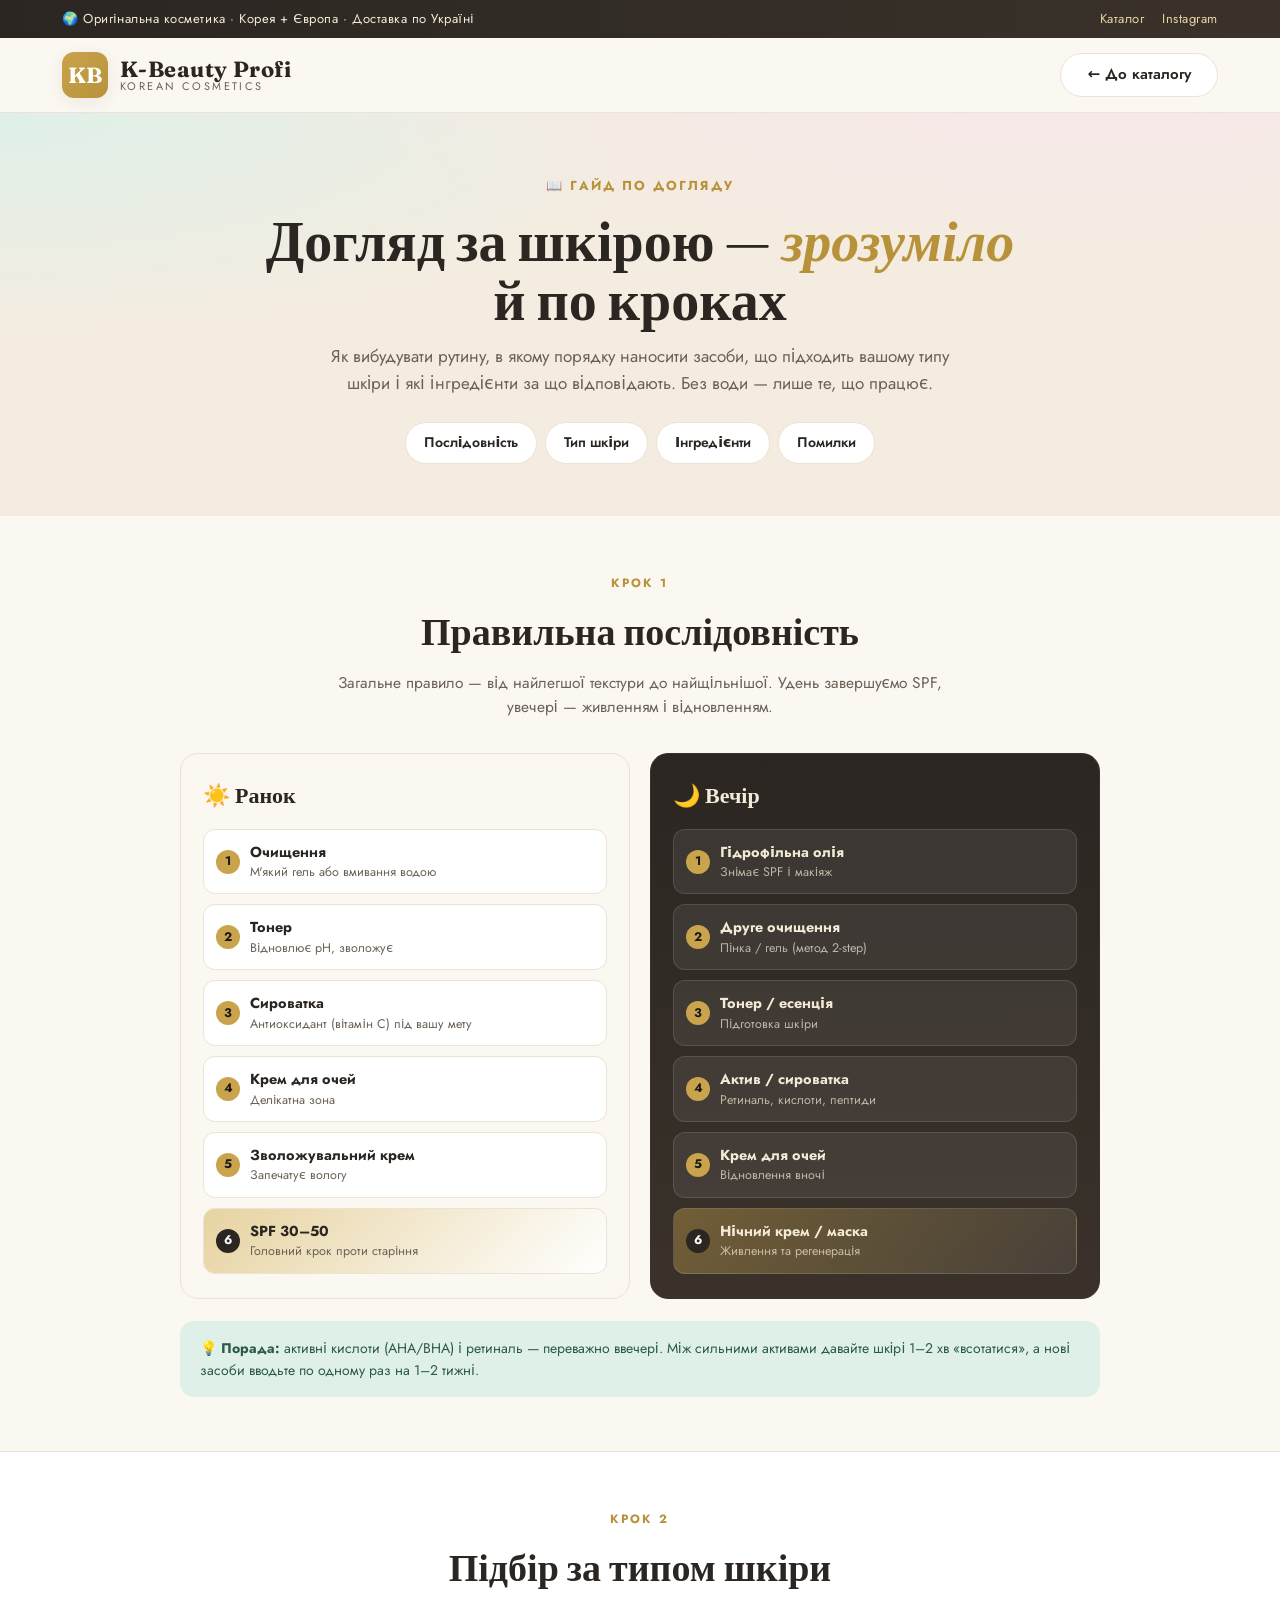
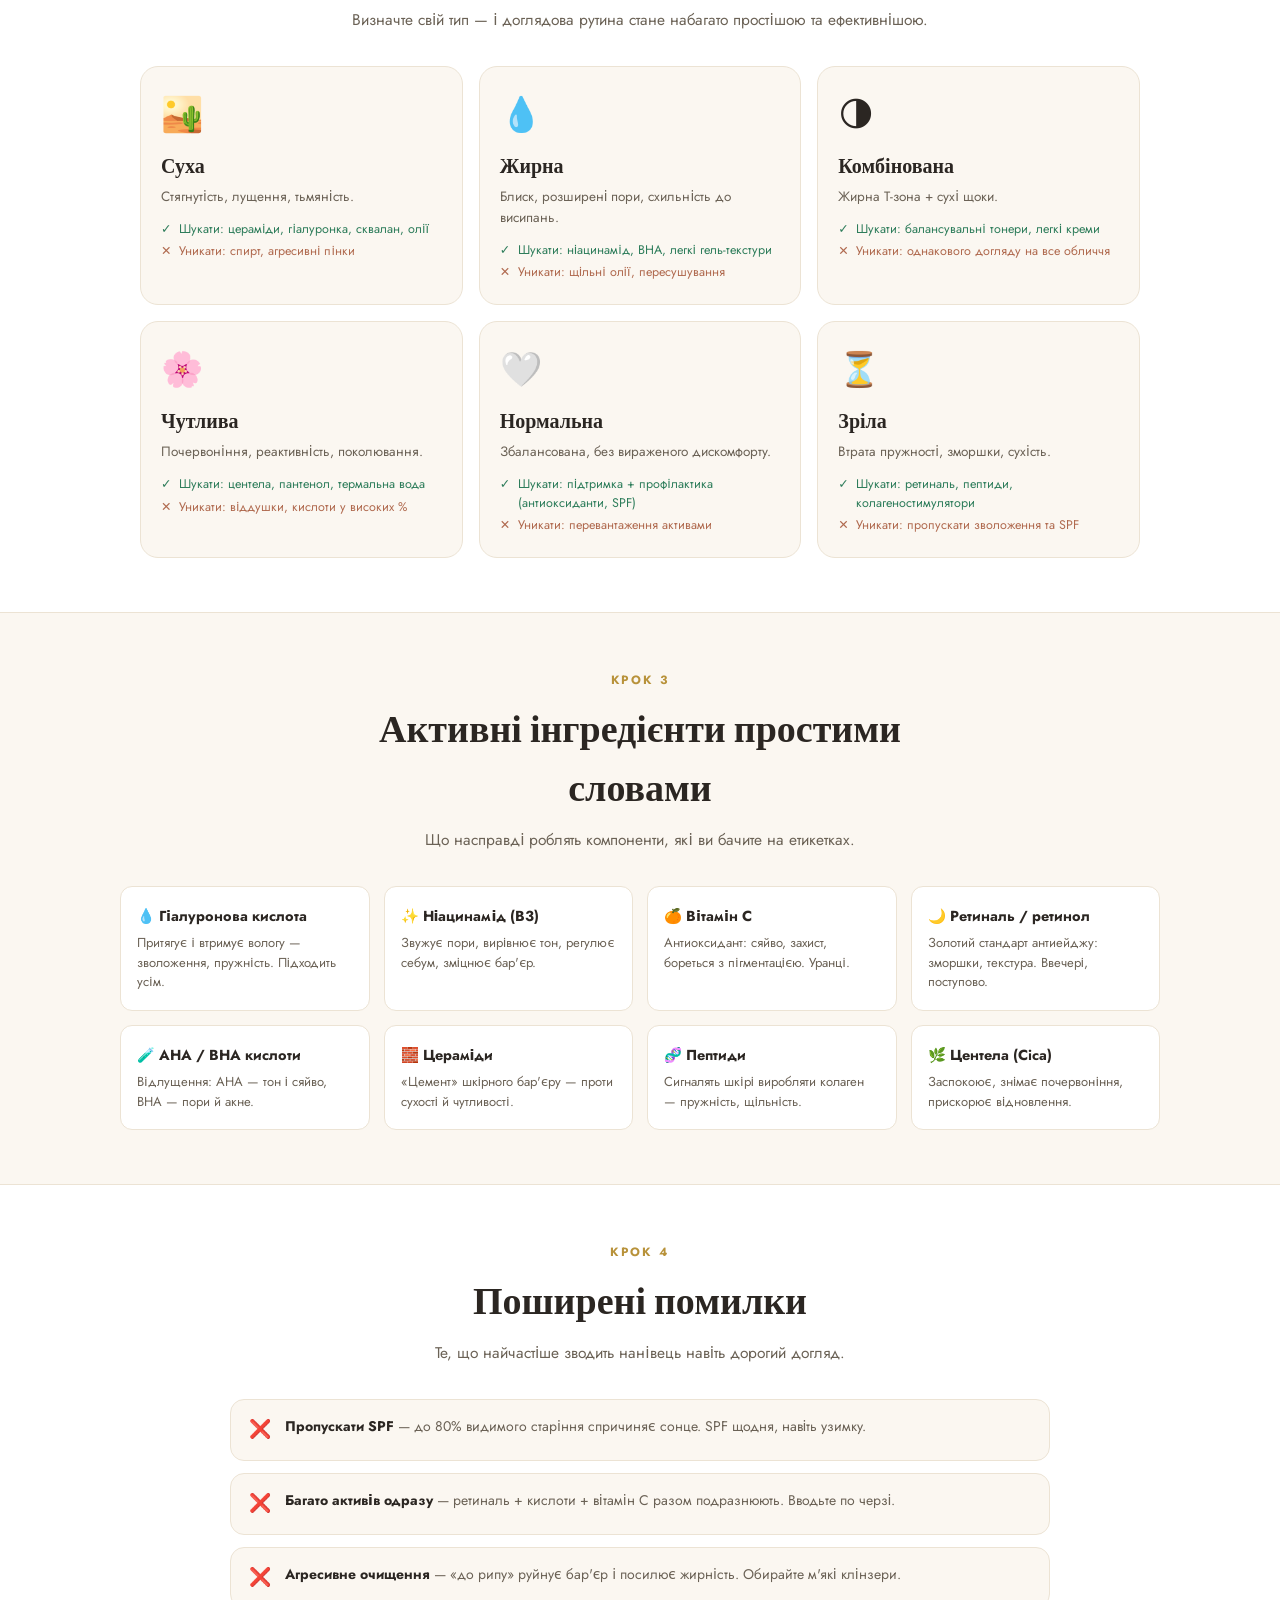
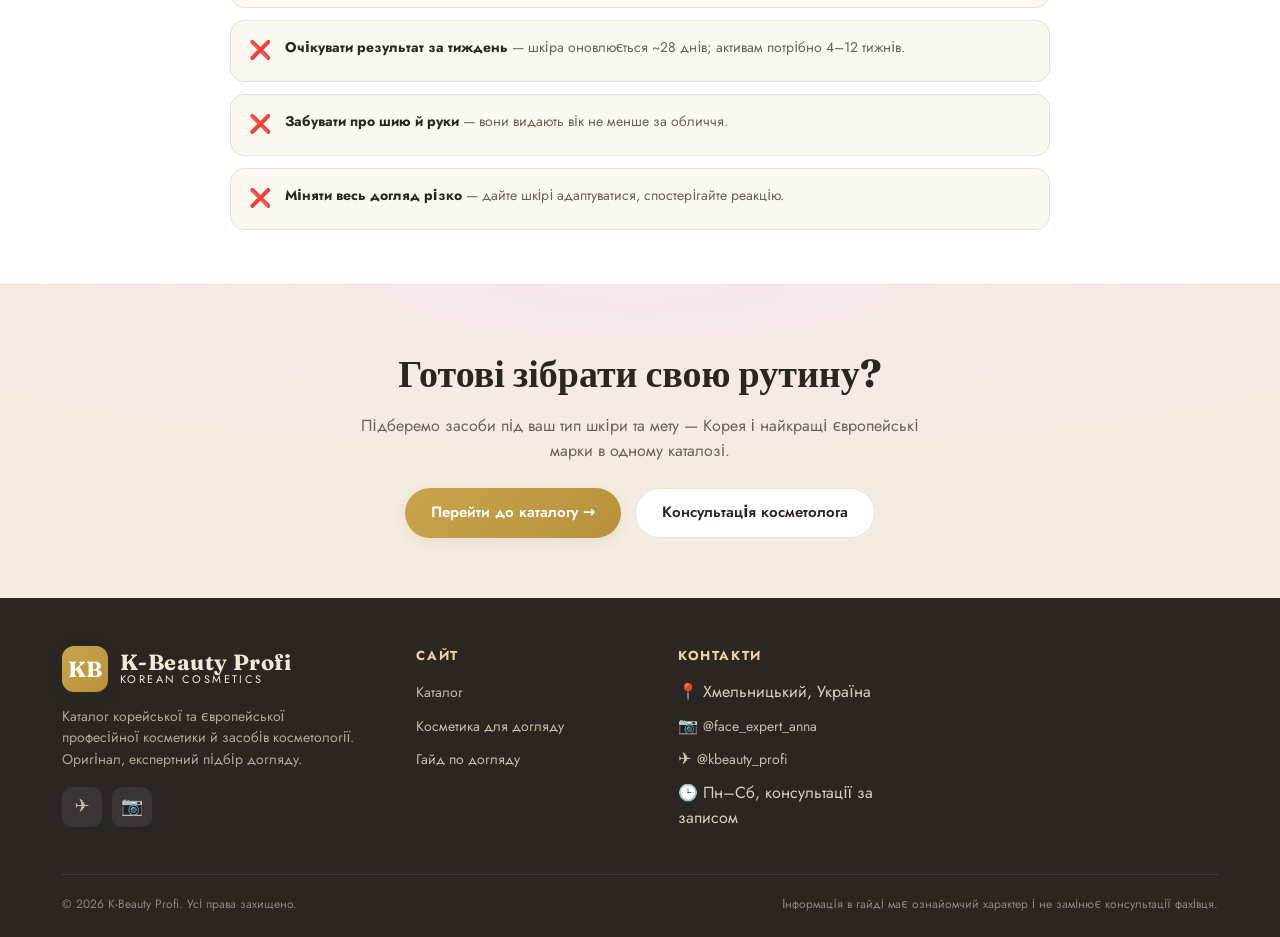
==== guide.html @ 0f40945f "Deploy K-Beauty Profi catalog" ====
<!DOCTYPE html>
<html lang="uk">
<head>
<meta charset="UTF-8">
<meta name="viewport" content="width=device-width, initial-scale=1.0">
<title>Гайд по догляду за шкірою · K-Beauty Profi</title>
<meta name="description" content="Покроковий гайд по догляду за шкірою: правильна послідовність нанесення засобів, підбір за типом шкіри, активні інгредієнти та поширені помилки. K-Beauty Profi.">
<meta name="theme-color" content="#c9a44c">
<link rel="canonical" href="https://prokoppro91-droid.github.io/kbeauty-site/guide.html">
<meta property="og:type" content="article">
<meta property="og:site_name" content="K-Beauty Profi">
<meta property="og:locale" content="uk_UA">
<meta property="og:title" content="Гайд по догляду за шкірою · K-Beauty Profi">
<meta property="og:description" content="Послідовність догляду, підбір за типом шкіри, активні інгредієнти та поширені помилки — простими словами.">
<meta property="og:url" content="https://prokoppro91-droid.github.io/kbeauty-site/guide.html">
<meta property="og:image" content="https://prokoppro91-droid.github.io/kbeauty-site/img/hero2.jpg">
<link rel="preconnect" href="https://fonts.googleapis.com">
<link rel="preconnect" href="https://fonts.gstatic.com" crossorigin>
<link href="https://fonts.googleapis.com/css2?family=Fraunces:ital,opsz,wght@0,9..144,500;0,9..144,600;0,9..144,700;1,9..144,500;1,9..144,600&family=Jost:wght@300;400;500;600;700&display=swap" rel="stylesheet">
<link rel="stylesheet" href="styles.css?v=20">
<link rel="icon" href="data:image/svg+xml,<svg xmlns='http://www.w3.org/2000/svg' viewBox='0 0 100 100'><rect width='100' height='100' rx='22' fill='%23c9a44c'/><text x='50' y='70' font-size='58' text-anchor='middle' fill='white' font-family='Georgia'>KB</text></svg>">
</head>
<body class="guide-page">

<!-- topbar -->
<div class="topbar"><div class="wrap">
  <div class="tb-left">🌍 Оригінальна косметика · Корея + Європа · Доставка по Україні</div>
  <div class="tb-right">
    <a href="index.html">Каталог</a>
    <a href="https://www.instagram.com/face_expert_anna" target="_blank">Instagram</a>
  </div>
</div></div>

<!-- header -->
<header class="site"><div class="wrap">
  <a href="index.html" class="logo">
    <span class="mark">KB</span>
    <span class="lt"><b>K-Beauty Profi</b><span>Korean Cosmetics</span></span>
  </a>
  <a class="btn ghost" href="index.html" style="margin-left:auto;height:44px">← До каталогу</a>
</div></header>

<!-- hero гайду -->
<section class="guide-hero"><div class="wrap">
  <span class="flag">📖 Гайд по догляду</span>
  <h1>Догляд за шкірою — <em>зрозуміло</em> й по кроках</h1>
  <p>Як вибудувати рутину, в якому порядку наносити засоби, що підходить вашому типу шкіри і які інгредієнти за що відповідають. Без води — лише те, що працює.</p>
  <nav class="guide-nav">
    <a href="#order">Послідовність</a>
    <a href="#types">Тип шкіри</a>
    <a href="#actives">Інгредієнти</a>
    <a href="#mistakes">Помилки</a>
  </nav>
</div></section>

<!-- 1. Послідовність -->
<section class="guide-sec" id="order"><div class="wrap">
  <div class="sec-head"><span class="k">Крок 1</span><h2>Правильна послідовність</h2>
    <p>Загальне правило — від найлегшої текстури до найщільнішої. Удень завершуємо SPF, увечері — живленням і відновленням.</p></div>
  <div class="routine-2col">
    <div class="rcol am">
      <h3>☀️ Ранок</h3>
      <ol class="rsteps">
        <li><b>Очищення</b><span>М'який гель або вмивання водою</span></li>
        <li><b>Тонер</b><span>Відновлює pH, зволожує</span></li>
        <li><b>Сироватка</b><span>Антиоксидант (вітамін C) під вашу мету</span></li>
        <li><b>Крем для очей</b><span>Делікатна зона</span></li>
        <li><b>Зволожувальний крем</b><span>Запечатує вологу</span></li>
        <li class="hl"><b>SPF 30–50</b><span>Головний крок проти старіння</span></li>
      </ol>
    </div>
    <div class="rcol pm">
      <h3>🌙 Вечір</h3>
      <ol class="rsteps">
        <li><b>Гідрофільна олія</b><span>Знімає SPF і макіяж</span></li>
        <li><b>Друге очищення</b><span>Пінка / гель (метод 2-step)</span></li>
        <li><b>Тонер / есенція</b><span>Підготовка шкіри</span></li>
        <li><b>Актив / сироватка</b><span>Ретиналь, кислоти, пептиди</span></li>
        <li><b>Крем для очей</b><span>Відновлення вночі</span></li>
        <li class="hl"><b>Нічний крем / маска</b><span>Живлення та регенерація</span></li>
      </ol>
    </div>
  </div>
  <p class="tip">💡 <b>Порада:</b> активні кислоти (AHA/BHA) і ретиналь — переважно ввечері. Між сильними активами давайте шкірі 1–2 хв «всотатися», а нові засоби вводьте по одному раз на 1–2 тижні.</p>
</div></section>

<!-- 2. Тип шкіри -->
<section class="guide-sec alt" id="types"><div class="wrap">
  <div class="sec-head"><span class="k">Крок 2</span><h2>Підбір за типом шкіри</h2>
    <p>Визначте свій тип — і доглядова рутина стане набагато простішою та ефективнішою.</p></div>
  <div class="type-grid">
    <div class="type-card"><div class="ic">🏜️</div><h4>Суха</h4>
      <p>Стягнутість, лущення, тьмяність.</p>
      <span class="ok">Шукати: цераміди, гіалуронка, сквалан, олії</span>
      <span class="no">Уникати: спирт, агресивні пінки</span></div>
    <div class="type-card"><div class="ic">💧</div><h4>Жирна</h4>
      <p>Блиск, розширені пори, схильність до висипань.</p>
      <span class="ok">Шукати: ніацинамід, BHA, легкі гель-текстури</span>
      <span class="no">Уникати: щільні олії, пересушування</span></div>
    <div class="type-card"><div class="ic">🌗</div><h4>Комбінована</h4>
      <p>Жирна T-зона + сухі щоки.</p>
      <span class="ok">Шукати: балансувальні тонери, легкі креми</span>
      <span class="no">Уникати: однакового догляду на все обличчя</span></div>
    <div class="type-card"><div class="ic">🌸</div><h4>Чутлива</h4>
      <p>Почервоніння, реактивність, поколювання.</p>
      <span class="ok">Шукати: центела, пантенол, термальна вода</span>
      <span class="no">Уникати: віддушки, кислоти у високих %</span></div>
    <div class="type-card"><div class="ic">🤍</div><h4>Нормальна</h4>
      <p>Збалансована, без вираженого дискомфорту.</p>
      <span class="ok">Шукати: підтримка + профілактика (антиоксиданти, SPF)</span>
      <span class="no">Уникати: перевантаження активами</span></div>
    <div class="type-card"><div class="ic">⏳</div><h4>Зріла</h4>
      <p>Втрата пружності, зморшки, сухість.</p>
      <span class="ok">Шукати: ретиналь, пептиди, колагеностимулятори</span>
      <span class="no">Уникати: пропускати зволоження та SPF</span></div>
  </div>
</div></section>

<!-- 3. Інгредієнти -->
<section class="guide-sec" id="actives"><div class="wrap">
  <div class="sec-head"><span class="k">Крок 3</span><h2>Активні інгредієнти простими словами</h2>
    <p>Що насправді роблять компоненти, які ви бачите на етикетках.</p></div>
  <div class="ing-grid">
    <div class="ing"><b>💧 Гіалуронова кислота</b><p>Притягує і втримує вологу — зволоження, пружність. Підходить усім.</p></div>
    <div class="ing"><b>✨ Ніацинамід (B3)</b><p>Звужує пори, вирівнює тон, регулює себум, зміцнює бар'єр.</p></div>
    <div class="ing"><b>🍊 Вітамін C</b><p>Антиоксидант: сяйво, захист, бореться з пігментацією. Уранці.</p></div>
    <div class="ing"><b>🌙 Ретиналь / ретинол</b><p>Золотий стандарт антиейджу: зморшки, текстура. Ввечері, поступово.</p></div>
    <div class="ing"><b>🧪 AHA / BHA кислоти</b><p>Відлущення: AHA — тон і сяйво, BHA — пори й акне.</p></div>
    <div class="ing"><b>🧱 Цераміди</b><p>«Цемент» шкірного бар'єру — проти сухості й чутливості.</p></div>
    <div class="ing"><b>🧬 Пептиди</b><p>Сигналять шкірі виробляти колаген — пружність, щільність.</p></div>
    <div class="ing"><b>🌿 Центела (Cica)</b><p>Заспокоює, знімає почервоніння, прискорює відновлення.</p></div>
  </div>
</div></section>

<!-- 4. Помилки -->
<section class="guide-sec alt" id="mistakes"><div class="wrap">
  <div class="sec-head"><span class="k">Крок 4</span><h2>Поширені помилки</h2>
    <p>Те, що найчастіше зводить нанівець навіть дорогий догляд.</p></div>
  <ul class="mistake-list">
    <li><span>❌</span><div><b>Пропускати SPF</b> — до 80% видимого старіння спричиняє сонце. SPF щодня, навіть узимку.</div></li>
    <li><span>❌</span><div><b>Багато активів одразу</b> — ретиналь + кислоти + вітамін C разом подразнюють. Вводьте по черзі.</div></li>
    <li><span>❌</span><div><b>Агресивне очищення</b> — «до рипу» руйнує бар'єр і посилює жирність. Обирайте м'які клінзери.</div></li>
    <li><span>❌</span><div><b>Очікувати результат за тиждень</b> — шкіра оновлюється ~28 днів; активам потрібно 4–12 тижнів.</div></li>
    <li><span>❌</span><div><b>Забувати про шию й руки</b> — вони видають вік не менше за обличчя.</div></li>
    <li><span>❌</span><div><b>Міняти весь догляд різко</b> — дайте шкірі адаптуватися, спостерігайте реакцію.</div></li>
  </ul>
</div></section>

<!-- CTA -->
<section class="guide-cta"><div class="wrap">
  <h2>Готові зібрати свою рутину?</h2>
  <p>Підберемо засоби під ваш тип шкіри та мету — Корея і найкращі європейські марки в одному каталозі.</p>
  <div class="cta">
    <a class="btn primary" href="index.html#catalog">Перейти до каталогу →</a>
    <a class="btn ghost" href="https://www.instagram.com/face_expert_anna" target="_blank">Консультація косметолога</a>
  </div>
</div></section>

<!-- footer -->
<footer class="site"><div class="wrap">
  <div class="grid-f">
    <div>
      <div class="logo"><span class="mark">KB</span><span class="lt"><b>K-Beauty Profi</b><span>Korean Cosmetics</span></span></div>
      <p class="fdesc">Каталог корейської та європейської професійної косметики й засобів косметології. Оригінал, експертний підбір догляду.</p>
      <div class="social">
        <a href="https://t.me/kbeauty_profi" target="_blank" title="Telegram">✈️</a>
        <a href="https://www.instagram.com/face_expert_anna" target="_blank" title="Instagram">📷</a>
      </div>
    </div>
    <div><h4>Сайт</h4><ul>
      <li><a href="index.html">Каталог</a></li>
      <li><a href="index.html#catalog">Косметика для догляду</a></li>
      <li><a href="guide.html">Гайд по догляду</a></li>
    </ul></div>
    <div><h4>Контакти</h4><ul>
      <li>📍 Хмельницький, Україна</li>
      <li>📷 <a href="https://www.instagram.com/face_expert_anna" target="_blank">@face_expert_anna</a></li>
      <li>✈️ <a href="https://t.me/kbeauty_profi" target="_blank">@kbeauty_profi</a></li>
      <li>🕒 Пн–Сб, консультації за записом</li>
    </ul></div>
  </div>
  <div class="copy">
    <span>© 2026 K-Beauty Profi. Усі права захищено.</span>
    <span>Інформація в гайді має ознайомчий характер і не замінює консультації фахівця.</span>
  </div>
</div></footer>

<!-- нагору -->
<button class="to-top" id="toTop" aria-label="Догори" title="Догори">↑</button>
<script>
(function(){var t=document.getElementById('toTop');if(!t)return;
 var f=function(){t.classList.toggle('show',window.scrollY>700)};
 window.addEventListener('scroll',f,{passive:true});f();
 t.onclick=function(){window.scrollTo({top:0,behavior:'smooth'})};})();
</script>
</body>
</html>
---- styles.css ----
/* =====================================================================
   K-BEAUTY PROFI — стилі
   Палітра: золото + пастель (бежевий, пудровий, м'ятний)
   ===================================================================== */
:root{
  --gold:#c9a44c; --gold-2:#b8923a; --gold-soft:#e7d3a1;
  --ink:#2b2622; --ink-soft:#6b6256;
  --bg:#fbf7f1; --bg-2:#f4ece0; --card:#ffffff;
  --line:#ece3d4; --mint:#dff0e9; --powder:#f6e7ea; --rose:#caa;
  --pro:#9a6b4f; --pro-bg:#f3e9e2;
  --shadow:0 10px 40px rgba(80,60,30,.10);
  --shadow-sm:0 4px 16px rgba(80,60,30,.08);
  --radius:18px; --radius-sm:12px;
  --maxw:1200px;
  --serif:"Fraunces","Cormorant Garamond",Georgia,serif;
  --sans:"Jost","Inter","Segoe UI",system-ui,-apple-system,sans-serif;
}
*{box-sizing:border-box;margin:0;padding:0}
html{scroll-behavior:smooth}
html{overflow-x:clip}           /* без горизонтального скролу (безпечно для sticky) */
body{
  font-family:var(--sans); color:var(--ink); background:var(--bg);
  -webkit-font-smoothing:antialiased; line-height:1.55;
  overflow-x:clip; max-width:100%;
}
img,svg{max-width:100%}
img{max-width:100%;display:block}
a{color:inherit;text-decoration:none}
button{font-family:inherit;cursor:pointer;border:none;background:none}
.wrap{max-width:var(--maxw);margin:0 auto;padding:0 22px}
.serif{font-family:var(--serif)}

/* ---------- ШАПКА ---------- */
.topbar{
  background:linear-gradient(90deg,#2b2622,#3a322a);
  color:#f3ead6; font-size:13px; letter-spacing:.04em;
}
.topbar .wrap{display:flex;justify-content:space-between;align-items:center;height:38px;gap:14px}
.topbar a{color:var(--gold-soft);transition:.2s}
.topbar a:hover{color:#fff}
.topbar .tb-right{display:flex;gap:18px;align-items:center}

header.site{
  position:sticky;top:0;z-index:50;background:rgba(251,247,241,.92);
  backdrop-filter:saturate(140%) blur(10px); border-bottom:1px solid var(--line);
}
header.site .wrap{display:flex;align-items:center;gap:20px;height:74px}
.logo{display:flex;align-items:center;gap:12px}
.logo .mark{
  width:46px;height:46px;border-radius:12px;flex:0 0 46px;
  background:linear-gradient(135deg,var(--gold),var(--gold-2));
  display:grid;place-items:center;color:#fff;font-family:var(--serif);
  font-weight:700;font-size:22px;box-shadow:var(--shadow-sm);
}
.logo .lt{display:flex;flex-direction:column;line-height:1.05}
.logo .lt b{font-family:var(--serif);font-size:22px;letter-spacing:.02em}
.logo .lt span{font-size:11px;letter-spacing:.22em;text-transform:uppercase;color:var(--ink-soft)}

.search{flex:1;max-width:440px;margin-left:auto;position:relative}
.search input{
  width:100%;height:44px;border:1px solid var(--line);border-radius:999px;
  padding:0 44px 0 18px;font-size:14px;background:#fff;color:var(--ink);
  transition:.2s;outline:none;
}
.search input:focus{border-color:var(--gold);box-shadow:0 0 0 3px rgba(201,164,76,.15)}
.search .si{position:absolute;right:16px;top:50%;transform:translateY(-50%);opacity:.5}

.cart-btn{
  position:relative;height:44px;padding:0 18px;border-radius:999px;
  background:var(--ink);color:#fff;font-weight:600;font-size:14px;
  display:flex;align-items:center;gap:8px;transition:.2s;white-space:nowrap;
}
.cart-btn:hover{background:#000}
.cart-btn .count{
  background:var(--gold);color:#1c1a17;min-width:20px;height:20px;border-radius:999px;
  font-size:12px;display:grid;place-items:center;padding:0 5px;font-weight:700;
}

/* ---------- HERO ---------- */
.hero{position:relative;overflow:hidden;background:
  radial-gradient(120% 100% at 80% -10%,var(--powder) 0%,transparent 50%),
  radial-gradient(120% 120% at 0% 0%,var(--mint) 0%,transparent 45%),
  var(--bg-2);
}
.hero .wrap{display:grid;grid-template-columns:1.1fr .9fr;gap:30px;align-items:center;padding:62px 22px}
.hero .flag{font-size:14px;letter-spacing:.18em;text-transform:uppercase;color:var(--gold-2);font-weight:700}
.hero h1{font-family:var(--serif);font-size:clamp(38px,5.4vw,68px);line-height:1.02;margin:14px 0 16px;font-weight:600}
.hero h1 em{font-style:italic;color:var(--gold-2)}
.hero p{font-size:17px;color:var(--ink-soft);max-width:520px}
.hero .cta{display:flex;gap:14px;margin-top:28px;flex-wrap:wrap}
.btn{height:50px;padding:0 26px;border-radius:999px;font-weight:600;font-size:15px;display:inline-flex;align-items:center;gap:9px;transition:.2s}
.btn.primary{background:linear-gradient(135deg,var(--gold),var(--gold-2));color:#fff;box-shadow:var(--shadow-sm)}
.btn.primary:hover{transform:translateY(-2px);box-shadow:var(--shadow)}
.btn.ghost{background:#fff;border:1px solid var(--line);color:var(--ink)}
.btn.ghost:hover{border-color:var(--gold)}
.hero .stats{display:flex;gap:30px;margin-top:34px}
.hero .stats div b{font-family:var(--serif);font-size:30px;color:var(--gold-2);display:block}
.hero .stats div span{font-size:13px;color:var(--ink-soft)}
.hero-art{position:relative;height:440px;display:grid;place-items:center}
.hero-scene{position:relative;width:100%;max-width:460px;height:100%;
  animation:sceneIn 1.1s cubic-bezier(.2,.75,.2,1) both}
.hero-scene svg{width:100%;height:100%;overflow:visible;display:block}
@keyframes sceneIn{from{opacity:0;transform:scale(.9) translateY(14px)}to{opacity:1;transform:none}}

/* відео-фон героя (промо-ролик) */
.hero-video{border-radius:24px;overflow:hidden;box-shadow:var(--shadow);background:var(--bg-2)}
.hero-video video{position:absolute;inset:0;width:100%;height:100%;object-fit:cover;display:block}
.hero-video .v-overlay{position:absolute;inset:0;z-index:1;pointer-events:none;
  background:linear-gradient(180deg,rgba(255,255,255,.05) 0%,rgba(43,38,34,.10) 55%,rgba(43,38,34,.34) 100%)}

/* обертові «клінічні» кільця + сяйво */
.an-ring{transform-box:view-box;transform-origin:180px 250px;animation:anSpin 26s linear infinite}
.an-ring2{transform-box:view-box;transform-origin:180px 250px;animation:anSpin 34s linear infinite reverse}
@keyframes anSpin{to{transform:rotate(360deg)}}
.an-glow{transform-box:view-box;transform-origin:180px 250px;animation:anGlow 6s ease-in-out infinite}
@keyframes anGlow{0%,100%{opacity:.55;transform:scale(.95)}50%{opacity:.95;transform:scale(1.05)}}

/* флакон легко «дихає» */
.an-bottle{transform-box:view-box;transform-origin:180px 250px;animation:anBob 5s ease-in-out infinite}
@keyframes anBob{0%,100%{transform:translateY(0)}50%{transform:translateY(-6px)}}
/* груша піпетки стискається — тоді падає крапля */
.an-bulb{transform-box:fill-box;transform-origin:center;animation:anSqueeze 3.2s ease-in-out infinite}
@keyframes anSqueeze{0%,8%,40%,100%{transform:scaleY(1)}18%{transform:scaleY(.82)}28%{transform:scaleY(1.02)}}
/* крапля капає з носика */
.an-drop{transform-box:fill-box;transform-origin:center;animation:anDrip 3.2s ease-in infinite;opacity:0}
@keyframes anDrip{0%,14%{transform:translateY(0);opacity:0}20%{opacity:1}44%{transform:translateY(20px);opacity:1}52%{transform:translateY(24px);opacity:0}100%{opacity:0}}
/* брижі в горлечку */
.an-ripple{transform-box:fill-box;transform-origin:center;animation:anRipple 3.2s ease-out infinite;opacity:0}
@keyframes anRipple{0%,50%{transform:scale(.25);opacity:0}56%{opacity:.7}82%{transform:scale(1);opacity:0}100%{opacity:0}}
/* бульбашки в рідині */
.an-bub{transform-box:fill-box;transform-origin:center;animation:anRise 4.5s ease-in infinite;opacity:0}
.an-bub.b2{animation-delay:1.5s}.an-bub.b3{animation-delay:2.8s}
@keyframes anRise{0%{transform:translateY(0) scale(.7);opacity:0}20%{opacity:.7}80%{opacity:.35}100%{transform:translateY(-48px) scale(1);opacity:0}}
/* іскри-мерехтіння */
.an-sp{transform-box:fill-box;transform-origin:center;animation:anTw 2.8s ease-in-out infinite;opacity:0}
.an-sp.s2{animation-delay:.7s}.an-sp.s3{animation-delay:1.3s}.an-sp.s4{animation-delay:1.9s}.an-sp.s5{animation-delay:2.4s}
@keyframes anTw{0%,100%{transform:scale(.2);opacity:0}50%{transform:scale(1);opacity:1}}

/* скляні плашки */
.hero-art .chip{position:absolute;z-index:4;background:rgba(255,255,255,.82);
  -webkit-backdrop-filter:blur(10px);backdrop-filter:blur(10px);border:1px solid rgba(255,255,255,.7);
  border-radius:999px;padding:10px 16px;font-size:13px;font-weight:600;color:var(--ink);
  box-shadow:0 10px 26px rgba(80,60,30,.14);display:flex;gap:8px;align-items:center;
  animation:chipIn .8s ease both}
.hero-art .chip b{color:var(--gold-2)}
.hero-art .c1{top:30px;right:24px;animation-delay:.6s}
.hero-art .c2{bottom:40px;left:14px;animation-delay:.8s}
@keyframes chipIn{from{opacity:0;transform:translateY(12px)}to{opacity:1;transform:none}}

@media(prefers-reduced-motion:reduce){
  .hero-scene,.an-ring,.an-ring2,.an-glow,.an-bottle,.an-bulb,.an-drop,.an-ripple,.an-bub,.an-sp,.hero-art .chip{animation:none!important}
  .an-drop,.an-bub{opacity:.6}.an-sp{opacity:1;transform:scale(1)}
}

/* ---------- USP / смужка гарантій ---------- */
.usp{background:#fff;border-bottom:1px solid var(--line)}
.usp .wrap{display:grid;grid-template-columns:repeat(4,1fr);gap:10px;padding:16px 22px}
.usp-i{display:flex;align-items:center;gap:11px;justify-content:center;text-align:left}
.usp-i .ic{font-size:25px;line-height:1;flex:0 0 auto}
.usp-i b{display:block;font-size:13.5px;line-height:1.2}
.usp-i small{font-size:12px;color:var(--ink-soft)}
@media(max-width:760px){
  .usp .wrap{grid-template-columns:1fr 1fr;gap:14px 10px;padding:14px 18px}
  .usp-i{justify-content:flex-start}
}

/* ---------- РОЗДІЛИ (segmented toggle) ---------- */
.groups{padding:26px 0 2px}
.groups .wrap{display:flex;justify-content:center}
.groups .gt{display:inline-flex;gap:4px;background:#fff;border:1px solid var(--line);
  border-radius:999px;padding:5px;box-shadow:var(--shadow-sm)}
.gt button{
  height:44px;padding:0 22px;border-radius:999px;border:none;background:transparent;
  font-weight:600;font-size:15px;color:var(--ink-soft);transition:.25s;display:flex;gap:8px;align-items:center;white-space:nowrap;
}
.gt button.active{background:var(--ink);color:#fff;box-shadow:0 6px 16px rgba(43,38,34,.20)}
.gt button:hover:not(.active){color:var(--ink)}
@media(max-width:560px){
  .groups .gt{width:100%;flex-direction:column}
  .gt button{width:100%;justify-content:center;height:46px}
}

/* ---------- КАТЕГОРІЇ ---------- */
.sec-head{text-align:center;margin:42px 0 22px}
.sec-head .k{font-size:13px;letter-spacing:.2em;text-transform:uppercase;color:var(--gold-2);font-weight:700}
.sec-head h2{font-family:var(--serif);font-size:clamp(28px,3.6vw,40px);margin-top:6px;font-weight:600}
.sec-head p{color:var(--ink-soft);margin-top:8px}

.cats{display:grid;grid-template-columns:repeat(auto-fill,minmax(168px,1fr));gap:14px;margin-top:8px}
.cat{
  position:relative;min-height:212px;border-radius:18px;overflow:hidden;padding:0;
  display:flex;align-items:flex-end;text-align:left;transition:.28s;
  background-size:cover;background-position:center;background-repeat:no-repeat;
  box-shadow:0 8px 22px rgba(120,90,40,.10);
}
.cat::before{content:"";position:absolute;inset:0;z-index:1;
  background:linear-gradient(180deg, rgba(22,17,12,0) 40%, rgba(22,17,12,.30) 70%, rgba(22,17,12,.66) 100%)}
.cat:hover{transform:translateY(-4px);background-size:110%;box-shadow:0 18px 40px rgba(120,90,40,.22)}
.cat.active{box-shadow:0 0 0 3px var(--gold),0 14px 32px rgba(120,90,40,.22)}
.cat .cat-tx{position:relative;z-index:2;padding:15px 16px}
.cat b{display:block;font-size:16px;color:#fff;text-shadow:0 1px 8px rgba(0,0,0,.35)}
.cat small{display:block;margin-top:3px;font-size:11.5px;line-height:1.35;color:rgba(255,255,255,.9);text-shadow:0 1px 6px rgba(0,0,0,.4)}
.cat .n{position:absolute;z-index:3;top:12px;right:12px;font-size:11px;color:var(--ink);font-weight:700;background:rgba(255,255,255,.9);backdrop-filter:blur(4px);border-radius:999px;padding:3px 9px;box-shadow:0 2px 8px rgba(0,0,0,.12)}
.cat.pro::after{content:"PRO";position:absolute;z-index:3;top:12px;left:12px;font-size:9px;letter-spacing:.12em;color:#fff;background:rgba(28,26,23,.6);backdrop-filter:blur(4px);padding:3px 8px;border-radius:6px;font-weight:800}

/* ---------- ПАНЕЛЬ КАТАЛОГУ ---------- */
.catalog{padding:30px 0 70px}
.toolbar{display:flex;align-items:center;gap:14px;flex-wrap:wrap;margin-bottom:18px}
.chips{display:flex;gap:8px;flex-wrap:wrap;flex:1}
.chip{height:36px;padding:0 16px;border-radius:999px;border:1px solid var(--line);background:#fff;font-size:13px;font-weight:600;color:var(--ink-soft);transition:.2s}
.chip:hover{border-color:var(--gold)}
.chip.active{background:var(--gold);color:#fff;border-color:var(--gold)}
.sort select{height:40px;border:1px solid var(--line);border-radius:10px;padding:0 12px;background:#fff;font-size:13px;color:var(--ink);font-weight:600;outline:none;cursor:pointer}
.result-info{font-size:13px;color:var(--ink-soft);margin-bottom:14px}

.grid{display:grid;grid-template-columns:repeat(auto-fill,minmax(230px,1fr));gap:18px}
.card{
  background:var(--card);border:1px solid var(--line);border-radius:var(--radius);
  overflow:hidden;display:flex;flex-direction:column;transition:.2s;position:relative;
}
.card:hover{transform:translateY(-4px);box-shadow:var(--shadow);border-color:var(--gold-soft)}
.card .thumb{height:200px;position:relative;display:grid;place-items:center;cursor:pointer;overflow:hidden;
  background:linear-gradient(135deg,var(--bg-2),#fff)}
.card .thumb .pimg{position:absolute;inset:0;width:100%;height:100%;object-fit:cover;transition:.4s;z-index:0}
.card:hover .thumb .pimg{transform:scale(1.06)}
.card .thumb .em{font-size:62px;filter:drop-shadow(0 8px 14px rgba(0,0,0,.10));transition:.3s;display:none}
.card .thumb.noimg .em{display:block}
.card:hover .thumb.noimg .em{transform:scale(1.08) rotate(-3deg)}
.card .brandtag{position:absolute;top:12px;left:12px;font-size:11px;font-weight:700;letter-spacing:.04em;
  background:rgba(255,255,255,.9);padding:4px 9px;border-radius:999px;color:var(--ink)}
.badge{position:absolute;top:12px;right:12px;font-size:10px;font-weight:800;letter-spacing:.06em;padding:4px 9px;border-radius:999px;text-transform:uppercase}
.badge.hit{background:#ffe2c2;color:#a85b14}
.badge.new{background:var(--mint);color:#2e7d5b}
.badge.pro{background:var(--pro-bg);color:var(--pro)}
.card .body{padding:14px 15px 16px;display:flex;flex-direction:column;flex:1}
.card .cat-lbl{font-size:11px;color:var(--gold-2);font-weight:700;letter-spacing:.04em;text-transform:uppercase}
.card h3{font-size:15px;font-weight:600;margin:5px 0 6px;line-height:1.3;cursor:pointer}
.card h3:hover{color:var(--gold-2)}
.card .vol{font-size:12px;color:var(--ink-soft)}
.card .foot{margin-top:auto;display:flex;align-items:center;justify-content:space-between;gap:8px;padding-top:12px}
.price{font-family:var(--serif);font-size:22px;font-weight:700;color:var(--ink)}
.price .old{font-family:var(--sans);font-size:13px;color:#b9aa92;text-decoration:line-through;margin-left:6px;font-weight:500}
.price .cur{font-size:13px;color:var(--ink-soft);font-weight:600}
.add{width:42px;height:42px;border-radius:12px;background:var(--ink);color:#fff;display:grid;place-items:center;font-size:20px;transition:.2s;flex:0 0 42px}
.add:hover{background:var(--gold-2);transform:scale(1.06)}
.add.in{background:var(--mint);color:#2e7d5b}
.add:active{transform:scale(.94)}

/* рейтинг (соц-доказ) */
.card .rating{display:flex;align-items:center;gap:6px;margin:7px 0 2px;font-size:12px;color:var(--ink-soft)}
.rating .stars{color:#e7b73b;letter-spacing:1px;font-size:12.5px}
.rating .rate{color:var(--ink);font-weight:700}
.rating .rc{color:var(--ink-soft)}

/* бейдж знижки біля ціни */
.price .off{font-family:var(--sans);font-size:11px;font-weight:800;color:#c0392b;background:#ffe3e3;
  padding:2px 7px;border-radius:999px;margin-left:7px;vertical-align:middle;letter-spacing:.02em}

/* кутовий бейдж знижки на фото (зліва зверху під брендом) */
.thumb .sale{position:absolute;top:12px;left:12px;font-size:10px;font-weight:800;letter-spacing:.04em;
  padding:4px 9px;border-radius:999px;background:#e74c3c;color:#fff;box-shadow:0 4px 12px rgba(231,76,60,.32);z-index:1}
.thumb .brandtag{top:auto;bottom:12px;left:12px;box-shadow:0 2px 8px rgba(0,0,0,.10)}

.pro-note{background:var(--pro-bg);border:1px solid #e6d3c5;border-radius:var(--radius);padding:16px 20px;display:flex;gap:14px;align-items:flex-start;margin-bottom:22px;font-size:14px;color:#6b4a36}
.pro-note .ic{font-size:24px}
.pro-note b{color:var(--pro)}

.empty{text-align:center;padding:70px 20px;color:var(--ink-soft)}
.empty .em{font-size:54px}

/* ---------- МОДАЛКА ТОВАРУ ---------- */
.overlay{position:fixed;inset:0;background:rgba(40,32,24,.5);backdrop-filter:blur(4px);z-index:100;display:none;align-items:center;justify-content:center;padding:20px}
.overlay.open{display:flex}
.modal{background:#fff;border-radius:24px;max-width:760px;width:100%;max-height:90vh;overflow:auto;box-shadow:var(--shadow);position:relative}
.modal .close{position:absolute;top:16px;right:16px;width:40px;height:40px;border-radius:999px;background:rgba(255,255,255,.9);font-size:22px;display:grid;place-items:center;z-index:2;box-shadow:var(--shadow-sm)}
.modal .mbody{display:grid;grid-template-columns:1fr 1fr;gap:0}
.modal .mart{background:linear-gradient(135deg,var(--bg-2),var(--powder));display:grid;place-items:center;min-height:300px;position:relative;overflow:hidden}
.modal .mart .mimg{position:absolute;inset:0;width:100%;height:100%;object-fit:cover}
.modal .mart .em{font-size:120px;filter:drop-shadow(0 12px 20px rgba(0,0,0,.12));display:none}
.modal .mart.noimg .em{display:block}
.modal .minfo{padding:32px 30px}
.modal .minfo .cat-lbl{font-size:12px;color:var(--gold-2);font-weight:700;letter-spacing:.05em;text-transform:uppercase}
.modal .minfo h2{font-family:var(--serif);font-size:28px;margin:8px 0 4px;line-height:1.15}
.modal .minfo .br{font-size:14px;color:var(--ink-soft);font-weight:600;margin-bottom:16px}
.modal .minfo .desc{font-size:15px;color:var(--ink-soft);line-height:1.6}
.modal .mtags{display:flex;gap:7px;flex-wrap:wrap;margin:18px 0}
.mtags span{font-size:12px;background:var(--bg-2);color:var(--ink-soft);padding:5px 11px;border-radius:999px}
.modal .mprice{display:flex;align-items:center;gap:12px;margin:18px 0;font-family:var(--serif);font-size:30px;font-weight:700}
.modal .mprice .off{font-family:var(--sans);font-size:13px;font-weight:800;color:#c0392b;background:#ffe3e3;padding:3px 9px;border-radius:999px}
.modal .madd{width:100%;height:52px;border-radius:14px;background:linear-gradient(135deg,var(--gold),var(--gold-2));color:#fff;font-weight:700;font-size:16px;display:flex;align-items:center;justify-content:center;gap:10px;transition:.2s}
.modal .madd:hover{transform:translateY(-2px);box-shadow:var(--shadow)}
.modal .mvol{font-size:13px;color:var(--ink-soft);margin-bottom:6px}
.modal .pro-tag{display:inline-flex;gap:6px;align-items:center;background:var(--pro-bg);color:var(--pro);font-size:12px;font-weight:700;padding:5px 11px;border-radius:999px;margin-bottom:12px}
.modal .mrating{display:flex;align-items:center;gap:8px;font-size:13px;color:var(--ink-soft);margin:2px 0 8px}
.modal .mrating .stars{color:#e7b73b;letter-spacing:1.5px;font-size:15px}
.modal .mrating b{color:var(--ink);font-weight:700}
.modal .mtrust{list-style:none;margin:16px 0 4px;padding:0;display:flex;flex-direction:column;gap:8px}
.modal .mtrust li{display:flex;gap:9px;align-items:center;font-size:13.5px;color:var(--ink-soft)}
.modal .mtrust li b{color:var(--ink);font-weight:600}
.modal .mtrust .ck{color:#2e7d5b;font-weight:800;flex:0 0 auto}

/* ---------- КОШИК (drawer) ---------- */
.drawer{position:fixed;top:0;right:0;height:100%;width:400px;max-width:92vw;background:#fff;z-index:110;
  box-shadow:-20px 0 50px rgba(0,0,0,.15);transform:translateX(100%);transition:.32s cubic-bezier(.4,0,.2,1);display:flex;flex-direction:column}
.drawer.open{transform:translateX(0)}
.drawer .dh{padding:22px 24px;border-bottom:1px solid var(--line);display:flex;justify-content:space-between;align-items:center}
.drawer .dh h3{font-family:var(--serif);font-size:24px}
.drawer .dh .close{font-size:26px;color:var(--ink-soft)}
.drawer .ditems{flex:1;overflow:auto;padding:10px 24px}
.ditem{display:flex;gap:12px;padding:14px 0;border-bottom:1px solid var(--line)}
.ditem .di-art{width:60px;height:60px;border-radius:12px;background:linear-gradient(135deg,var(--bg-2),#fff);display:grid;place-items:center;font-size:30px;flex:0 0 60px;overflow:hidden;position:relative}
.ditem .di-art img{position:absolute;inset:0;width:100%;height:100%;object-fit:cover}
.ditem .di-art .em{display:none}
.ditem .di-art.noimg .em{display:block}
.ditem .di-info{flex:1;min-width:0}
.ditem .di-info b{font-size:14px;font-weight:600;display:block;line-height:1.3}
.ditem .di-info small{font-size:12px;color:var(--ink-soft)}
.ditem .di-price{font-family:var(--serif);font-weight:700;font-size:16px;margin-top:4px}
.qty{display:flex;align-items:center;gap:8px;margin-top:6px}
.qty button{width:26px;height:26px;border-radius:8px;background:var(--bg-2);font-size:16px;color:var(--ink);display:grid;place-items:center}
.qty span{min-width:22px;text-align:center;font-weight:600;font-size:14px}
.ditem .di-rm{color:#c08;font-size:12px;background:none;align-self:flex-start;margin-left:auto}
.drawer .dfoot{padding:20px 24px;border-top:1px solid var(--line);background:var(--bg)}
.dfoot .total{display:flex;justify-content:space-between;align-items:baseline;margin-bottom:14px}
.dfoot .total b{font-family:var(--serif);font-size:28px}
.dfoot .order{width:100%;height:54px;border-radius:14px;background:var(--ink);color:#fff;font-weight:700;font-size:16px;display:flex;align-items:center;justify-content:center;gap:10px;transition:.2s}
.dfoot .order:hover{background:#000}
.dfoot .hint{font-size:12px;color:var(--ink-soft);text-align:center;margin-top:10px}
.cart-empty{text-align:center;padding:60px 20px;color:var(--ink-soft)}
.cart-empty .em{font-size:50px}

/* ---------- ВІДГУКИ ---------- */
.reviews{background:var(--bg);padding:58px 0}
.reviews .sec-head p{font-size:15px}
.reviews .rv-agg{font-family:var(--serif);color:var(--gold-2);font-size:19px}
.rv-grid{display:grid;grid-template-columns:repeat(3,1fr);gap:18px;margin-top:18px}
.rv{background:#fff;border:1px solid var(--line);border-radius:var(--radius);padding:24px 22px 20px;
  box-shadow:var(--shadow-sm);display:flex;flex-direction:column}
.rv .st{color:#e7b73b;font-size:15px;letter-spacing:2px}
.rv blockquote{font-size:14.5px;color:var(--ink);line-height:1.62;margin:12px 0 18px;flex:1}
.rv figcaption{display:flex;align-items:center;gap:11px}
.rv .av{width:42px;height:42px;border-radius:50%;flex:0 0 42px;
  background:linear-gradient(135deg,var(--gold),var(--gold-2));color:#fff;
  display:grid;place-items:center;font-family:var(--serif);font-weight:700;font-size:19px}
.rv .nm b{display:block;font-size:14px}
.rv .nm small{font-size:12px;color:var(--ink-soft)}
@media(max-width:860px){.rv-grid{grid-template-columns:1fr}}

/* ---------- ПЕРЕВАГИ ---------- */
.perks{background:var(--bg-2);padding:50px 0}
.perks .grid4{display:grid;grid-template-columns:repeat(4,1fr);gap:20px}
.perk{background:#fff;border-radius:var(--radius);padding:24px 20px;border:1px solid var(--line)}
.perk .ic{font-size:30px}
.perk b{display:block;margin:10px 0 6px;font-size:16px}
.perk p{font-size:13px;color:var(--ink-soft)}

/* ---------- ПІДВАЛ ---------- */
footer.site{background:#2b2622;color:#d9cfbd;padding:48px 0 24px;margin-top:0}
footer.site .grid-f{display:grid;grid-template-columns:1.4fr 1fr 1fr 1.2fr;gap:30px}
footer .logo .lt b,footer .logo .lt span{color:#f3ead6}
footer h4{font-size:13px;letter-spacing:.12em;text-transform:uppercase;color:var(--gold-soft);margin-bottom:14px}
footer ul{list-style:none}
footer li{margin-bottom:9px}
footer a{color:#c8bda8;font-size:14px;transition:.2s}
footer a:hover{color:#fff}
footer .fdesc{font-size:14px;color:#b3a892;margin-top:14px;max-width:300px}
footer .social{display:flex;gap:10px;margin-top:16px}
footer .social a{width:40px;height:40px;border-radius:10px;background:rgba(255,255,255,.07);display:grid;place-items:center;font-size:18px}
footer .social a:hover{background:var(--gold-2)}
.copy{border-top:1px solid rgba(255,255,255,.1);margin-top:34px;padding-top:20px;font-size:12px;color:#8f8674;display:flex;justify-content:space-between;flex-wrap:wrap;gap:10px}

/* ---------- toast ---------- */
.toast{position:fixed;bottom:24px;left:50%;transform:translateX(-50%) translateY(120px);
  background:var(--ink);color:#fff;padding:14px 22px;border-radius:999px;font-weight:600;font-size:14px;
  box-shadow:var(--shadow);z-index:200;transition:.3s;display:flex;gap:10px;align-items:center}
.toast.show{transform:translateX(-50%) translateY(0)}

/* ---------- адаптив ---------- */
@media(max-width:900px){
  .hero .wrap{grid-template-columns:1fr;padding:44px 22px}
  .hero-art{height:340px;order:-1;max-width:460px;margin:0 auto;width:100%}
  .perks .grid4{grid-template-columns:repeat(2,1fr)}
  footer.site .grid-f{grid-template-columns:1fr 1fr}
  .modal .mbody{grid-template-columns:1fr}
  .modal .mart{min-height:200px}
  .modal .mart .em{font-size:90px}
}
@media(max-width:620px){
  .search{order:3;max-width:none;flex-basis:100%;margin:0}
  header.site .wrap{height:auto;flex-wrap:wrap;padding:12px 18px;gap:12px}
  .logo{flex:1}
  .hero .wrap{padding:32px 18px}
  .hero .stats{gap:18px}
  .perks .grid4{grid-template-columns:1fr 1fr;gap:12px}
  footer.site .grid-f{grid-template-columns:1fr}
  .topbar .tb-left{display:none}
  /* каталог — по 2 картки в ряд на телефоні */
  .cats{grid-template-columns:repeat(2,1fr);gap:10px}
  .cat{padding:14px 12px}
  .grid{grid-template-columns:repeat(2,1fr);gap:12px}
  .card .thumb{height:160px}
  .card h3{font-size:13.5px;min-height:auto}
  .card .body{padding:12px 12px 14px}
  .price{font-size:18px}
  .add{width:38px;height:38px;font-size:18px;flex-basis:38px}
  .sec-head{margin:34px 0 18px}
  .gt button{height:42px;padding:0 16px;font-size:14px}
  .hero-art{height:300px}
}
@media(max-width:400px){
  .wrap{padding:0 14px}
  .logo .lt b{font-size:19px}
  .logo .mark{width:40px;height:40px;flex-basis:40px;font-size:19px}
  .hero h1{font-size:30px}
  .hero p{font-size:15px}
  .btn{height:46px;padding:0 18px;font-size:14px}
  .hero .cta{gap:10px}
  .hero .stats div b{font-size:24px}
  .cats{gap:8px}
  .grid{gap:9px}
  .card .thumb{height:140px}
  .hero-art{height:260px}
  .hero-art .chip{font-size:11px;padding:8px 12px}
}

/* =====================================================================
   ПРЕМІУМ-АНІМАЦІЇ
   ===================================================================== */

/* ---- Інтро-заставка (стиль D&G Beauty) ---- */
#intro{position:fixed;inset:0;z-index:9999;display:grid;place-items:center;overflow:hidden;background:#1c1a17}
#intro.hide{animation:introUp 1.05s cubic-bezier(.76,0,.24,1) forwards}
@keyframes introUp{to{transform:translateY(-100%);visibility:hidden}}
#intro .in-bg{position:absolute;inset:0;width:100%;height:100%;object-fit:cover;opacity:.5}
#intro .in-veil{position:absolute;inset:0;background:linear-gradient(180deg,rgba(28,26,23,.5),rgba(28,26,23,.78))}
#intro .in-c{position:relative;z-index:2;text-align:center;color:#fff;padding:20px}
#intro .in-mark{font-family:var(--serif);font-size:clamp(70px,18vw,190px);font-weight:600;letter-spacing:.04em;line-height:1;
  color:#fff;opacity:0;transform:translateY(24px);animation:inWord 1.2s .15s cubic-bezier(.2,.7,.2,1) forwards}
#intro .in-line{width:0;height:2px;background:var(--gold);margin:20px auto;animation:inLine 1s .85s cubic-bezier(.2,.7,.2,1) forwards}
#intro .in-sub{font-size:clamp(11px,2.6vw,15px);letter-spacing:.36em;text-transform:uppercase;color:#e7d3a1;
  opacity:0;animation:inSub 1.1s 1.05s ease forwards}
#intro .in-skip{position:absolute;bottom:26px;left:50%;transform:translateX(-50%);z-index:3;color:#cdbfa3;
  font-size:11px;letter-spacing:.22em;text-transform:uppercase;opacity:0;animation:inSub 1s 1.8s ease forwards;cursor:pointer}
#intro .in-skip:hover{color:#fff}
@keyframes inWord{to{opacity:1;transform:none}}
@keyframes inLine{to{width:130px}}
@keyframes inSub{to{opacity:1}}

/* ---- Поява при скролі (стиль truekind) ---- */
.reveal{opacity:0;transform:translateY(32px);
  transition:opacity .85s cubic-bezier(.2,.7,.2,1),transform .85s cubic-bezier(.2,.7,.2,1)}
.reveal.in{opacity:1;transform:none}
.reveal.d1{transition-delay:.08s}.reveal.d2{transition-delay:.16s}.reveal.d3{transition-delay:.24s}

/* ---- Showcase з баночками (стиль bryhel) ---- */
.showcase{background:radial-gradient(120% 100% at 100% 0%,var(--powder),transparent 55%),
  linear-gradient(135deg,var(--bg-2),#fff);padding:66px 0;overflow:hidden}
.showcase .wrap{display:grid;grid-template-columns:1fr 1fr;gap:36px;align-items:center}
.showcase .sc-art{position:relative;height:340px;display:grid;place-items:center}
.showcase .sc-glow{position:absolute;width:300px;height:300px;border-radius:50%;
  background:radial-gradient(circle,rgba(201,164,76,.28),rgba(223,240,233,.3) 45%,transparent 72%);
  animation:scGlow 6s ease-in-out infinite}
.showcase .sc-jar{position:relative;z-index:2;width:230px;height:290px;border-radius:26px;object-fit:cover;
  box-shadow:0 30px 60px rgba(80,60,30,.22);border:7px solid #fff;animation:scFloat 5.5s ease-in-out infinite}
.showcase .sc-mini{position:absolute;border-radius:18px;object-fit:cover;border:5px solid #fff;
  box-shadow:var(--shadow);z-index:3}
.showcase .sc-mini.m1{width:104px;height:104px;top:6px;right:54px;animation:scFloat 6.5s ease-in-out infinite}
.showcase .sc-mini.m2{width:120px;height:150px;bottom:8px;left:34px;animation:scFloat 7.5s ease-in-out .6s infinite}
@keyframes scFloat{0%,100%{transform:translateY(0) rotate(-1.6deg)}50%{transform:translateY(-18px) rotate(1.6deg)}}
@keyframes scGlow{0%,100%{transform:scale(.94);opacity:.6}50%{transform:scale(1.1);opacity:1}}
.showcase .sc-tx .k{font-size:13px;letter-spacing:.2em;text-transform:uppercase;color:var(--gold-2);font-weight:700}
.showcase .sc-tx h2{font-family:var(--serif);font-size:clamp(28px,3.6vw,42px);margin:8px 0 14px;font-weight:600}
.showcase .sc-tx p{color:var(--ink-soft);font-size:16px;max-width:440px;margin-bottom:22px}

/* ---- Перехід у розділ послуг (стиль hiskin) ---- */
#svcTrans{position:fixed;inset:0;z-index:9000;background:linear-gradient(135deg,#2b2622,#3a322a);
  display:grid;place-items:center;transform:translateY(100%);pointer-events:none}
#svcTrans.run{animation:svcRun 1.2s cubic-bezier(.76,0,.24,1) forwards}
@keyframes svcRun{0%{transform:translateY(100%)}38%,58%{transform:translateY(0)}100%{transform:translateY(-100%)}}
#svcTrans .st-tx{color:#fff;font-family:var(--serif);font-size:clamp(26px,6vw,62px);letter-spacing:.03em;
  text-align:center;padding:0 24px;opacity:0}
#svcTrans .st-tx span{display:block;font-family:var(--sans);font-size:13px;letter-spacing:.3em;text-transform:uppercase;color:var(--gold-soft);margin-top:12px}
#svcTrans.run .st-tx{animation:stTx 1.2s ease forwards}
@keyframes stTx{0%,26%{opacity:0;transform:translateY(22px)}44%,56%{opacity:1;transform:none}78%,100%{opacity:0}}

@media(prefers-reduced-motion:reduce){
  #intro .in-mark,#intro .in-line,#intro .in-sub,#intro .in-skip{animation:none;opacity:1;transform:none;width:130px}
  .reveal{opacity:1;transform:none;transition:none}
  .showcase .sc-jar,.showcase .sc-mini,.showcase .sc-glow{animation:none}
}
@media(max-width:760px){
  .showcase .wrap{grid-template-columns:1fr;gap:18px}
  .showcase .sc-art{height:280px;order:-1}
}

/* ---------- hero: сцена з баночками (обертання + краплі, злиття з фоном) ---------- */
.hero .hero-art{background:radial-gradient(circle at 55% 42%, #f4ecde 0%, #f4ecde 38%, rgba(244,236,222,0) 72%)}
.jarscene{position:relative;width:100%;height:100%;display:grid;place-items:center;overflow:visible}
.jarscene .glow{position:absolute;width:78%;aspect-ratio:1;border-radius:50%;z-index:0;filter:blur(8px);
  background:radial-gradient(circle, rgba(201,164,76,.20), rgba(201,164,76,0) 68%);animation:jpulse 6s ease-in-out infinite}
@keyframes jpulse{50%{opacity:.55;transform:scale(1.07)}}
.jarscene .jar{position:absolute;z-index:2;mix-blend-mode:multiply;
  -webkit-mask-image:radial-gradient(closest-side,#000 60%,transparent 96%);
          mask-image:radial-gradient(closest-side,#000 60%,transparent 96%);
  filter:drop-shadow(0 26px 36px rgba(120,90,40,.16));will-change:transform}
.jarscene .jar.j1{width:64%;animation:spinA 9s ease-in-out infinite, floatA 6s ease-in-out infinite}
.jarscene .jar.j2{width:36%;right:4%;bottom:8%;animation:spinB 7.5s ease-in-out infinite, floatA 5s ease-in-out infinite reverse}
@keyframes spinA{0%,100%{transform:perspective(700px) rotateY(-17deg)}50%{transform:perspective(700px) rotateY(17deg)}}
@keyframes spinB{0%,100%{transform:perspective(600px) rotateY(20deg)}50%{transform:perspective(600px) rotateY(-20deg)}}
@keyframes floatA{50%{translate:0 -14px}}
.jarscene .drop{position:absolute;top:4%;width:8px;height:8px;border-radius:50% 50% 50% 0;transform:rotate(45deg);z-index:3;opacity:0;
  background:linear-gradient(160deg, rgba(255,255,255,.95), rgba(201,164,76,.55));box-shadow:0 0 6px rgba(255,255,255,.5);
  animation:drip 3.4s linear infinite}
@keyframes drip{0%{opacity:0;top:2%}12%{opacity:.95}82%{opacity:.6}100%{opacity:0;top:74%}}
.jarscene .d1{left:30%;animation-delay:0s}.jarscene .d2{left:46%;animation-delay:.8s}
.jarscene .d3{left:58%;animation-delay:1.5s}.jarscene .d4{left:38%;animation-delay:2.2s}
.jarscene .d5{left:66%;animation-delay:.4s}.jarscene .d6{left:52%;animation-delay:2.8s}
.jarscene .d7{left:42%;animation-delay:1.1s}.jarscene .d8{left:62%;animation-delay:1.9s}
.jarscene .chip.c1{position:absolute;top:8%;right:2%;z-index:4}
@media(prefers-reduced-motion:reduce){.jarscene .jar,.jarscene .drop,.jarscene .glow{animation:none!important}.jarscene .drop{display:none}}

/* ---------- hero: преміальне відео текстури, що зливається з фоном ---------- */
.texscene{position:relative;width:100%;height:100%;display:grid;place-items:center;overflow:visible}
.texscene video{width:104%;height:104%;object-fit:cover;
  -webkit-mask-image:radial-gradient(circle at 50% 50%, #000 52%, rgba(0,0,0,.55) 68%, transparent 82%);
          mask-image:radial-gradient(circle at 50% 50%, #000 52%, rgba(0,0,0,.55) 68%, transparent 82%);
  animation:texfloat 9s ease-in-out infinite}
@keyframes texfloat{50%{transform:scale(1.04)}}
.texscene .chip.c1{position:absolute;top:8%;right:0;z-index:4}

/* ---------- кнопка «догори» ---------- */
.to-top{
  position:fixed;right:22px;bottom:22px;z-index:90;
  width:46px;height:46px;border-radius:50%;
  background:linear-gradient(135deg,var(--gold),var(--gold-2));color:#fff;
  font-size:20px;line-height:1;display:grid;place-items:center;
  box-shadow:var(--shadow);opacity:0;visibility:hidden;transform:translateY(12px);
  transition:opacity .25s,transform .25s,visibility .25s}
.to-top.show{opacity:1;visibility:visible;transform:translateY(0)}
.to-top:hover{filter:brightness(1.06);transform:translateY(-2px)}
@media(max-width:620px){.to-top{right:14px;bottom:14px;width:42px;height:42px}}
@media(prefers-reduced-motion:reduce){.to-top{transition:opacity .2s}}

/* ---------- рухомий рядок брендів (marquee) ---------- */
.marquee{overflow:hidden;background:linear-gradient(90deg,var(--bg-2),#fff,var(--bg-2));
  border-top:1px solid var(--line);border-bottom:1px solid var(--line);padding:12px 0;
  -webkit-mask-image:linear-gradient(90deg,transparent,#000 8%,#000 92%,transparent);
          mask-image:linear-gradient(90deg,transparent,#000 8%,#000 92%,transparent)}
.mq-track{display:inline-flex;gap:10px;white-space:nowrap;will-change:transform;
  animation:mqScroll 38s linear infinite}
.marquee:hover .mq-track{animation-play-state:paused}
@keyframes mqScroll{to{transform:translateX(-50%)}}
.mq-item{flex:0 0 auto;font-family:var(--serif);font-size:16px;font-weight:600;letter-spacing:.02em;
  color:var(--ink-soft);padding:6px 18px;border-radius:999px;border:1px solid transparent;transition:.2s}
.mq-item:hover{color:var(--gold-2);border-color:var(--gold-soft);background:#fff}
@media(prefers-reduced-motion:reduce){.mq-track{animation:none;flex-wrap:wrap;white-space:normal}}

/* ---------- кнопка «Бренди» + панель ---------- */
.groups .wrap{display:flex;justify-content:center;align-items:center;gap:14px;flex-wrap:wrap}
.brand-btn{display:inline-flex;align-items:center;gap:8px;height:44px;padding:0 20px;border-radius:999px;
  background:#fff;border:1px solid var(--gold-soft);color:var(--ink);font-weight:600;font-size:15px;
  box-shadow:var(--shadow-sm);transition:.2s}
.brand-btn span{color:var(--gold-2);font-size:13px;font-weight:600}
.brand-btn:hover{border-color:var(--gold);transform:translateY(-2px);box-shadow:var(--shadow)}
@media(max-width:560px){.brand-btn{width:100%;justify-content:center}}

.brand-bar{display:flex;align-items:center;gap:10px;margin-bottom:14px;flex-wrap:wrap}
.brand-bar .bb-lbl{font-size:13px;color:var(--ink-soft)}
.brand-bar .bb-tag{display:inline-flex;align-items:center;gap:8px;background:var(--ink);color:#fff;
  font-weight:600;font-size:13.5px;padding:6px 8px 6px 14px;border-radius:999px}
.brand-bar .bb-tag button{width:20px;height:20px;border-radius:999px;background:rgba(255,255,255,.2);
  color:#fff;font-size:14px;display:grid;place-items:center;line-height:1}
.brand-bar .bb-tag button:hover{background:var(--gold)}

.brands-modal{background:#fff;border-radius:24px;max-width:720px;width:100%;max-height:88vh;overflow:auto;
  box-shadow:var(--shadow);position:relative;padding:34px 30px 26px}
.brands-modal .close{position:absolute;top:16px;right:16px;width:40px;height:40px;border-radius:999px;
  background:var(--bg-2);font-size:22px;display:grid;place-items:center;z-index:2}
.brands-modal .close:hover{background:var(--gold-soft)}
.bm-head{text-align:center;margin-bottom:22px}
.bm-head .k{font-size:12px;letter-spacing:.2em;text-transform:uppercase;color:var(--gold-2);font-weight:700}
.bm-head h2{font-family:var(--serif);font-size:30px;margin:6px 0 6px}
.bm-head p{font-size:14px;color:var(--ink-soft);max-width:460px;margin:0 auto}
.bm-sec{margin-bottom:18px}
.bm-sec h4{font-size:13px;text-transform:uppercase;letter-spacing:.08em;color:var(--ink-soft);margin-bottom:10px}
.brand-wrap{display:flex;flex-wrap:wrap;gap:9px}
.brand-chip{display:inline-flex;align-items:center;gap:9px;padding:8px 14px 8px 8px;border-radius:999px;
  background:var(--bg);border:1px solid var(--line);transition:.18s;font-weight:600;font-size:14px;color:var(--ink)}
.brand-chip:hover{border-color:var(--gold);background:#fff;transform:translateY(-1px);box-shadow:var(--shadow-sm)}
.brand-chip.active{background:var(--ink);color:#fff;border-color:var(--ink)}
.brand-chip .bc-mono{width:28px;height:28px;border-radius:50%;flex:0 0 28px;display:grid;place-items:center;
  font-family:var(--serif);font-weight:700;font-size:15px;color:#fff;
  background:linear-gradient(135deg,var(--gold),var(--gold-2))}
.brand-chip .bc-c{font-size:12px;color:var(--gold-2);font-weight:700;background:var(--bg-2);
  padding:1px 8px;border-radius:999px}
.brand-chip.active .bc-c{color:#1c1a17;background:var(--gold-soft)}
.bm-foot{text-align:center;margin-top:8px}
.bm-foot .btn{height:46px}

/* ---------- політ у кошик + bump ---------- */
.fly-dot{position:fixed;z-index:200;width:18px;height:18px;border-radius:50%;pointer-events:none;
  background:radial-gradient(circle at 35% 30%,#fff,var(--gold) 60%,var(--gold-2));
  box-shadow:0 4px 14px rgba(201,164,76,.5);transition:transform .5s cubic-bezier(.5,-0.2,.3,1),opacity .5s ease}
.cart-btn.bump{animation:cartBump .36s ease}
@keyframes cartBump{30%{transform:scale(1.16)}60%{transform:scale(.94)}100%{transform:scale(1)}}
@media(prefers-reduced-motion:reduce){.fly-dot{display:none}.cart-btn.bump{animation:none}}

/* ---------- кінетичний вхід героя ---------- */
.htext>*{opacity:0;animation:heroUp .7s cubic-bezier(.2,.7,.2,1) forwards}
.htext .flag{animation-delay:.05s}
.htext h1{animation-delay:.16s}
.htext p{animation-delay:.30s}
.htext .cta{animation-delay:.44s}
.htext .stats{animation-delay:.58s}
@keyframes heroUp{from{opacity:0;transform:translateY(16px);filter:blur(4px)}to{opacity:1;transform:none;filter:none}}
@media(prefers-reduced-motion:reduce){.htext>*{opacity:1;animation:none}}

/* преміальний фолбек для карток без фото (нові світові бренди) */
.card .thumb.noimg{background:
  radial-gradient(120% 90% at 50% 0%,#fff 0%,transparent 60%),
  linear-gradient(135deg,var(--powder),var(--mint))}
.card .thumb.noimg .em{font-size:46px;transform:translateY(-14px)}
.card .thumb .ph-brand{display:none}
.card .thumb.noimg .ph-brand{display:flex;flex-direction:column;align-items:center;gap:2px;
  position:absolute;left:0;right:0;top:54%;text-align:center;z-index:1;
  font-family:var(--serif);font-weight:700;font-size:17px;color:var(--ink);letter-spacing:.01em;padding:0 12px}
.card .thumb.noimg .ph-brand small{font-family:var(--sans);font-weight:600;font-size:11px;
  letter-spacing:.08em;text-transform:uppercase;color:var(--gold-2)}
.card .thumb.noimg .brandtag{display:none}

/* ---------- quick-view pill ---------- */
.card .thumb .qv{position:absolute;bottom:12px;right:12px;z-index:2;
  background:rgba(43,38,34,.86);color:#fff;font-size:11.5px;font-weight:600;
  padding:6px 12px;border-radius:999px;opacity:0;transform:translateY(8px);
  transition:.25s;pointer-events:none;-webkit-backdrop-filter:blur(4px);backdrop-filter:blur(4px)}
.card:hover .thumb .qv{opacity:1;transform:translateY(0)}
@media(max-width:760px){.card .thumb .qv{display:none}}

/* ---------- чіпи «мета догляду» ---------- */
.concern-row{display:flex;align-items:center;gap:8px;flex-wrap:wrap;margin-bottom:16px}
.concern-row .cn-lbl{font-size:13px;color:var(--ink-soft);font-weight:600;margin-right:2px}
.concern-row .cn{display:inline-flex;align-items:center;gap:6px;padding:8px 14px;border-radius:999px;
  background:#fff;border:1px solid var(--line);font-size:13.5px;font-weight:600;color:var(--ink-soft);transition:.18s}
.concern-row .cn span{font-size:14px}
.concern-row .cn:hover{border-color:var(--gold-soft);color:var(--ink)}
.concern-row .cn.active{background:linear-gradient(135deg,var(--gold),var(--gold-2));color:#fff;border-color:transparent;box-shadow:var(--shadow-sm)}

/* ---------- кнопка «Зібрати рутину» ---------- */
.routine-btn{background:linear-gradient(135deg,#fff,var(--bg-2));border-color:var(--gold)}
.routine-btn:hover{background:#fff}

/* ---------- бестселери (каруселя) ---------- */
.bestsellers{padding:30px 0 6px}
.best-head{display:flex;justify-content:space-between;align-items:flex-end;margin-bottom:16px}
.best-head .k{font-size:12px;letter-spacing:.2em;text-transform:uppercase;color:var(--gold-2);font-weight:700}
.best-head h2{font-family:var(--serif);font-size:clamp(24px,3vw,32px);margin-top:4px}
.best-nav{display:flex;gap:8px}
.best-nav button{width:42px;height:42px;border-radius:50%;background:#fff;border:1px solid var(--line);
  font-size:22px;color:var(--ink);display:grid;place-items:center;transition:.2s}
.best-nav button:hover{border-color:var(--gold);color:var(--gold-2);box-shadow:var(--shadow-sm)}
.best-row{display:flex;gap:16px;overflow-x:auto;scroll-snap-type:x mandatory;
  padding:6px 2px 18px;scrollbar-width:none}
.best-row::-webkit-scrollbar{display:none}
.bcard{flex:0 0 220px;scroll-snap-align:start;background:var(--card);border:1px solid var(--line);
  border-radius:var(--radius);overflow:hidden;cursor:pointer;transition:.25s;box-shadow:var(--shadow-sm)}
.bcard:hover{transform:translateY(-4px);box-shadow:var(--shadow)}
.bthumb{height:170px;position:relative;display:grid;place-items:center;overflow:hidden;
  background:radial-gradient(120% 90% at 50% 0%,#fff,transparent 60%),linear-gradient(135deg,var(--bg-2),#fff)}
.bthumb img{position:absolute;inset:0;width:100%;height:100%;object-fit:cover;transition:.4s}
.bcard:hover .bthumb img{transform:scale(1.06)}
.bthumb .em{font-size:54px;display:none;filter:drop-shadow(0 8px 14px rgba(0,0,0,.1))}
.bthumb.noimg .em{display:block}
.bthumb .brandtag{position:absolute;bottom:10px;left:10px;font-size:10.5px;font-weight:700;
  background:rgba(255,255,255,.9);padding:4px 9px;border-radius:999px;color:var(--ink)}
.bbody{padding:12px 14px 14px}
.bbody h4{font-size:13.5px;font-weight:600;line-height:1.3;min-height:35px;
  display:-webkit-box;-webkit-line-clamp:2;-webkit-box-orient:vertical;overflow:hidden}
.bfoot{display:flex;justify-content:space-between;align-items:center;margin-top:8px}
.bprice{font-family:var(--serif);font-weight:700;font-size:17px}
.bbody .add{width:34px;height:34px;border-radius:50%;background:var(--ink);color:#fff;font-size:20px;
  display:grid;place-items:center;transition:.2s}
.bbody .add:hover{background:var(--gold-2);transform:scale(1.08)}
@media(max-width:560px){.bcard{flex-basis:160px}.bthumb{height:140px}}

/* ---------- темна преміум-секція з відео ---------- */
.filmstrip{position:relative;margin-top:44px;min-height:420px;display:grid;place-items:center;
  overflow:hidden;text-align:center;color:#fff}
.filmstrip .fs-bg{position:absolute;inset:0;width:100%;height:100%;object-fit:cover;z-index:0}
.filmstrip .fs-veil{position:absolute;inset:0;z-index:1;
  background:linear-gradient(180deg,rgba(28,24,20,.62),rgba(28,24,20,.78))}
.fs-c{position:relative;z-index:2;max-width:640px;padding:64px 24px}
.fs-c .k{font-size:12px;letter-spacing:.24em;text-transform:uppercase;color:var(--gold-soft);font-weight:700}
.fs-c h2{font-family:var(--serif);font-size:clamp(28px,4vw,46px);margin:12px 0 14px;line-height:1.08}
.fs-c p{font-size:16px;color:rgba(255,255,255,.85);margin-bottom:26px}
@media(prefers-reduced-motion:reduce){.filmstrip .fs-bg{display:none}.filmstrip{background:linear-gradient(135deg,#2b2622,#3a322a)}}

/* ---------- вікно «Рутина» ---------- */
.routine-modal{background:#fff;border-radius:24px;max-width:620px;width:100%;max-height:90vh;overflow:auto;
  box-shadow:var(--shadow);position:relative;padding:32px 28px 24px}
.routine-modal .close{position:absolute;top:16px;right:16px;width:40px;height:40px;border-radius:999px;
  background:var(--bg-2);font-size:22px;display:grid;place-items:center;z-index:2}
.rt-head{text-align:center;margin-bottom:20px}
.rt-head .k{font-size:12px;letter-spacing:.2em;text-transform:uppercase;color:var(--gold-2);font-weight:700}
.rt-head h2{font-family:var(--serif);font-size:28px;margin:6px 0 6px}
.rt-head p{font-size:13.5px;color:var(--ink-soft)}
.rt-steps{display:flex;flex-direction:column;gap:10px}
.rt-step{display:flex;align-items:center;gap:13px;padding:10px;border:1px solid var(--line);border-radius:14px;background:var(--bg)}
.rt-num{flex:0 0 26px;width:26px;height:26px;border-radius:50%;background:var(--ink);color:#fff;
  font-size:13px;font-weight:700;display:grid;place-items:center}
.rt-art{flex:0 0 54px;width:54px;height:54px;border-radius:12px;overflow:hidden;position:relative;
  display:grid;place-items:center;background:linear-gradient(135deg,var(--bg-2),#fff)}
.rt-art img{position:absolute;inset:0;width:100%;height:100%;object-fit:cover}
.rt-art .em{font-size:26px;display:none}.rt-art.noimg .em{display:block}
.rt-info{flex:1;min-width:0}
.rt-info .rt-step-n{font-size:11px;text-transform:uppercase;letter-spacing:.06em;color:var(--gold-2);font-weight:700}
.rt-info b{display:block;font-size:14px;line-height:1.25}
.rt-info small{font-size:12px;color:var(--ink-soft)}
.rt-price{font-family:var(--serif);font-weight:700;font-size:15px;white-space:nowrap}
.rt-foot{margin-top:18px;display:flex;flex-direction:column;gap:12px}
.rt-total{display:flex;justify-content:space-between;align-items:center;font-size:15px}
.rt-total b{font-family:var(--serif);font-size:24px}
.rt-foot .btn{width:100%;justify-content:center;height:52px}
@media(max-width:480px){.rt-info small{display:none}}

/* =====================================================================
   СТОРІНКА «ГАЙД ПО ДОГЛЯДУ»
   ===================================================================== */
.guide-hero{background:
  radial-gradient(120% 100% at 85% -10%,var(--powder),transparent 50%),
  radial-gradient(120% 120% at 0% 0%,var(--mint),transparent 45%),var(--bg-2);
  padding:60px 0 52px;text-align:center}
.guide-hero .flag{font-size:13px;letter-spacing:.16em;text-transform:uppercase;color:var(--gold-2);font-weight:700}
.guide-hero h1{font-family:var(--serif);font-size:clamp(32px,5vw,56px);line-height:1.05;margin:14px auto 14px;max-width:780px;font-weight:600}
.guide-hero h1 em{font-style:italic;color:var(--gold-2)}
.guide-hero p{font-size:17px;color:var(--ink-soft);max-width:620px;margin:0 auto}
.guide-nav{display:inline-flex;flex-wrap:wrap;gap:8px;margin-top:26px;justify-content:center}
.guide-nav a{background:#fff;border:1px solid var(--line);border-radius:999px;padding:9px 18px;
  font-size:14px;font-weight:600;color:var(--ink);transition:.2s}
.guide-nav a:hover{border-color:var(--gold);color:var(--gold-2);transform:translateY(-2px);box-shadow:var(--shadow-sm)}

.guide-sec{padding:54px 0}
.guide-sec.alt{background:#fff;border-top:1px solid var(--line);border-bottom:1px solid var(--line)}
.guide-sec .sec-head{text-align:center;max-width:640px;margin:0 auto 34px}
.guide-sec .sec-head .k{font-size:12px;letter-spacing:.2em;text-transform:uppercase;color:var(--gold-2);font-weight:700}
.guide-sec .sec-head h2{font-family:var(--serif);font-size:clamp(26px,3.4vw,38px);margin:8px 0 10px}
.guide-sec .sec-head p{font-size:15.5px;color:var(--ink-soft)}

/* послідовність: дві колонки */
.routine-2col{display:grid;grid-template-columns:1fr 1fr;gap:20px;max-width:920px;margin:0 auto}
.rcol{background:var(--bg);border:1px solid var(--line);border-radius:var(--radius);padding:24px 22px}
.guide-sec.alt .rcol{background:var(--bg)}
.rcol.pm{background:linear-gradient(180deg,#2b2622,#3a322a);border-color:#3a322a;color:#f3ead6}
.rcol h3{font-family:var(--serif);font-size:22px;margin-bottom:16px}
.rsteps{list-style:none;counter-reset:s;display:flex;flex-direction:column;gap:10px}
.rsteps li{counter-increment:s;display:flex;flex-direction:column;padding:11px 14px 11px 46px;position:relative;
  background:#fff;border-radius:12px;border:1px solid var(--line)}
.rcol.pm .rsteps li{background:rgba(255,255,255,.07);border-color:rgba(255,255,255,.12)}
.rsteps li::before{content:counter(s);position:absolute;left:12px;top:50%;transform:translateY(-50%);
  width:24px;height:24px;border-radius:50%;background:var(--gold);color:#1c1a17;font-weight:700;font-size:12.5px;
  display:grid;place-items:center}
.rsteps li b{font-size:14.5px}
.rsteps li span{font-size:12.5px;color:var(--ink-soft)}
.rcol.pm .rsteps li span{color:rgba(243,234,214,.7)}
.rsteps li.hl{background:linear-gradient(135deg,var(--gold-soft),#fff)}
.rcol.pm .rsteps li.hl{background:linear-gradient(135deg,rgba(201,164,76,.4),rgba(255,255,255,.08))}
.rsteps li.hl::before{background:var(--ink);color:#fff}
.tip{max-width:920px;margin:22px auto 0;background:var(--mint);border-radius:14px;padding:16px 20px;
  font-size:14px;color:#2c5a48;line-height:1.6}

/* типи шкіри */
.type-grid{display:grid;grid-template-columns:repeat(3,1fr);gap:16px;max-width:1000px;margin:0 auto}
.type-card{background:var(--bg);border:1px solid var(--line);border-radius:var(--radius);padding:22px 20px;transition:.25s}
.guide-sec.alt .type-card{background:var(--bg)}
.type-card:hover{transform:translateY(-4px);box-shadow:var(--shadow);border-color:var(--gold-soft)}
.type-card .ic{font-size:34px;margin-bottom:8px}
.type-card h4{font-family:var(--serif);font-size:20px;margin-bottom:6px}
.type-card>p{font-size:13.5px;color:var(--ink-soft);margin-bottom:12px}
.type-card .ok,.type-card .no{display:block;font-size:12.5px;line-height:1.5;padding-left:18px;position:relative}
.type-card .ok{color:#2e7d5b}.type-card .no{color:#b06a4f;margin-top:4px}
.type-card .ok::before{content:"✓";position:absolute;left:0;font-weight:800}
.type-card .no::before{content:"✕";position:absolute;left:0;font-weight:800}

/* інгредієнти */
.ing-grid{display:grid;grid-template-columns:repeat(4,1fr);gap:14px;max-width:1040px;margin:0 auto}
.ing{background:#fff;border:1px solid var(--line);border-radius:var(--radius-sm);padding:18px 16px;transition:.2s}
.guide-sec.alt .ing{background:var(--bg)}
.ing:hover{border-color:var(--gold-soft);box-shadow:var(--shadow-sm)}
.ing b{display:block;font-size:14.5px;margin-bottom:6px}
.ing p{font-size:13px;color:var(--ink-soft);line-height:1.5}

/* помилки */
.mistake-list{list-style:none;max-width:820px;margin:0 auto;display:flex;flex-direction:column;gap:12px}
.mistake-list li{display:flex;gap:14px;align-items:flex-start;background:#fff;border:1px solid var(--line);
  border-radius:14px;padding:16px 18px}
.guide-sec.alt .mistake-list li{background:var(--bg)}
.mistake-list li span{font-size:18px;flex:0 0 auto}
.mistake-list li div{font-size:14px;color:var(--ink-soft);line-height:1.55}
.mistake-list li b{color:var(--ink)}

/* CTA */
.guide-cta{text-align:center;padding:60px 0;background:
  radial-gradient(120% 100% at 50% 0%,var(--powder),transparent 60%),var(--bg-2)}
.guide-cta h2{font-family:var(--serif);font-size:clamp(26px,3.4vw,38px);margin-bottom:10px}
.guide-cta p{font-size:16px;color:var(--ink-soft);max-width:560px;margin:0 auto 24px}
.guide-cta .cta{display:flex;gap:14px;justify-content:center;flex-wrap:wrap}

@media(max-width:760px){
  .routine-2col{grid-template-columns:1fr}
  .type-grid{grid-template-columns:1fr 1fr}
  .ing-grid{grid-template-columns:1fr 1fr}
}
@media(max-width:480px){
  .type-grid{grid-template-columns:1fr}
}
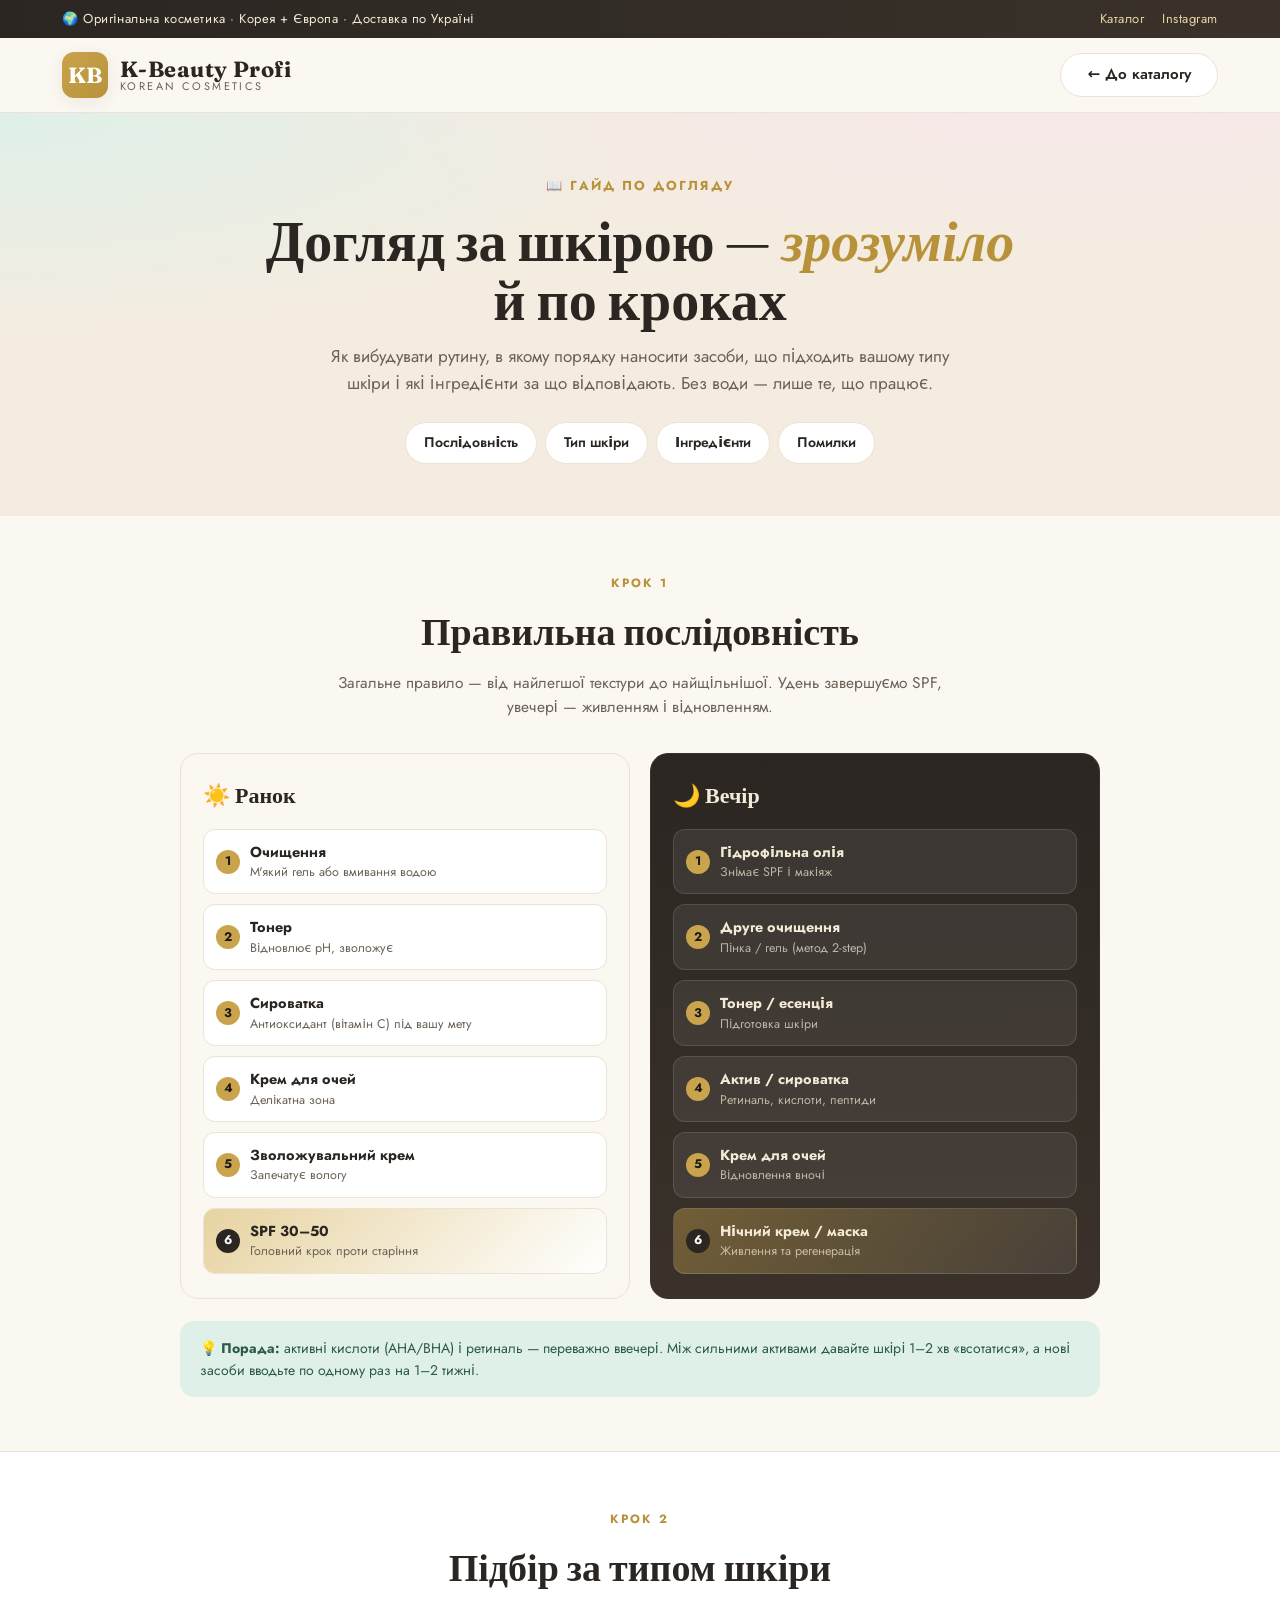
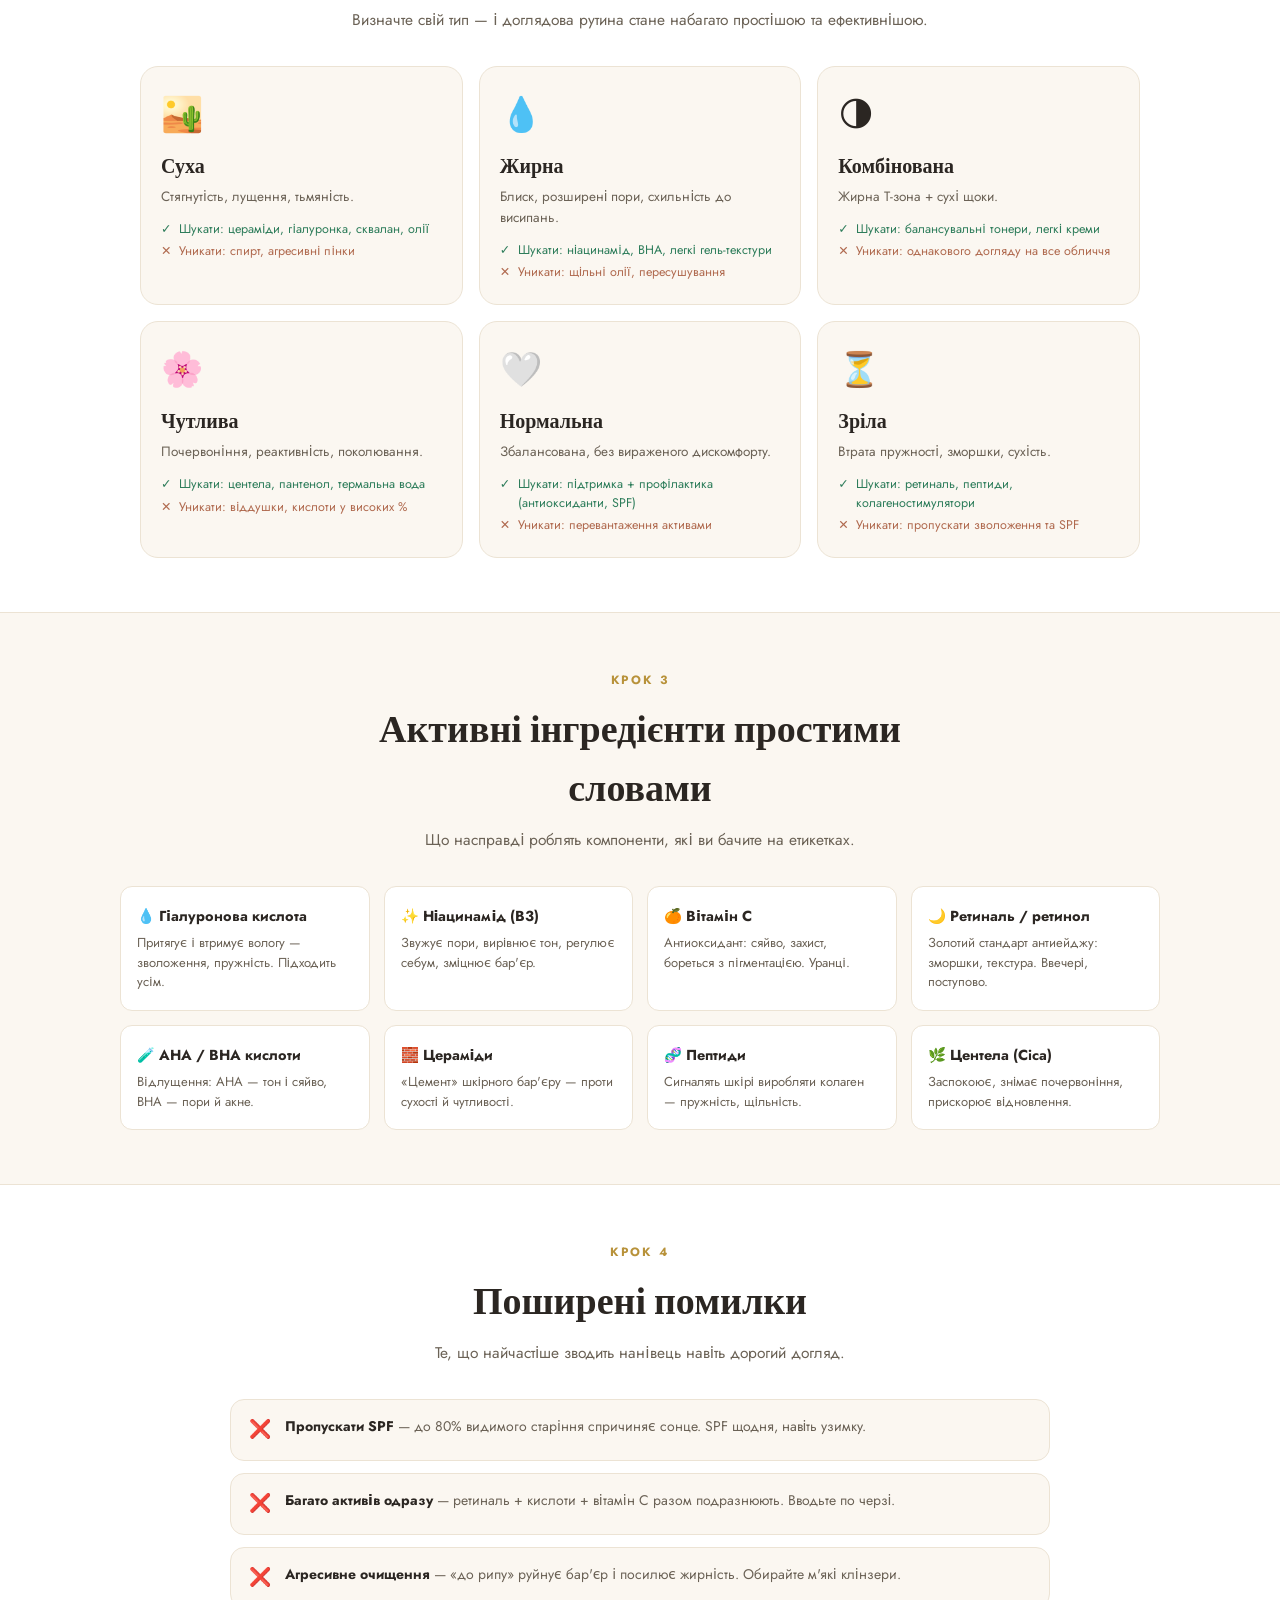
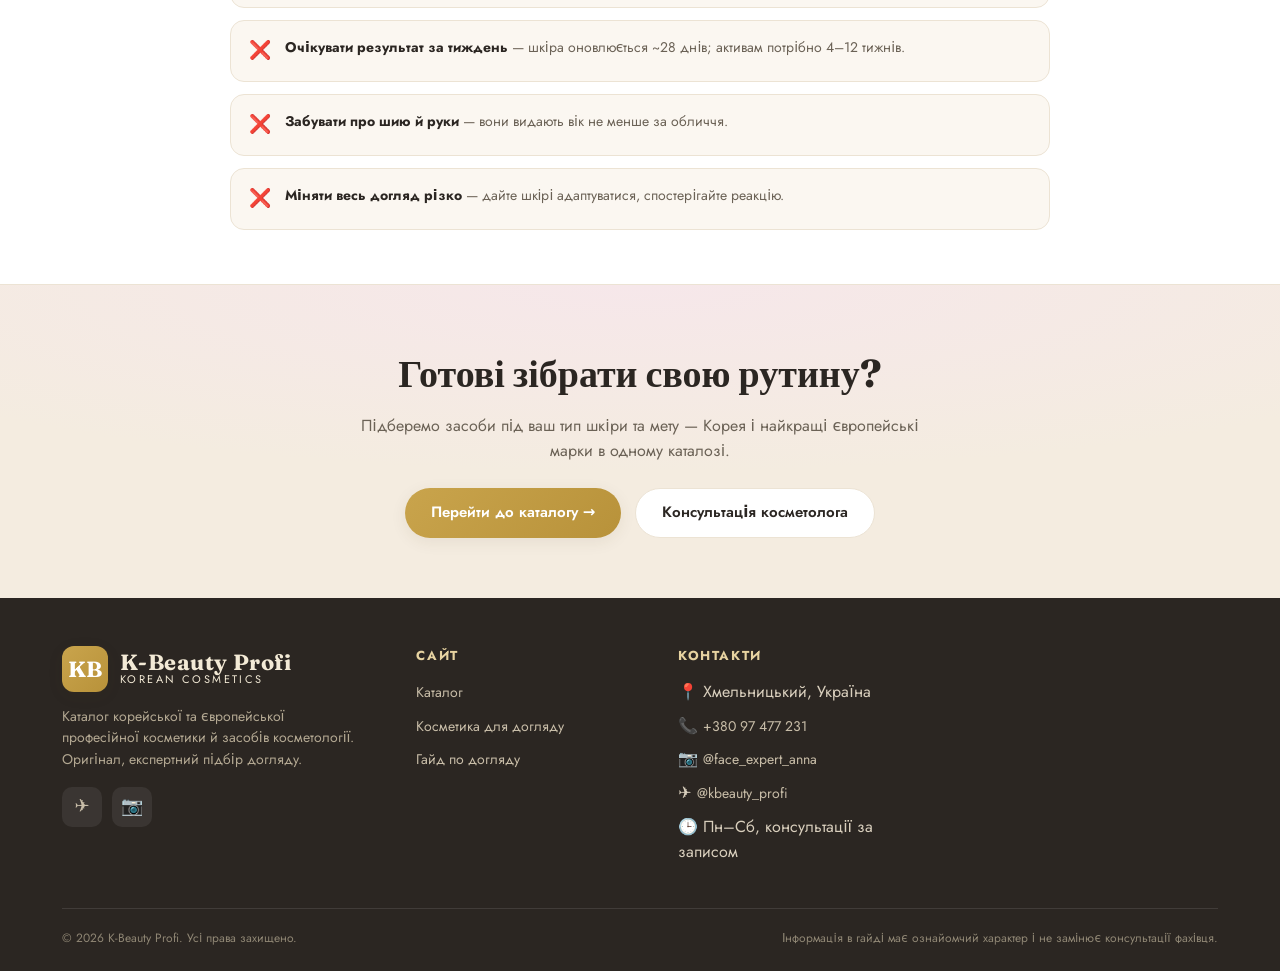
==== commit 0b44f6cc: "Add prominent guide button, vertical brand list, phone number" ====
--- a/guide.html
+++ b/guide.html
@@ -174,6 +174,7 @@
     </ul></div>
     <div><h4>Контакти</h4><ul>
       <li>📍 Хмельницький, Україна</li>
+      <li>📞 <a href="tel:+38097477231">+380 97 477 231</a></li>
       <li>📷 <a href="https://www.instagram.com/face_expert_anna" target="_blank">@face_expert_anna</a></li>
       <li>✈️ <a href="https://t.me/kbeauty_profi" target="_blank">@kbeauty_profi</a></li>
       <li>🕒 Пн–Сб, консультації за записом</li>
--- a/styles.css
+++ b/styles.css
@@ -583,9 +583,9 @@
 .bm-head p{font-size:14px;color:var(--ink-soft);max-width:460px;margin:0 auto}
 .bm-sec{margin-bottom:18px}
 .bm-sec h4{font-size:13px;text-transform:uppercase;letter-spacing:.08em;color:var(--ink-soft);margin-bottom:10px}
-.brand-wrap{display:flex;flex-wrap:wrap;gap:9px}
-.brand-chip{display:inline-flex;align-items:center;gap:9px;padding:8px 14px 8px 8px;border-radius:999px;
-  background:var(--bg);border:1px solid var(--line);transition:.18s;font-weight:600;font-size:14px;color:var(--ink)}
+.brand-wrap{display:flex;flex-direction:column;gap:7px}
+.brand-chip{display:flex;align-items:center;gap:11px;width:100%;padding:9px 14px 9px 9px;border-radius:12px;
+  background:var(--bg);border:1px solid var(--line);transition:.18s;font-weight:600;font-size:14.5px;color:var(--ink);text-align:left}
 .brand-chip:hover{border-color:var(--gold);background:#fff;transform:translateY(-1px);box-shadow:var(--shadow-sm)}
 .brand-chip.active{background:var(--ink);color:#fff;border-color:var(--ink)}
 .brand-chip .bc-mono{width:28px;height:28px;border-radius:50%;flex:0 0 28px;display:grid;place-items:center;
@@ -648,6 +648,10 @@
 /* ---------- кнопка «Зібрати рутину» ---------- */
 .routine-btn{background:linear-gradient(135deg,#fff,var(--bg-2));border-color:var(--gold)}
 .routine-btn:hover{background:#fff}
+
+/* ---------- кнопка «Гайд по догляду» (акцентна) ---------- */
+.guide-link{text-decoration:none;background:linear-gradient(135deg,var(--gold-soft),#fff);border-color:var(--gold)}
+.guide-link:hover{background:linear-gradient(135deg,var(--gold),var(--gold-2));color:#fff}
 
 /* ---------- бестселери (каруселя) ---------- */
 .bestsellers{padding:30px 0 6px}
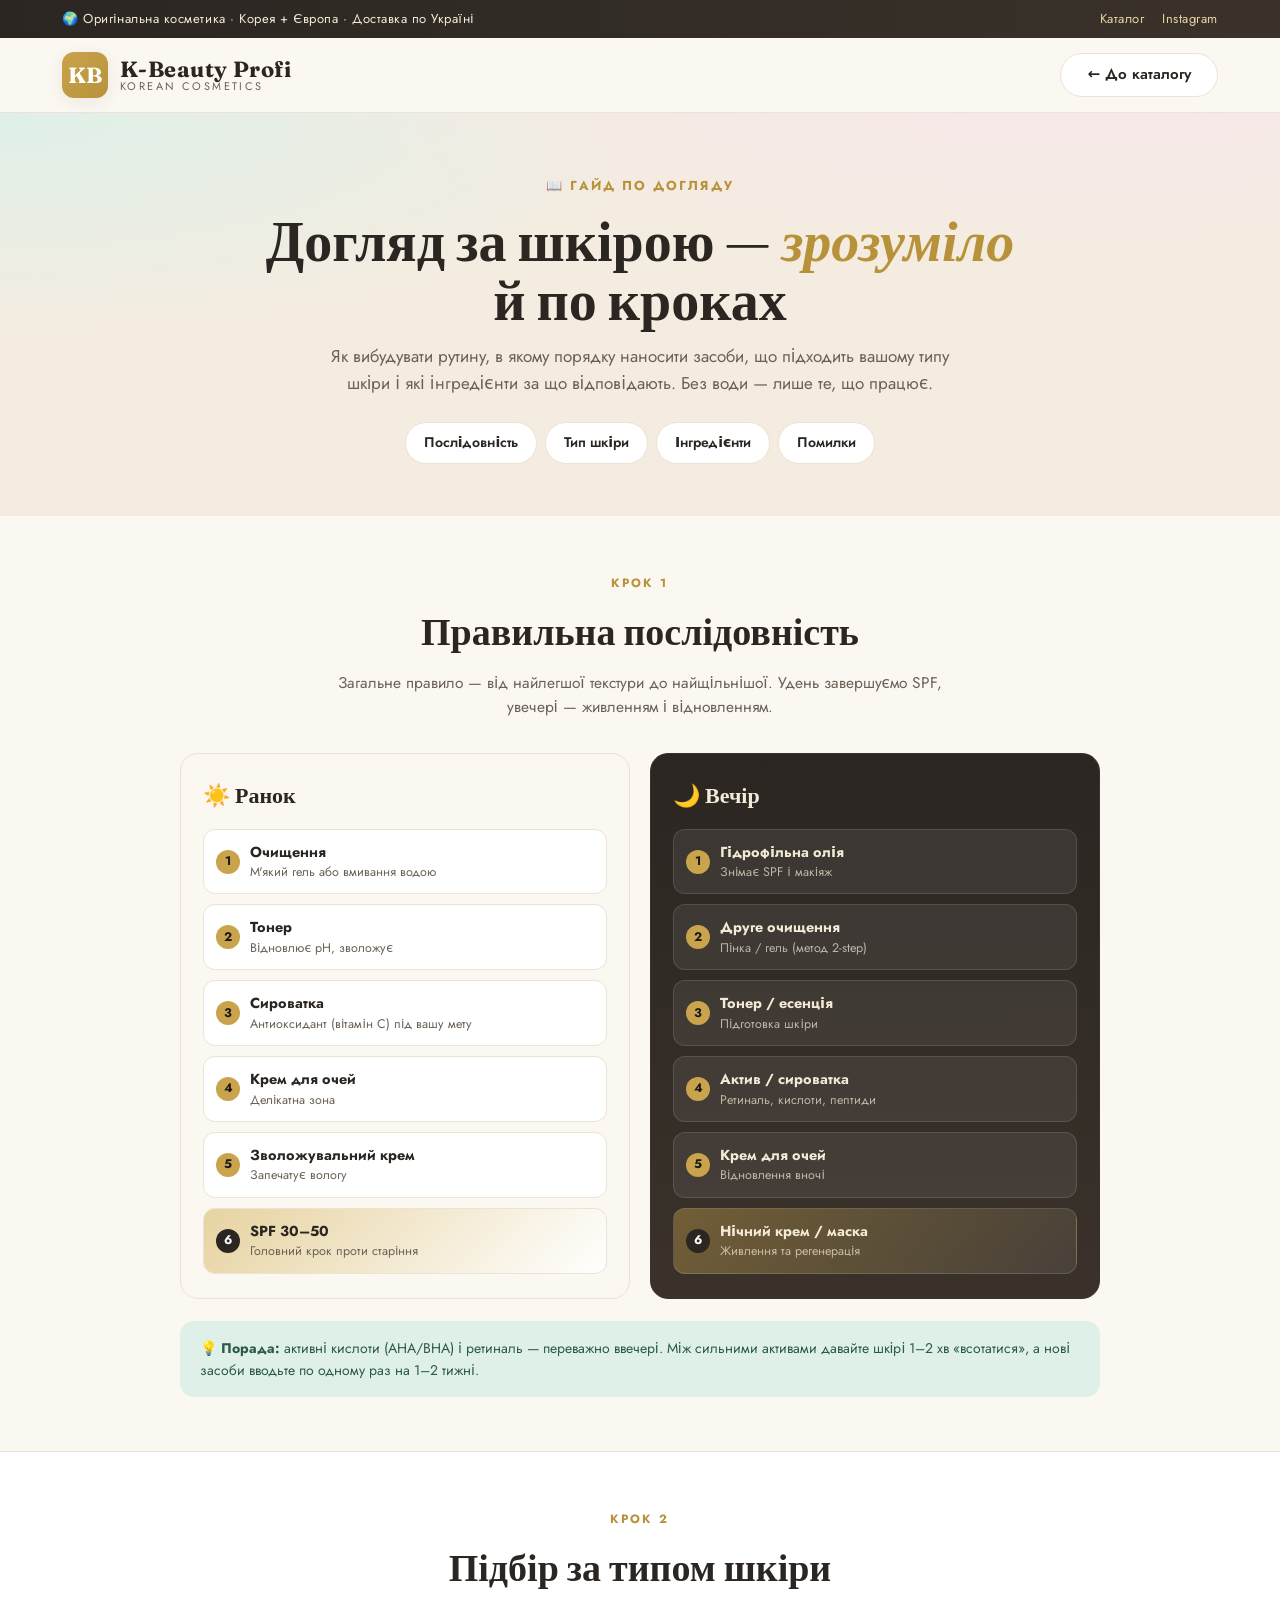
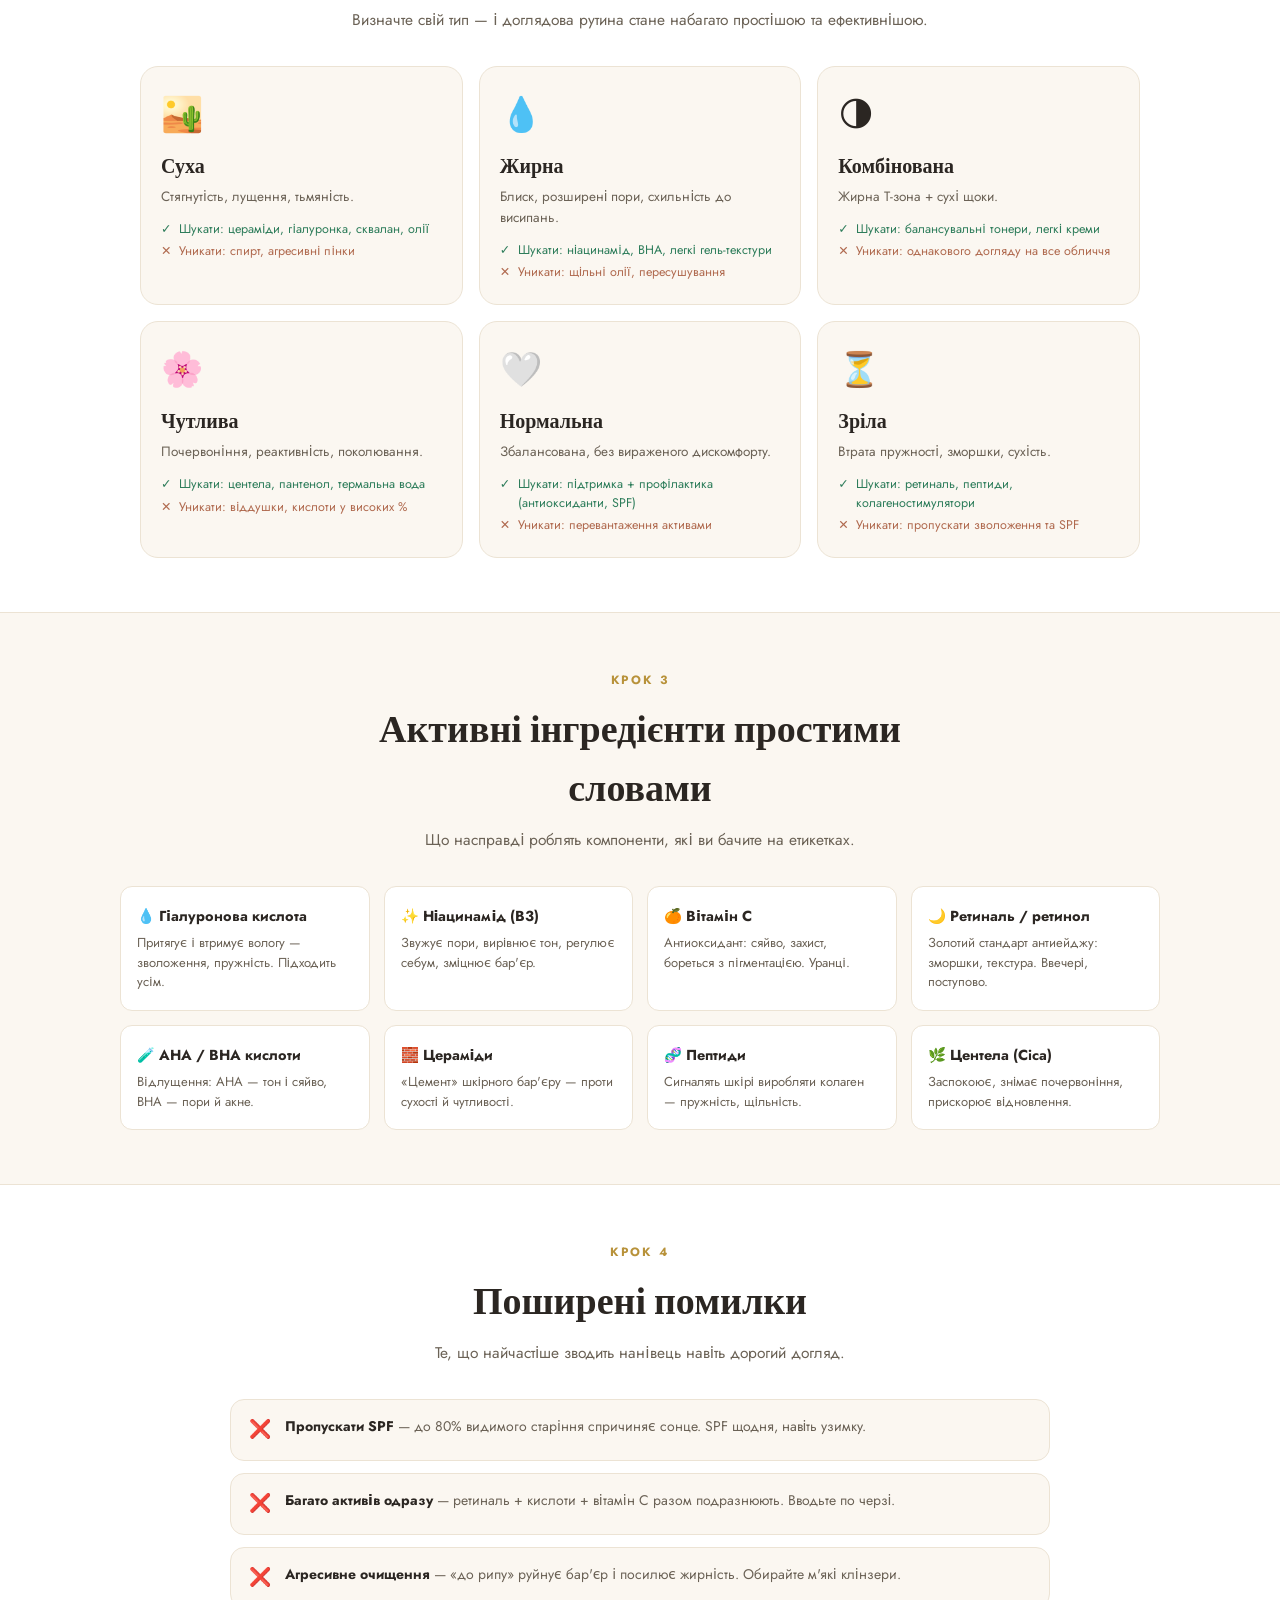
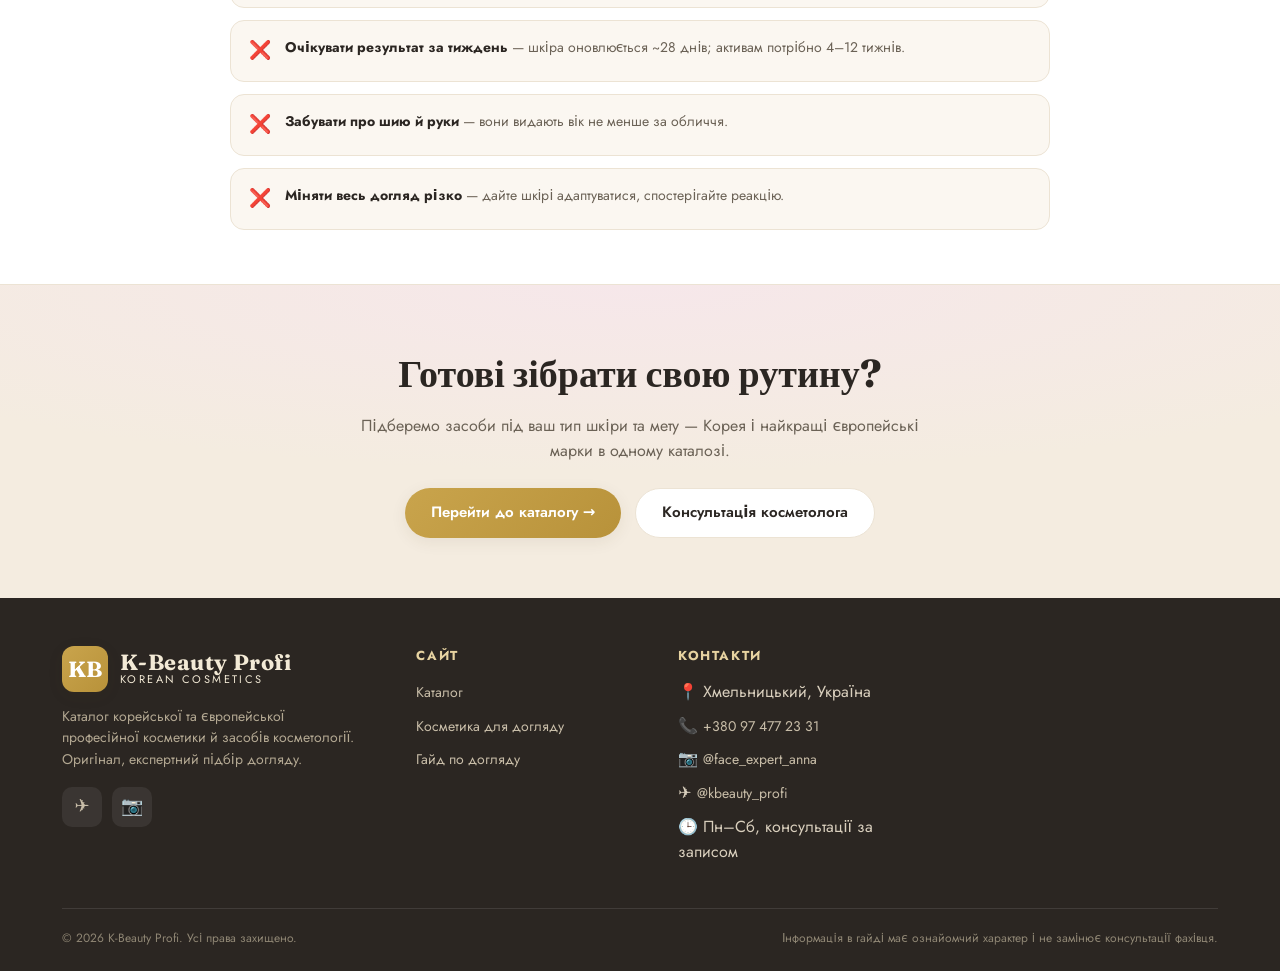
==== commit 7053190a: "Fix phone number" ====
--- a/guide.html
+++ b/guide.html
@@ -174,7 +174,7 @@
     </ul></div>
     <div><h4>Контакти</h4><ul>
       <li>📍 Хмельницький, Україна</li>
-      <li>📞 <a href="tel:+38097477231">+380 97 477 231</a></li>
+      <li>📞 <a href="tel:+380974772331">+380 97 477 23 31</a></li>
       <li>📷 <a href="https://www.instagram.com/face_expert_anna" target="_blank">@face_expert_anna</a></li>
       <li>✈️ <a href="https://t.me/kbeauty_profi" target="_blank">@kbeauty_profi</a></li>
       <li>🕒 Пн–Сб, консультації за записом</li>
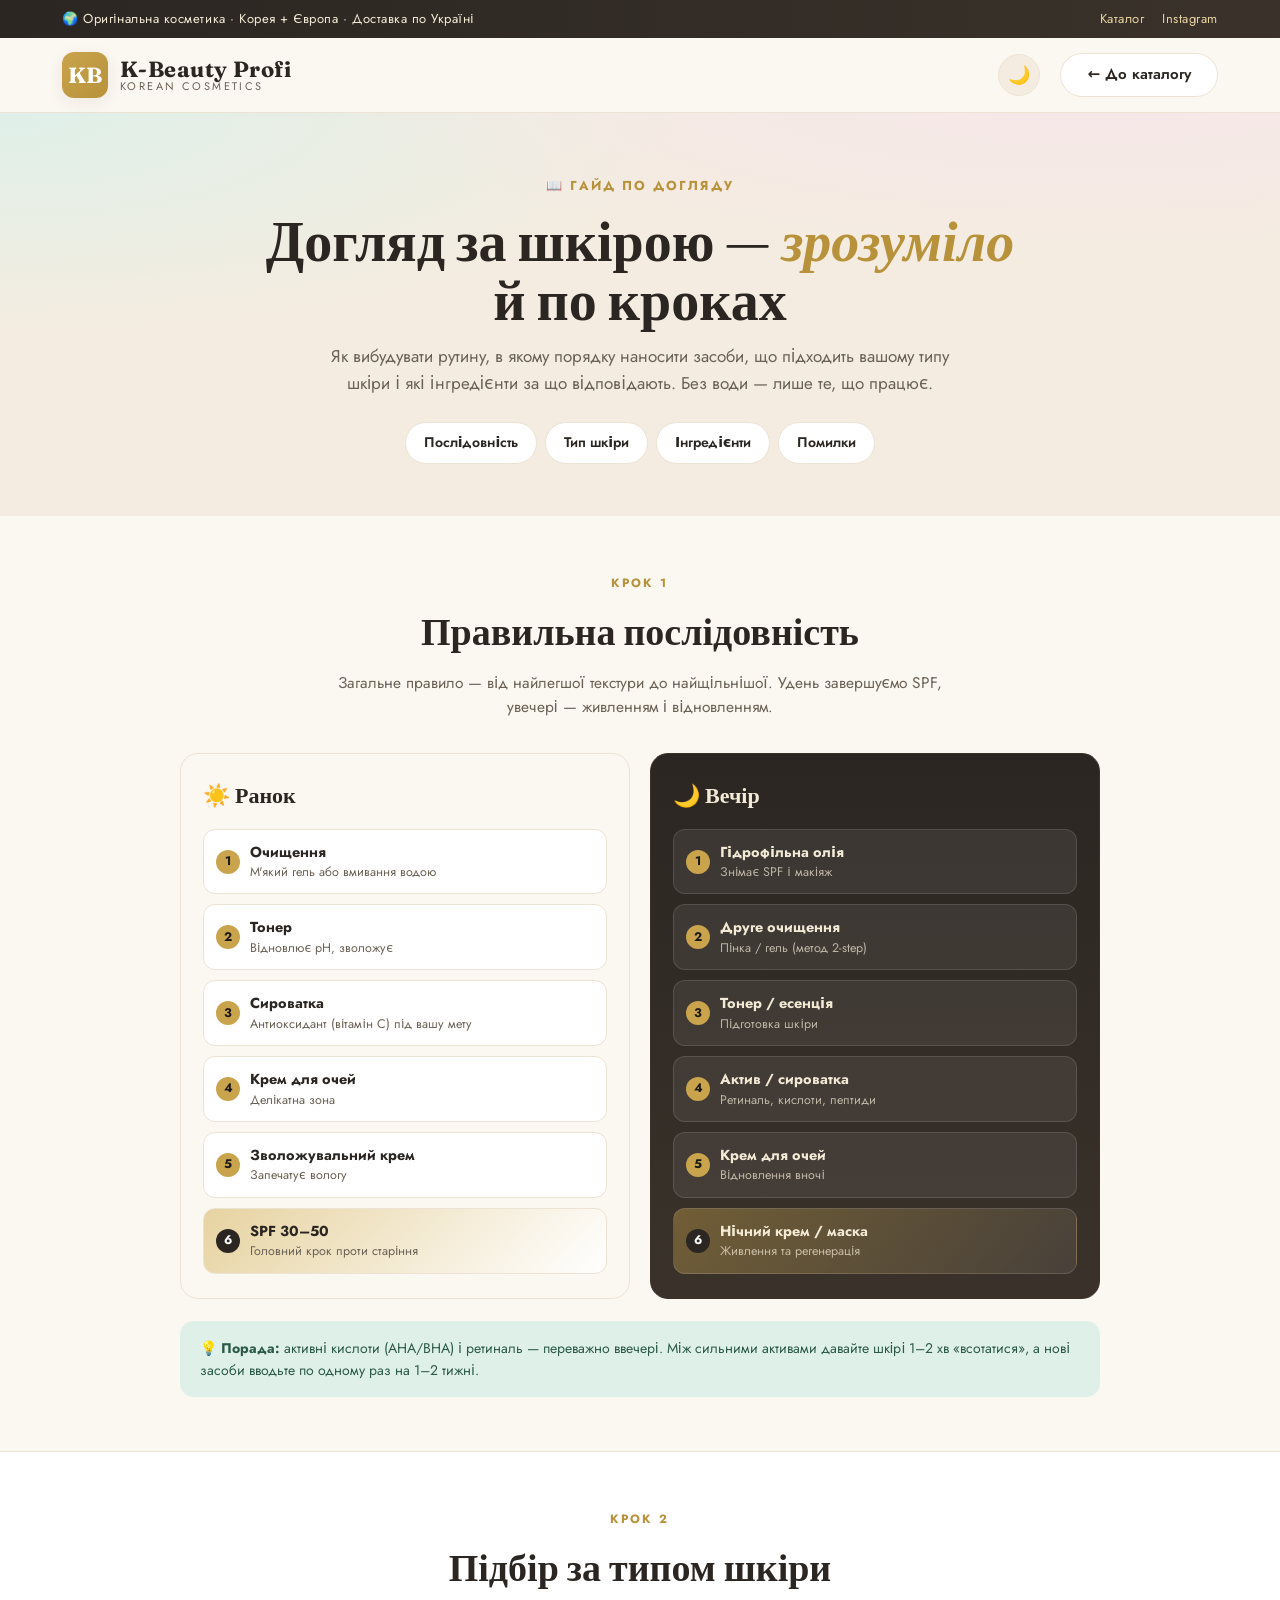
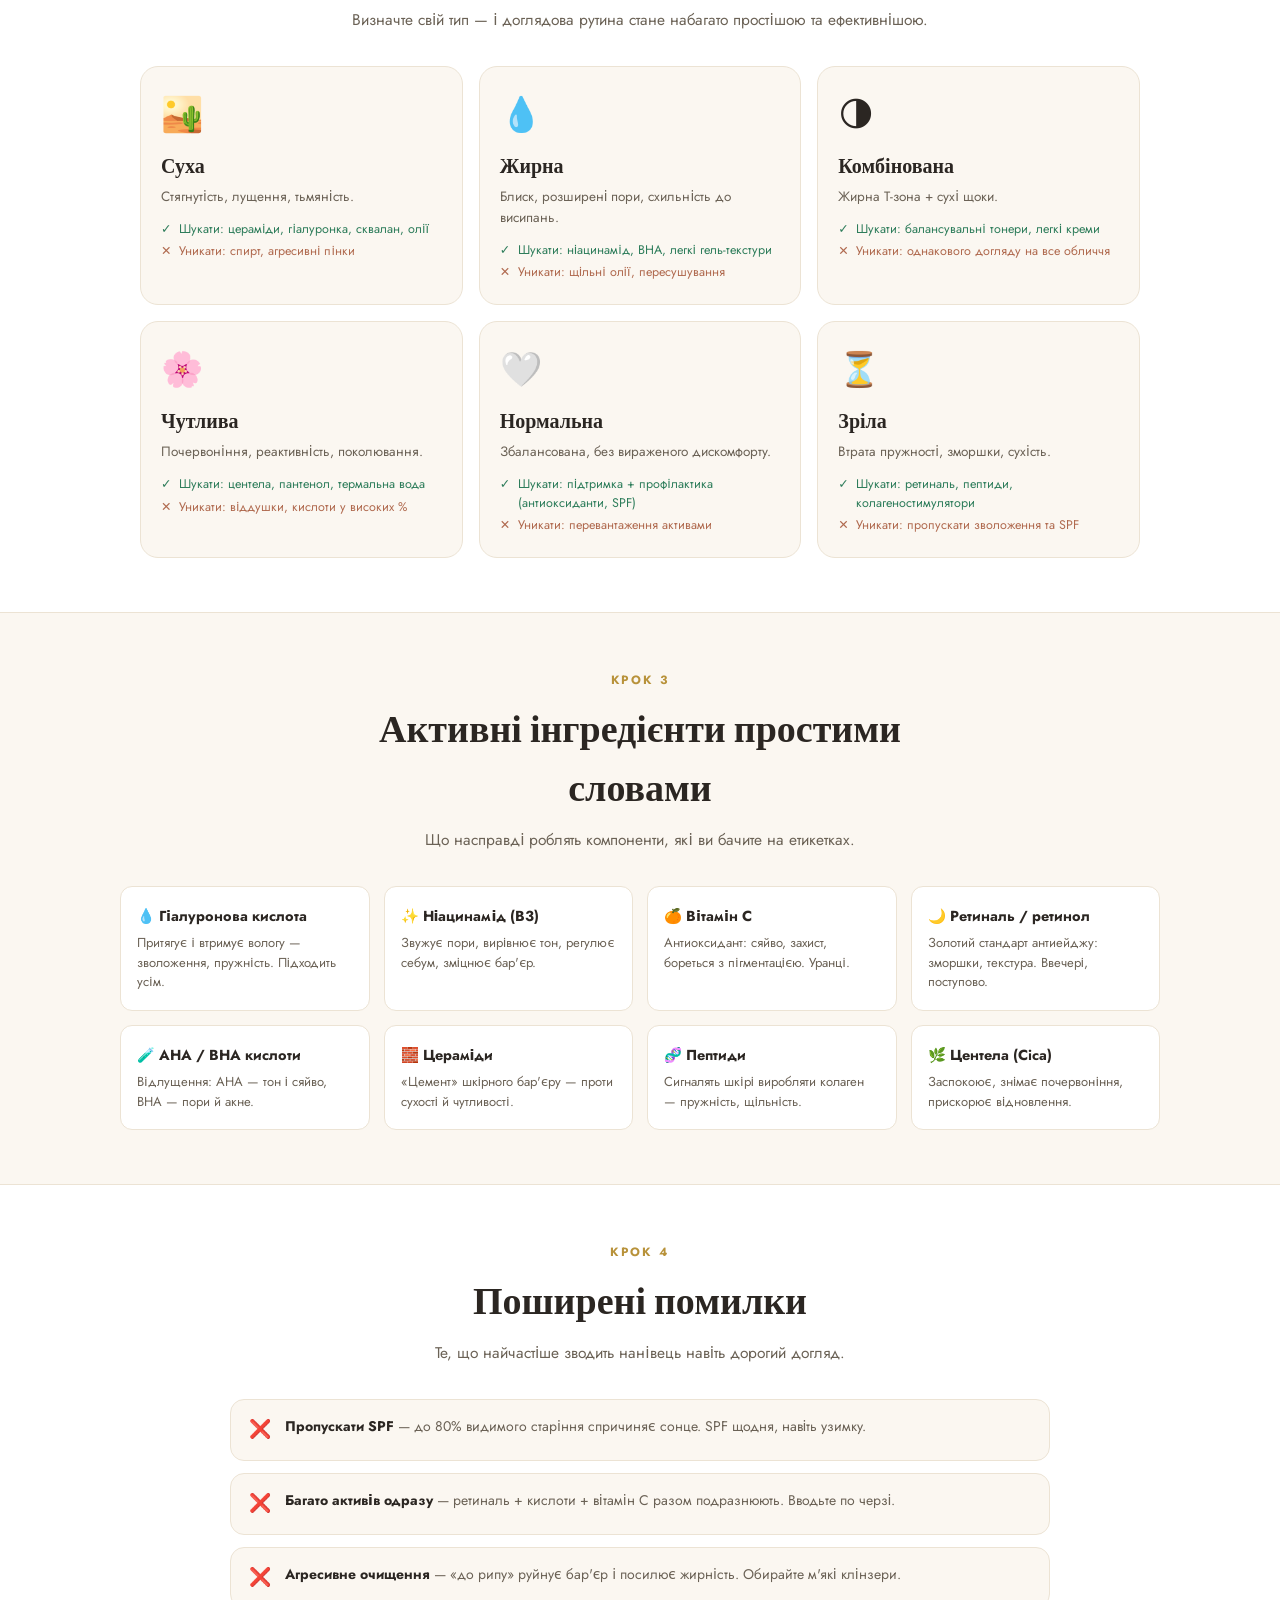
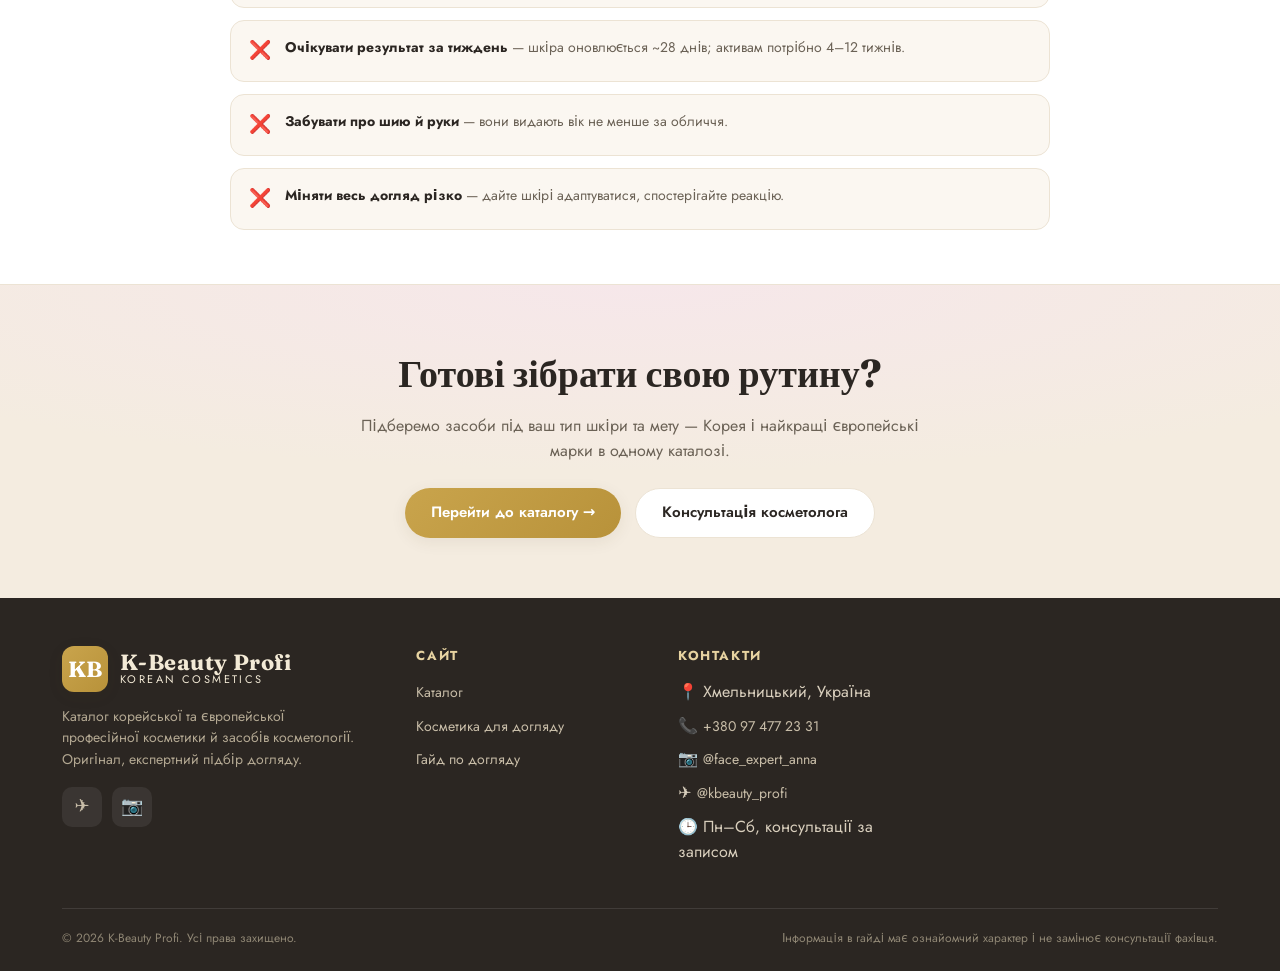
==== commit d9752c9b: "Phase 3: Dark theme (full surface coverage) + page View Transitions" ====
--- a/guide.html
+++ b/guide.html
@@ -3,6 +3,7 @@
 <head>
 <meta charset="UTF-8">
 <meta name="viewport" content="width=device-width, initial-scale=1.0">
+<script>(function(){try{if(localStorage.getItem('kb_theme')==='dark')document.documentElement.setAttribute('data-theme','dark');}catch(e){}})();</script>
 <title>Гайд по догляду за шкірою · K-Beauty Profi</title>
 <meta name="description" content="Покроковий гайд по догляду за шкірою: правильна послідовність нанесення засобів, підбір за типом шкіри, активні інгредієнти та поширені помилки. K-Beauty Profi.">
 <meta name="theme-color" content="#c9a44c">
@@ -17,7 +18,7 @@
 <link rel="preconnect" href="https://fonts.googleapis.com">
 <link rel="preconnect" href="https://fonts.gstatic.com" crossorigin>
 <link href="https://fonts.googleapis.com/css2?family=Fraunces:ital,opsz,wght@0,9..144,500;0,9..144,600;0,9..144,700;1,9..144,500;1,9..144,600&family=Jost:wght@300;400;500;600;700&display=swap" rel="stylesheet">
-<link rel="stylesheet" href="styles.css?v=20">
+<link rel="stylesheet" href="styles.css?v=26">
 <link rel="icon" href="data:image/svg+xml,<svg xmlns='http://www.w3.org/2000/svg' viewBox='0 0 100 100'><rect width='100' height='100' rx='22' fill='%23c9a44c'/><text x='50' y='70' font-size='58' text-anchor='middle' fill='white' font-family='Georgia'>KB</text></svg>">
 </head>
 <body class="guide-page">
@@ -37,7 +38,8 @@
     <span class="mark">KB</span>
     <span class="lt"><b>K-Beauty Profi</b><span>Korean Cosmetics</span></span>
   </a>
-  <a class="btn ghost" href="index.html" style="margin-left:auto;height:44px">← До каталогу</a>
+  <button class="theme-toggle" id="themeBtn" aria-label="Перемкнути тему" style="margin-left:auto">🌙</button>
+  <a class="btn ghost" href="index.html" style="height:44px">← До каталогу</a>
 </div></header>
 
 <!-- hero гайду -->
@@ -189,10 +191,15 @@
 <!-- нагору -->
 <button class="to-top" id="toTop" aria-label="Догори" title="Догори">↑</button>
 <script>
-(function(){var t=document.getElementById('toTop');if(!t)return;
+(function(){var t=document.getElementById('toTop');if(t){
  var f=function(){t.classList.toggle('show',window.scrollY>700)};
  window.addEventListener('scroll',f,{passive:true});f();
- t.onclick=function(){window.scrollTo({top:0,behavior:'smooth'})};})();
+ t.onclick=function(){window.scrollTo({top:0,behavior:'smooth'})};}
+ var tb=document.getElementById('themeBtn');
+ var ic=function(){if(tb)tb.textContent=document.documentElement.getAttribute('data-theme')==='dark'?'☀️':'🌙';};ic();
+ if(tb)tb.onclick=function(){var d=document.documentElement.getAttribute('data-theme')==='dark';
+  if(d)document.documentElement.removeAttribute('data-theme');else document.documentElement.setAttribute('data-theme','dark');
+  try{localStorage.setItem('kb_theme',d?'light':'dark');}catch(e){}ic();};})();
 </script>
 </body>
 </html>
--- a/styles.css
+++ b/styles.css
@@ -245,6 +245,24 @@
 .add:hover{background:var(--gold-2);transform:scale(1.06)}
 .add.in{background:var(--mint);color:#2e7d5b}
 .add:active{transform:scale(.94)}
+/* ♥ обране на картці */
+.card .foot .price{flex:1}
+.card .fav{width:34px;height:42px;display:grid;place-items:center;font-size:18px;color:#dac9bc;background:none;transition:.2s;flex:0 0 auto}
+.card .fav:hover{color:#e0719a;transform:scale(1.14)}
+.card .fav.on{color:#e0719a}
+
+/* ---------- панель фільтрів (обране + ціна) ---------- */
+.filter-bar{display:flex;align-items:center;gap:18px;flex-wrap:wrap;margin-bottom:16px}
+.fav-toggle{display:inline-flex;align-items:center;gap:8px;height:40px;padding:0 16px;border-radius:999px;
+  background:#fff;border:1px solid var(--line);font-weight:600;font-size:14px;color:var(--ink);transition:.2s}
+.fav-toggle:hover{border-color:#e0719a;color:#c25680}
+.fav-toggle.on{background:#fce8ef;border-color:#e0719a;color:#c25680}
+.fav-toggle .fc{min-width:20px;height:20px;border-radius:999px;background:#e0719a;color:#fff;font-size:12px;
+  display:inline-grid;place-items:center;padding:0 5px;font-weight:700}
+.price-ctrl{display:flex;align-items:center;gap:10px;font-size:13.5px;color:var(--ink-soft)}
+.price-ctrl b{color:var(--ink)}
+.price-ctrl input[type=range]{width:170px;accent-color:var(--gold-2);cursor:pointer}
+@media(max-width:560px){.filter-bar{gap:12px}.price-ctrl input[type=range]{width:130px}}
 
 /* рейтинг (соц-доказ) */
 .card .rating{display:flex;align-items:center;gap:6px;margin:7px 0 2px;font-size:12px;color:var(--ink-soft)}
@@ -557,6 +575,7 @@
 
 /* ---------- кнопка «Бренди» + панель ---------- */
 .groups .wrap{display:flex;justify-content:center;align-items:center;gap:14px;flex-wrap:wrap}
+.g-actions{display:flex;align-items:center;gap:12px;flex-wrap:wrap;justify-content:center}
 .brand-btn{display:inline-flex;align-items:center;gap:8px;height:44px;padding:0 20px;border-radius:999px;
   background:#fff;border:1px solid var(--gold-soft);color:var(--ink);font-weight:600;font-size:15px;
   box-shadow:var(--shadow-sm);transition:.2s}
@@ -726,6 +745,136 @@
 .rt-foot .btn{width:100%;justify-content:center;height:52px}
 @media(max-width:480px){.rt-info small{display:none}}
 
+/* ---------- кнопка квізу (акцент) ---------- */
+.quiz-btn{background:linear-gradient(135deg,var(--ink),#3a322a);color:#fff;border-color:transparent}
+.quiz-btn:hover{background:#000;color:#fff;transform:translateY(-2px);box-shadow:var(--shadow)}
+
+/* ---------- вікно квізу ---------- */
+.quiz-modal{background:#fff;border-radius:24px;max-width:600px;width:100%;max-height:92vh;overflow:auto;
+  box-shadow:var(--shadow);position:relative;padding:30px 28px 26px}
+.quiz-modal .close{position:absolute;top:16px;right:16px;width:40px;height:40px;border-radius:999px;
+  background:var(--bg-2);font-size:22px;display:grid;place-items:center;z-index:2}
+.qz-prog{height:6px;border-radius:999px;background:var(--bg-2);overflow:hidden;margin:6px 0 18px}
+.qz-prog span{display:block;height:100%;background:linear-gradient(90deg,var(--gold),var(--gold-2));transition:width .35s ease}
+.qz-step{font-size:12px;letter-spacing:.12em;text-transform:uppercase;color:var(--gold-2);font-weight:700}
+.qz-q{font-family:var(--serif);font-size:25px;margin:6px 0 4px;line-height:1.18}
+.qz-sub{font-size:13.5px;color:var(--ink-soft);margin-bottom:18px}
+.qz-opts{display:grid;grid-template-columns:1fr 1fr;gap:10px}
+.qz-opt{display:flex;align-items:center;gap:12px;padding:14px 16px;border-radius:14px;border:1.5px solid var(--line);
+  background:var(--bg);transition:.18s;text-align:left;font-weight:600;font-size:15px;color:var(--ink)}
+.qz-opt:hover{border-color:var(--gold);transform:translateY(-2px);box-shadow:var(--shadow-sm)}
+.qz-opt.sel{border-color:var(--gold);background:linear-gradient(135deg,var(--gold-soft),#fff)}
+.qz-opt .qi{font-size:24px;line-height:1}
+.qz-nav{display:flex;align-items:center;justify-content:space-between;margin-top:18px;min-height:40px}
+.qz-nav .btn.ghost{height:40px}
+.qz-dots{display:flex;gap:6px;margin-left:auto}
+.qz-dots i{width:7px;height:7px;border-radius:50%;background:var(--line)}
+.qz-dots i.on{background:var(--gold);transform:scale(1.25)}
+.qz-profile{display:flex;flex-wrap:wrap;gap:8px;justify-content:center;margin:0 0 18px}
+.qz-profile span{font-size:12.5px;font-weight:600;background:var(--bg-2);color:var(--ink);padding:6px 12px;border-radius:999px}
+@media(max-width:480px){.qz-opts{grid-template-columns:1fr}.qz-q{font-size:22px}}
+
+/* ---------- сумісність активів ---------- */
+.cp-warns{display:flex;flex-direction:column;gap:8px;margin-bottom:16px}
+.cp-warn{display:flex;gap:10px;align-items:flex-start;background:#fff7ec;border:1px solid #f0dcb6;
+  border-radius:12px;padding:11px 14px}
+.cp-warn span{font-size:16px;flex:0 0 auto}
+.cp-warn p{font-size:13px;color:#7a5a1e;line-height:1.5}
+.cp-ok{background:var(--mint);border:1px solid #bfe3d2;border-radius:12px;padding:13px 16px;
+  font-size:14px;color:#2c5a48;font-weight:600;margin-bottom:16px}
+.cp-sched{display:grid;grid-template-columns:1fr 1fr;gap:12px}
+.cp-col{border:1px solid var(--line);border-radius:14px;padding:14px;background:var(--bg)}
+.cp-col.pm{background:linear-gradient(180deg,#2b2622,#3a322a);border-color:#3a322a;color:#f3ead6}
+.cp-col h4{font-family:var(--serif);font-size:17px;margin-bottom:10px}
+.cp-item{display:flex;align-items:center;gap:9px;padding:8px 0;border-top:1px solid var(--line)}
+.cp-col.pm .cp-item{border-color:rgba(255,255,255,.12)}
+.cp-item:first-of-type{border-top:none}
+.cp-item .em{font-size:22px;flex:0 0 auto}
+.cp-item b{font-size:12.5px;line-height:1.2;display:block}
+.cp-item small{font-size:11px;color:var(--ink-soft)}
+.cp-col.pm .cp-item small{color:rgba(243,234,214,.65)}
+.cp-acts{margin-left:auto;font-size:10.5px;font-weight:700;text-align:right;color:var(--gold-2);max-width:96px}
+.cp-col.pm .cp-acts{color:var(--gold-soft)}
+.cp-tip{margin-top:10px;font-size:11.5px;opacity:.85;font-style:italic}
+@media(max-width:560px){.cp-sched{grid-template-columns:1fr}.cp-acts{display:none}}
+
+/* кнопка перевірки в кошику */
+.dcompat{width:100%;height:46px;border-radius:12px;background:#fff;border:1px solid var(--gold);
+  color:var(--ink);font-weight:600;font-size:14px;margin-bottom:10px;transition:.2s}
+.dcompat:hover{background:var(--bg-2)}
+
+/* =====================================================================
+   ТЕМНА ТЕМА + плавні переходи між сторінками (View Transitions)
+   ===================================================================== */
+@view-transition{navigation:auto}
+::view-transition-old(root),::view-transition-new(root){animation-duration:.34s}
+
+.theme-toggle{width:42px;height:42px;border-radius:999px;background:var(--bg-2);border:1px solid var(--line);
+  font-size:18px;display:grid;place-items:center;transition:.2s;flex:0 0 auto}
+.theme-toggle:hover{border-color:var(--gold);transform:translateY(-1px)}
+
+:root[data-theme=dark]{
+  --ink:#f0e8dc; --ink-soft:#a99c8a;
+  --bg:#15120e; --bg-2:#1e1813; --card:#221c16;
+  --line:#352d23; --mint:#17251e; --powder:#281d21; --pro:#cfa580; --pro-bg:#2a211b;
+  --gold-soft:#4a3b20;
+  --shadow:0 14px 44px rgba(0,0,0,.55); --shadow-sm:0 5px 18px rgba(0,0,0,.42);
+}
+[data-theme=dark] .topbar{background:linear-gradient(90deg,#100d0a,#1c1712)}
+[data-theme=dark] header.site{background:rgba(21,18,14,.9)}
+[data-theme=dark] .search input{background:var(--card);color:var(--ink)}
+[data-theme=dark] .search input::placeholder{color:var(--ink-soft)}
+[data-theme=dark] .usp{background:var(--bg-2)}
+[data-theme=dark] .marquee{background:linear-gradient(90deg,var(--bg-2),var(--bg),var(--bg-2))}
+[data-theme=dark] .gt,[data-theme=dark] .brand-btn,[data-theme=dark] .chip,[data-theme=dark] .cn,
+[data-theme=dark] .sort select,[data-theme=dark] .fav-toggle,[data-theme=dark] .dcompat,
+[data-theme=dark] .best-nav button,[data-theme=dark] .guide-nav a,[data-theme=dark] .type-card,
+[data-theme=dark] .ing,[data-theme=dark] .mistake-list li,[data-theme=dark] .perk,
+[data-theme=dark] .rv,[data-theme=dark] .rcol{background:var(--card);color:var(--ink);border-color:var(--line)}
+[data-theme=dark] .modal,[data-theme=dark] .brands-modal,[data-theme=dark] .routine-modal,
+[data-theme=dark] .quiz-modal{background:var(--card)}
+[data-theme=dark] .modal .close,[data-theme=dark] .brands-modal .close,
+[data-theme=dark] .routine-modal .close,[data-theme=dark] .quiz-modal .close{background:var(--bg-2);color:var(--ink)}
+[data-theme=dark] .chip.active,[data-theme=dark] .brand-chip.active,
+[data-theme=dark] .gt button.active{background:linear-gradient(135deg,var(--gold),var(--gold-2));color:#1c1a17;border-color:transparent}
+[data-theme=dark] .cart-btn,[data-theme=dark] .quiz-btn{background:linear-gradient(135deg,var(--gold),var(--gold-2));color:#1c1a17}
+[data-theme=dark] .cart-btn:hover{background:linear-gradient(135deg,var(--gold-2),var(--gold))}
+[data-theme=dark] .cart-btn .count{background:#1c1a17;color:var(--gold)}
+[data-theme=dark] .add{background:var(--gold-2);color:#1c1a17}
+[data-theme=dark] .add.in{background:var(--mint);color:#7fd3a8}
+[data-theme=dark] .card .thumb,[data-theme=dark] .bthumb,[data-theme=dark] .rt-art,
+[data-theme=dark] .cp-item .em,[data-theme=dark] .modal .mart{background:linear-gradient(135deg,var(--bg-2),var(--card))}
+[data-theme=dark] .card .thumb.noimg{background:radial-gradient(120% 90% at 50% 0%,#2a2119,transparent 60%),linear-gradient(135deg,#2a1d22,#17251e)}
+[data-theme=dark] .routine-btn{background:linear-gradient(135deg,var(--card),var(--bg-2))}
+[data-theme=dark] .guide-link{background:linear-gradient(135deg,#3a2f17,var(--card));color:var(--gold)}
+[data-theme=dark] .qz-opt{background:var(--bg-2)}
+[data-theme=dark] .qz-opt.sel{background:linear-gradient(135deg,#3a2f17,var(--card))}
+[data-theme=dark] .rt-step,[data-theme=dark] .brand-chip,[data-theme=dark] .qz-profile span,
+[data-theme=dark] .mtags span,[data-theme=dark] .qz-prog{background:var(--bg-2)}
+[data-theme=dark] .brandtag,[data-theme=dark] .thumb .brandtag{background:rgba(20,16,12,.85);color:var(--ink)}
+[data-theme=dark] .qv{background:rgba(0,0,0,.75)}
+[data-theme=dark] footer.site{background:#100d0a;border-color:var(--line)}
+[data-theme=dark] .reviews,[data-theme=dark] .perks,[data-theme=dark] .bestsellers,
+[data-theme=dark] .guide-sec.alt,[data-theme=dark] .guide-cta{background:var(--bg)}
+[data-theme=dark] .order{background:linear-gradient(135deg,var(--gold),var(--gold-2));color:#1c1a17}
+[data-theme=dark] .drawer,[data-theme=dark] .brands-modal,[data-theme=dark] .toast{color:var(--ink)}
+[data-theme=dark] .badge.hit{background:#3a2a14;color:#e8b86a}
+[data-theme=dark] .badge.new{background:#16301f;color:#7fd3a8}
+[data-theme=dark] img.pimg,[data-theme=dark] .bthumb img,[data-theme=dark] .mimg{filter:brightness(.94)}
+/* темна тема — додаткові поверхні (кошик, тост, гайд, сумісність) */
+[data-theme=dark] .drawer{background:var(--card)}
+[data-theme=dark] .drawer .dfoot{background:var(--bg-2)}
+[data-theme=dark] .ditem .di-art{background:linear-gradient(135deg,var(--bg-2),var(--card))}
+[data-theme=dark] .toast{background:#2a2218;color:var(--ink)}
+[data-theme=dark] .rsteps li{background:var(--bg-2);border-color:var(--line)}
+[data-theme=dark] .rsteps li.hl{background:linear-gradient(135deg,#3a2f17,var(--bg-2))}
+[data-theme=dark] .tip{background:#16241e;color:#a7d8c3}
+[data-theme=dark] .cp-ok{background:#16241e;color:#a7d8c3;border-color:#27463a}
+[data-theme=dark] .cp-warn{background:#2a2113;border-color:#4a3b20}
+[data-theme=dark] .cp-warn p{color:#e3c489}
+[data-theme=dark] .guide-sec.alt{background:var(--bg-2)}
+[data-theme=dark] .pro-note{background:var(--pro-bg);border-color:#4a3b2e;color:#d8b89c}
+
 /* =====================================================================
    СТОРІНКА «ГАЙД ПО ДОГЛЯДУ»
    ===================================================================== */
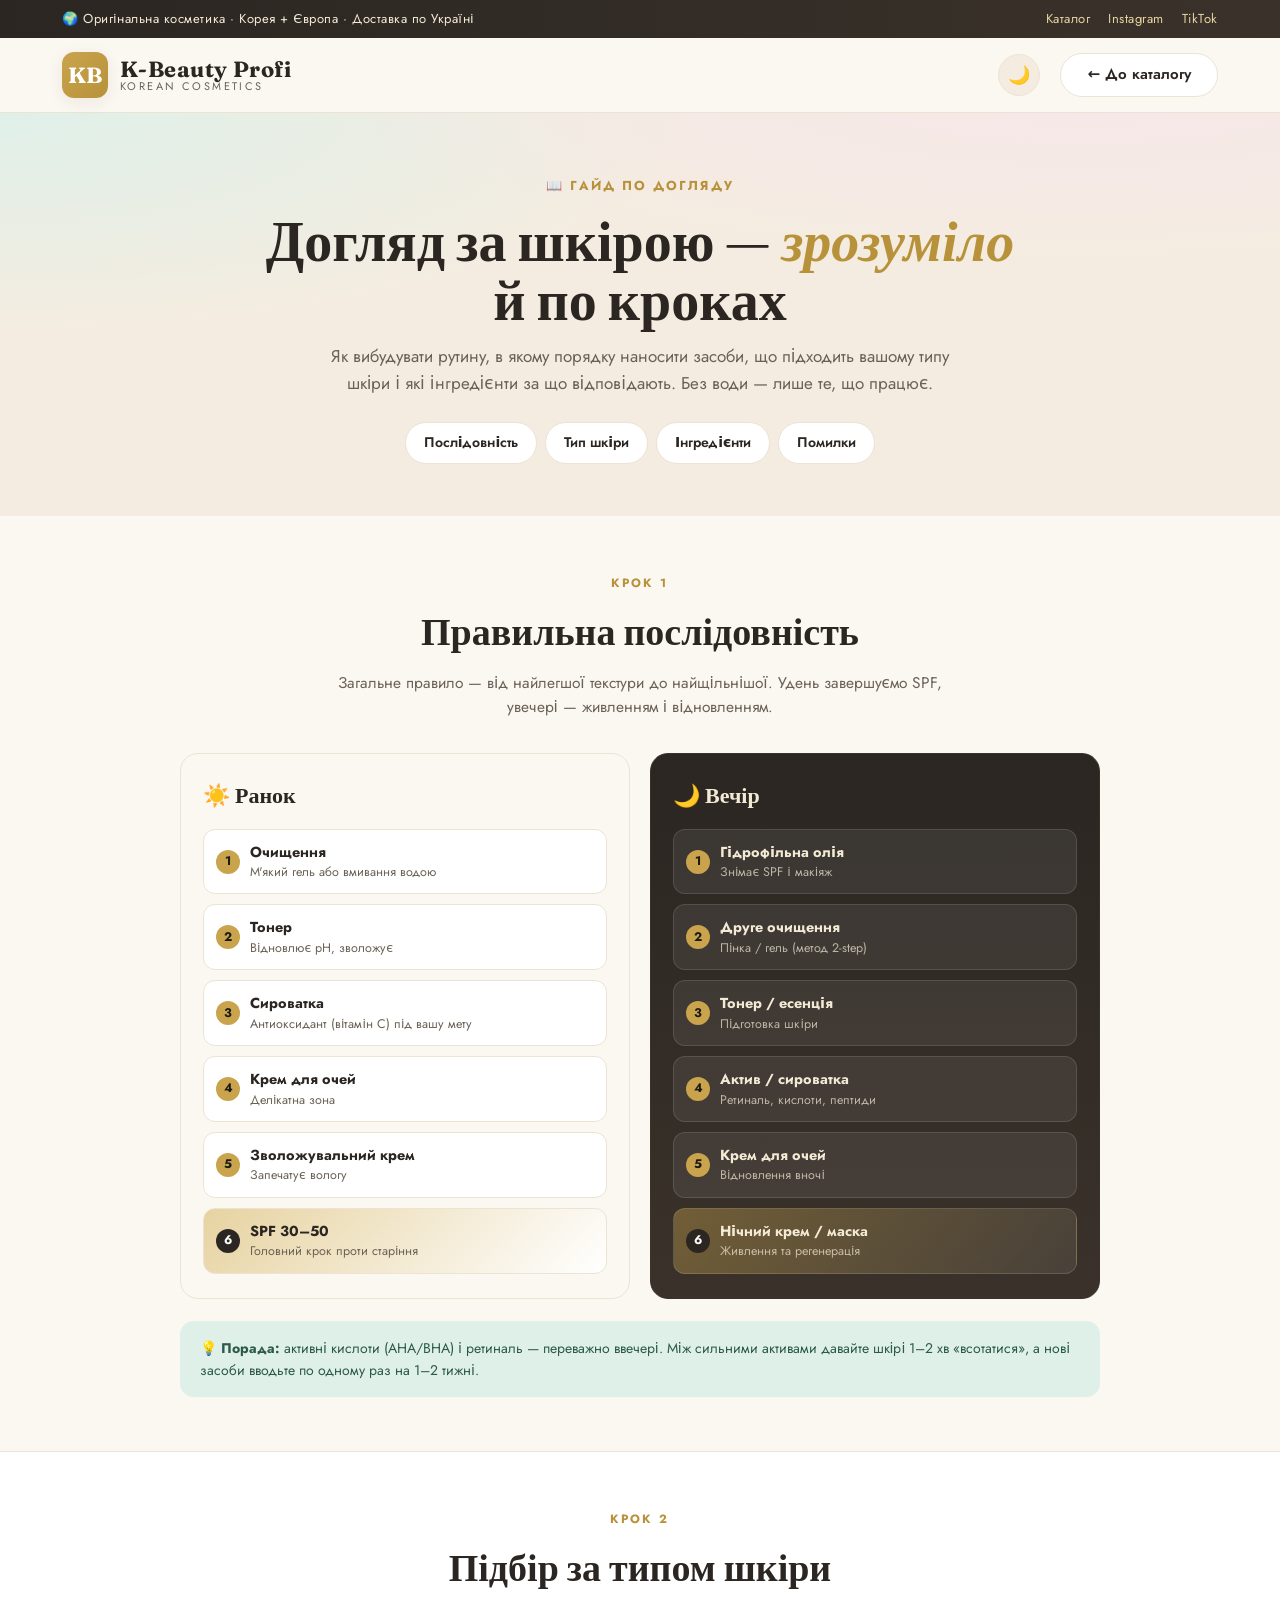
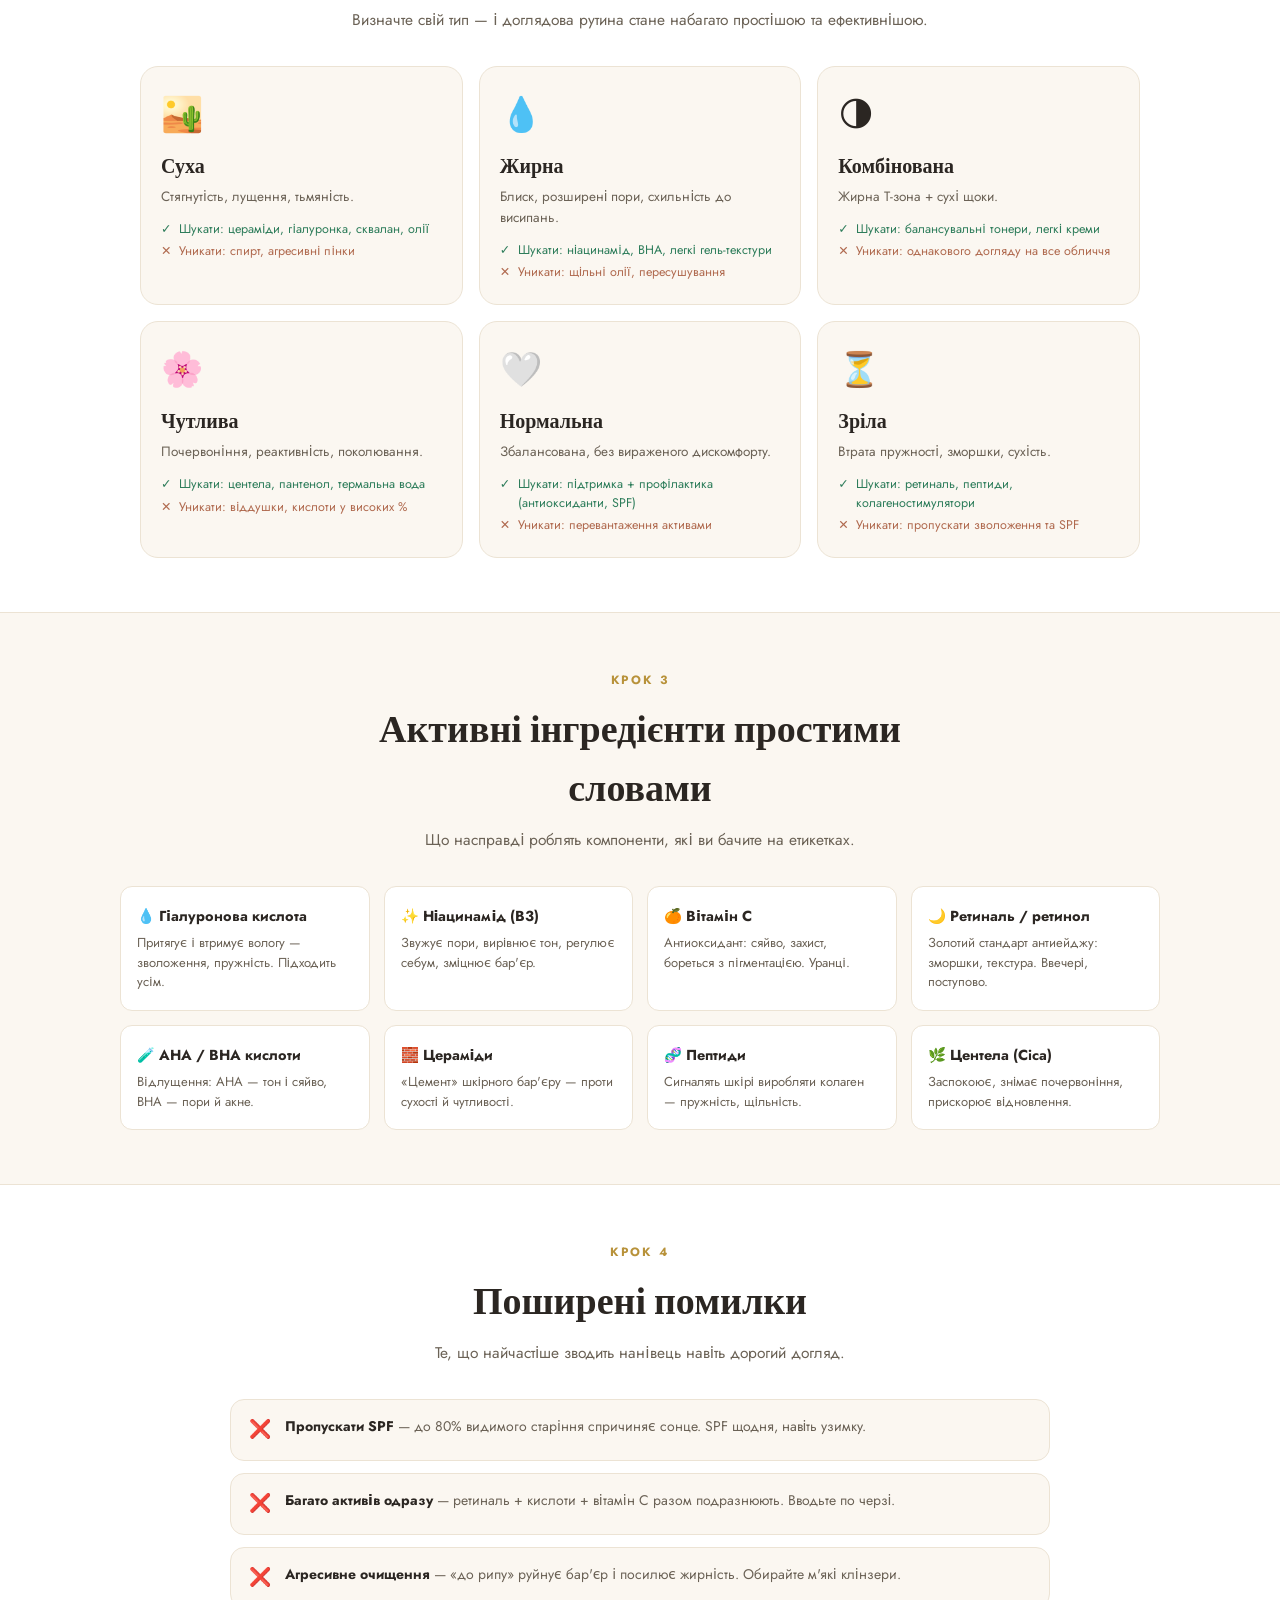
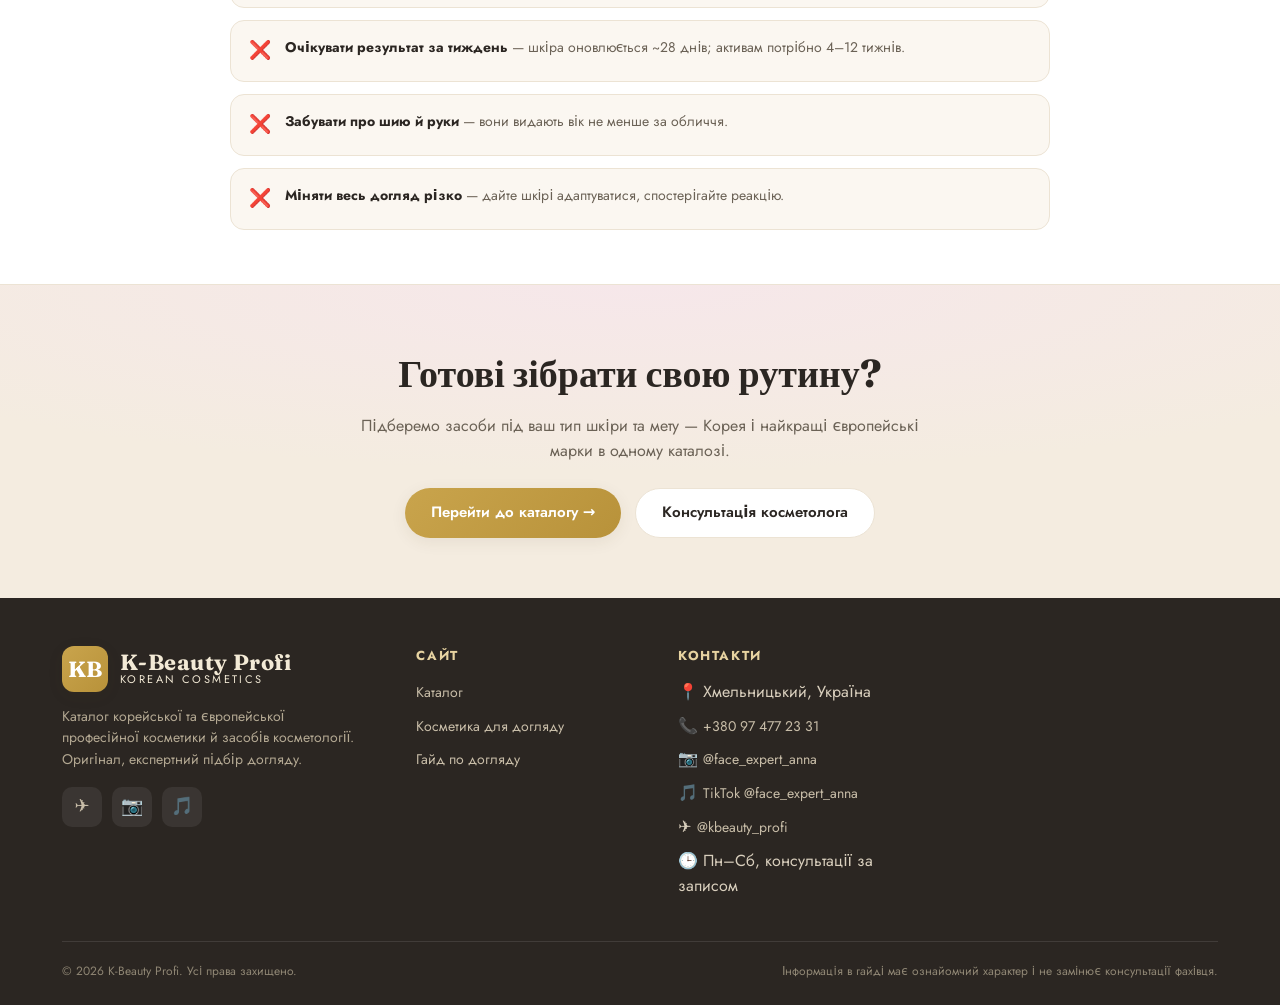
==== commit 524aba25: "Add TikTok @face_expert_anna links to header, footer, contacts" ====
--- a/guide.html
+++ b/guide.html
@@ -29,6 +29,7 @@
   <div class="tb-right">
     <a href="index.html">Каталог</a>
     <a href="https://www.instagram.com/face_expert_anna" target="_blank">Instagram</a>
+    <a href="https://www.tiktok.com/@face_expert_anna" target="_blank">TikTok</a>
   </div>
 </div></div>
 
@@ -167,6 +168,7 @@
       <div class="social">
         <a href="https://t.me/kbeauty_profi" target="_blank" title="Telegram">✈️</a>
         <a href="https://www.instagram.com/face_expert_anna" target="_blank" title="Instagram">📷</a>
+        <a href="https://www.tiktok.com/@face_expert_anna" target="_blank" title="TikTok">🎵</a>
       </div>
     </div>
     <div><h4>Сайт</h4><ul>
@@ -178,6 +180,7 @@
       <li>📍 Хмельницький, Україна</li>
       <li>📞 <a href="tel:+380974772331">+380 97 477 23 31</a></li>
       <li>📷 <a href="https://www.instagram.com/face_expert_anna" target="_blank">@face_expert_anna</a></li>
+      <li>🎵 <a href="https://www.tiktok.com/@face_expert_anna" target="_blank">TikTok @face_expert_anna</a></li>
       <li>✈️ <a href="https://t.me/kbeauty_profi" target="_blank">@kbeauty_profi</a></li>
       <li>🕒 Пн–Сб, консультації за записом</li>
     </ul></div>
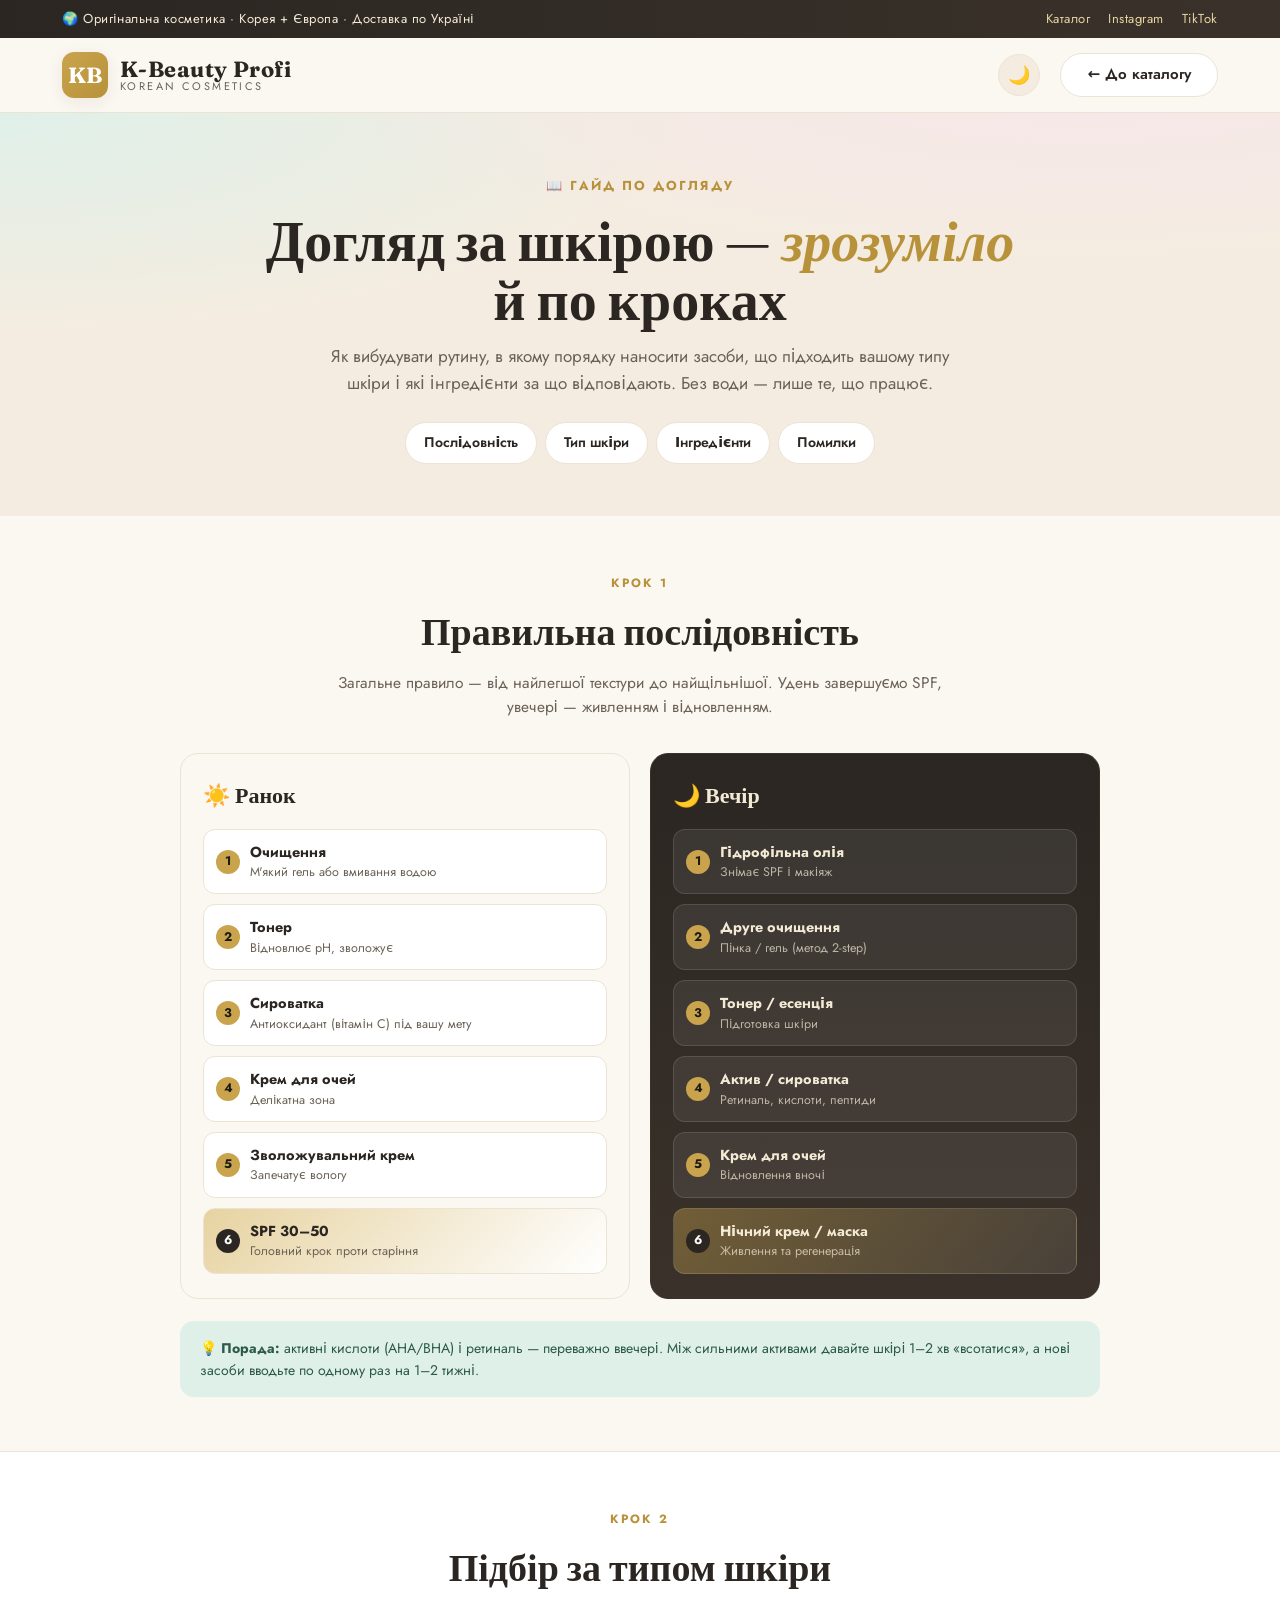
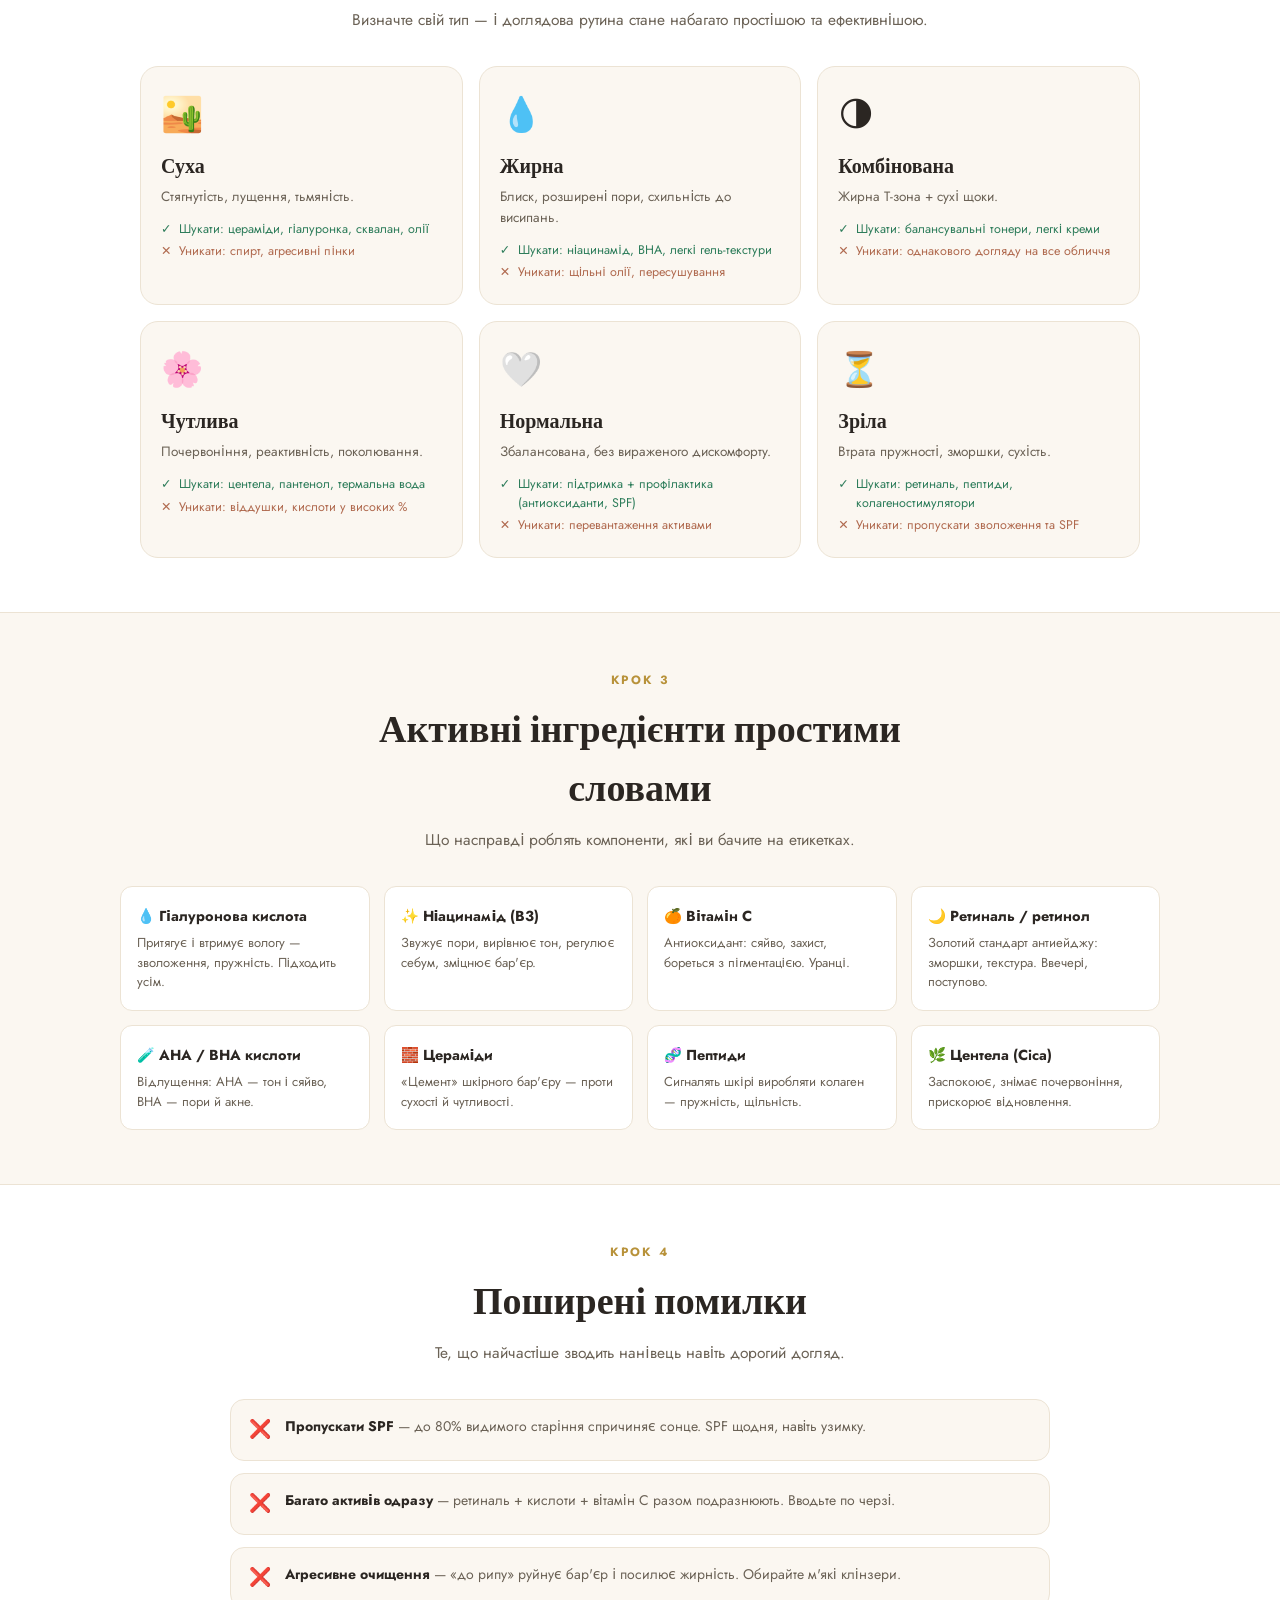
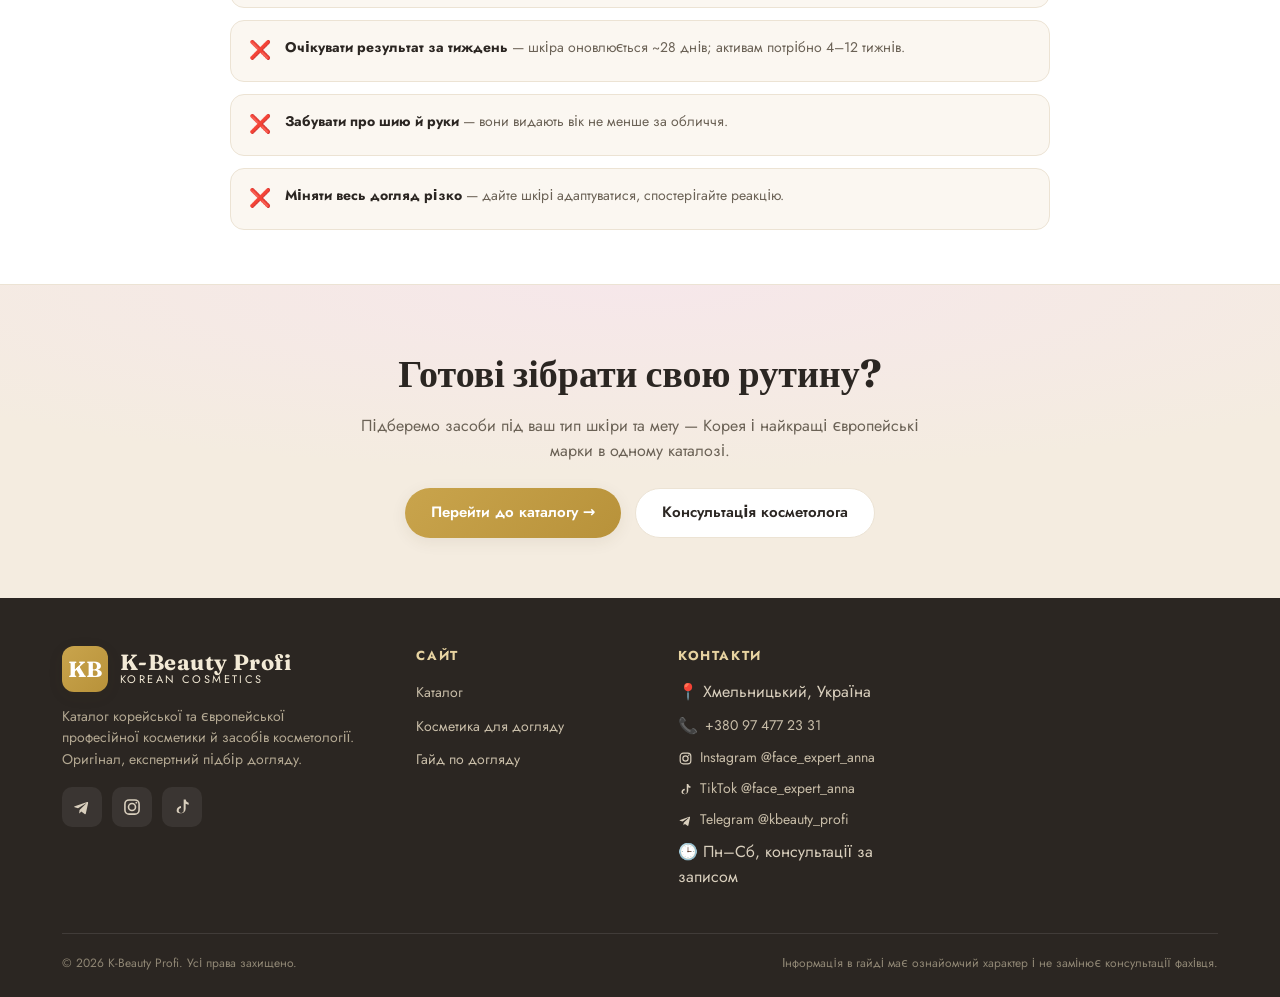
==== commit fba77505: "Replace emoji social icons with real Telegram/Instagram/TikTok brand logos" ====
--- a/guide.html
+++ b/guide.html
@@ -18,7 +18,7 @@
 <link rel="preconnect" href="https://fonts.googleapis.com">
 <link rel="preconnect" href="https://fonts.gstatic.com" crossorigin>
 <link href="https://fonts.googleapis.com/css2?family=Fraunces:ital,opsz,wght@0,9..144,500;0,9..144,600;0,9..144,700;1,9..144,500;1,9..144,600&family=Jost:wght@300;400;500;600;700&display=swap" rel="stylesheet">
-<link rel="stylesheet" href="styles.css?v=26">
+<link rel="stylesheet" href="styles.css?v=27">
 <link rel="icon" href="data:image/svg+xml,<svg xmlns='http://www.w3.org/2000/svg' viewBox='0 0 100 100'><rect width='100' height='100' rx='22' fill='%23c9a44c'/><text x='50' y='70' font-size='58' text-anchor='middle' fill='white' font-family='Georgia'>KB</text></svg>">
 </head>
 <body class="guide-page">
@@ -166,9 +166,9 @@
       <div class="logo"><span class="mark">KB</span><span class="lt"><b>K-Beauty Profi</b><span>Korean Cosmetics</span></span></div>
       <p class="fdesc">Каталог корейської та європейської професійної косметики й засобів косметології. Оригінал, експертний підбір догляду.</p>
       <div class="social">
-        <a href="https://t.me/kbeauty_profi" target="_blank" title="Telegram">✈️</a>
-        <a href="https://www.instagram.com/face_expert_anna" target="_blank" title="Instagram">📷</a>
-        <a href="https://www.tiktok.com/@face_expert_anna" target="_blank" title="TikTok">🎵</a>
+        <a href="https://t.me/kbeauty_profi" target="_blank" title="Telegram" aria-label="Telegram"><svg class="bi fill" viewBox="0 0 24 24"><path d="M9.04 15.6l-.38 4.02c.27 0 .39-.12.53-.26l1.95-1.86 4.04 2.96c.74.41 1.27.2 1.46-.68l2.65-12.4c.24-1.12-.4-1.56-1.13-1.29L3.4 11.06c-1.09.42-1.07 1.03-.18 1.31l3.99 1.24 9.27-5.84c.44-.27.84-.12.51.16z"/></svg></a>
+        <a href="https://www.instagram.com/face_expert_anna" target="_blank" title="Instagram" aria-label="Instagram"><svg class="bi line" viewBox="0 0 24 24"><rect x="3.5" y="3.5" width="17" height="17" rx="5"/><circle cx="12" cy="12" r="4.2"/><circle class="dot" cx="17.2" cy="6.8" r="1.1"/></svg></a>
+        <a href="https://www.tiktok.com/@face_expert_anna" target="_blank" title="TikTok" aria-label="TikTok"><svg class="bi fill" viewBox="0 0 24 24"><path d="M16.5 3c.3 2 1.6 3.6 3.5 3.9v2.3c-1.3.1-2.6-.3-3.6-1v5.9c0 3-2.4 5.4-5.4 5.4S5.6 19.1 5.6 16.1c0-2.9 2.3-5.3 5.2-5.4v2.4c-1.6.1-2.8 1.4-2.8 3 0 1.7 1.3 3 3 3s3-1.3 3-3V3h2.5z"/></svg></a>
       </div>
     </div>
     <div><h4>Сайт</h4><ul>
@@ -176,12 +176,12 @@
       <li><a href="index.html#catalog">Косметика для догляду</a></li>
       <li><a href="guide.html">Гайд по догляду</a></li>
     </ul></div>
-    <div><h4>Контакти</h4><ul>
+    <div><h4>Контакти</h4><ul class="contacts">
       <li>📍 Хмельницький, Україна</li>
       <li>📞 <a href="tel:+380974772331">+380 97 477 23 31</a></li>
-      <li>📷 <a href="https://www.instagram.com/face_expert_anna" target="_blank">@face_expert_anna</a></li>
-      <li>🎵 <a href="https://www.tiktok.com/@face_expert_anna" target="_blank">TikTok @face_expert_anna</a></li>
-      <li>✈️ <a href="https://t.me/kbeauty_profi" target="_blank">@kbeauty_profi</a></li>
+      <li><svg class="bi line" viewBox="0 0 24 24"><rect x="3.5" y="3.5" width="17" height="17" rx="5"/><circle cx="12" cy="12" r="4.2"/><circle class="dot" cx="17.2" cy="6.8" r="1.1"/></svg> <a href="https://www.instagram.com/face_expert_anna" target="_blank">Instagram @face_expert_anna</a></li>
+      <li><svg class="bi fill" viewBox="0 0 24 24"><path d="M16.5 3c.3 2 1.6 3.6 3.5 3.9v2.3c-1.3.1-2.6-.3-3.6-1v5.9c0 3-2.4 5.4-5.4 5.4S5.6 19.1 5.6 16.1c0-2.9 2.3-5.3 5.2-5.4v2.4c-1.6.1-2.8 1.4-2.8 3 0 1.7 1.3 3 3 3s3-1.3 3-3V3h2.5z"/></svg> <a href="https://www.tiktok.com/@face_expert_anna" target="_blank">TikTok @face_expert_anna</a></li>
+      <li><svg class="bi fill" viewBox="0 0 24 24"><path d="M9.04 15.6l-.38 4.02c.27 0 .39-.12.53-.26l1.95-1.86 4.04 2.96c.74.41 1.27.2 1.46-.68l2.65-12.4c.24-1.12-.4-1.56-1.13-1.29L3.4 11.06c-1.09.42-1.07 1.03-.18 1.31l3.99 1.24 9.27-5.84c.44-.27.84-.12.51.16z"/></svg> <a href="https://t.me/kbeauty_profi" target="_blank">Telegram @kbeauty_profi</a></li>
       <li>🕒 Пн–Сб, консультації за записом</li>
     </ul></div>
   </div>
--- a/styles.css
+++ b/styles.css
@@ -383,8 +383,16 @@
 footer a:hover{color:#fff}
 footer .fdesc{font-size:14px;color:#b3a892;margin-top:14px;max-width:300px}
 footer .social{display:flex;gap:10px;margin-top:16px}
-footer .social a{width:40px;height:40px;border-radius:10px;background:rgba(255,255,255,.07);display:grid;place-items:center;font-size:18px}
-footer .social a:hover{background:var(--gold-2)}
+footer .social a{width:40px;height:40px;border-radius:10px;background:rgba(255,255,255,.07);display:grid;place-items:center;font-size:18px;color:#d9cfbd;transition:.2s}
+footer .social a:hover{background:var(--gold-2);color:#1c1a17}
+/* векторні логотипи брендів */
+.bi{display:inline-block;width:15px;height:15px;flex:0 0 auto}
+.bi.fill{fill:currentColor}
+.bi.line{fill:none;stroke:currentColor;stroke-width:1.9}
+.bi.line .dot{fill:currentColor;stroke:none}
+footer .social a .bi{width:20px;height:20px}
+footer .contacts li{display:flex;align-items:center;gap:7px;min-height:22px}
+footer .contacts .bi{vertical-align:-2px}
 .copy{border-top:1px solid rgba(255,255,255,.1);margin-top:34px;padding-top:20px;font-size:12px;color:#8f8674;display:flex;justify-content:space-between;flex-wrap:wrap;gap:10px}
 
 /* ---------- toast ---------- */
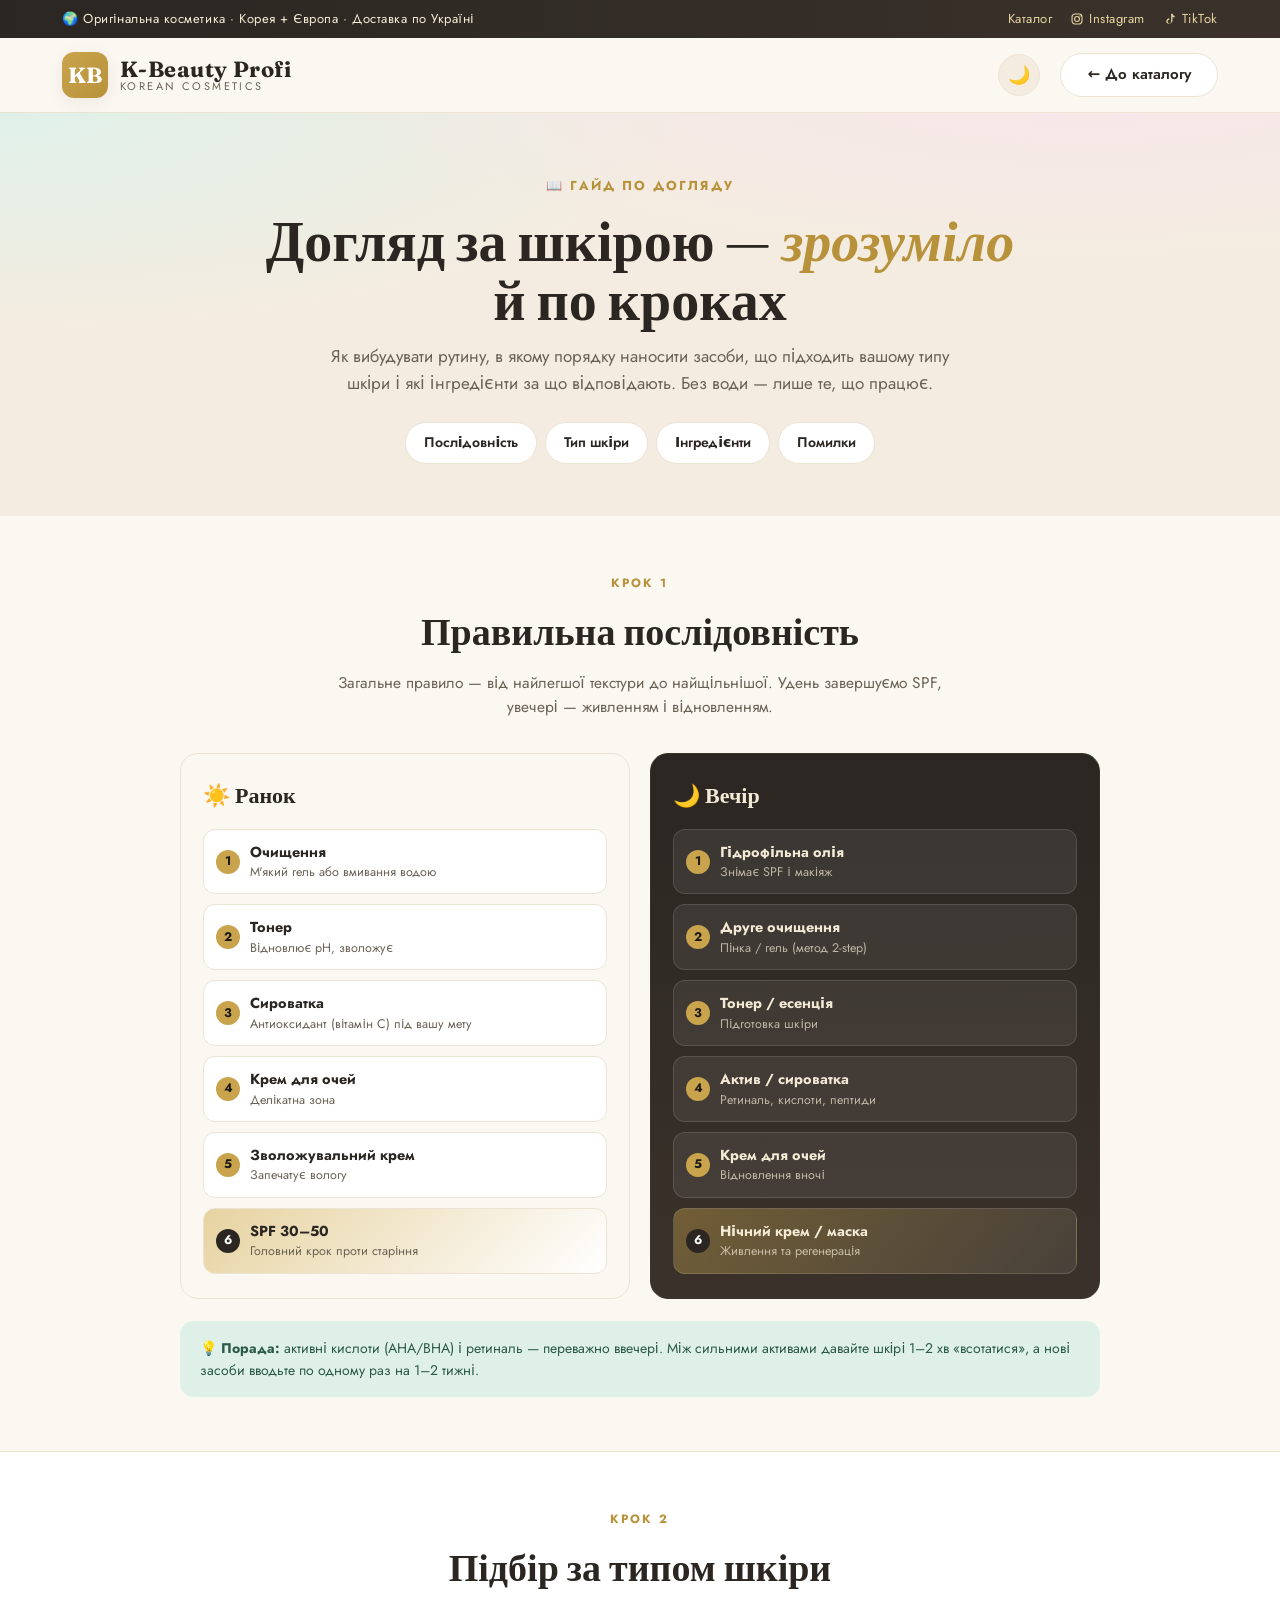
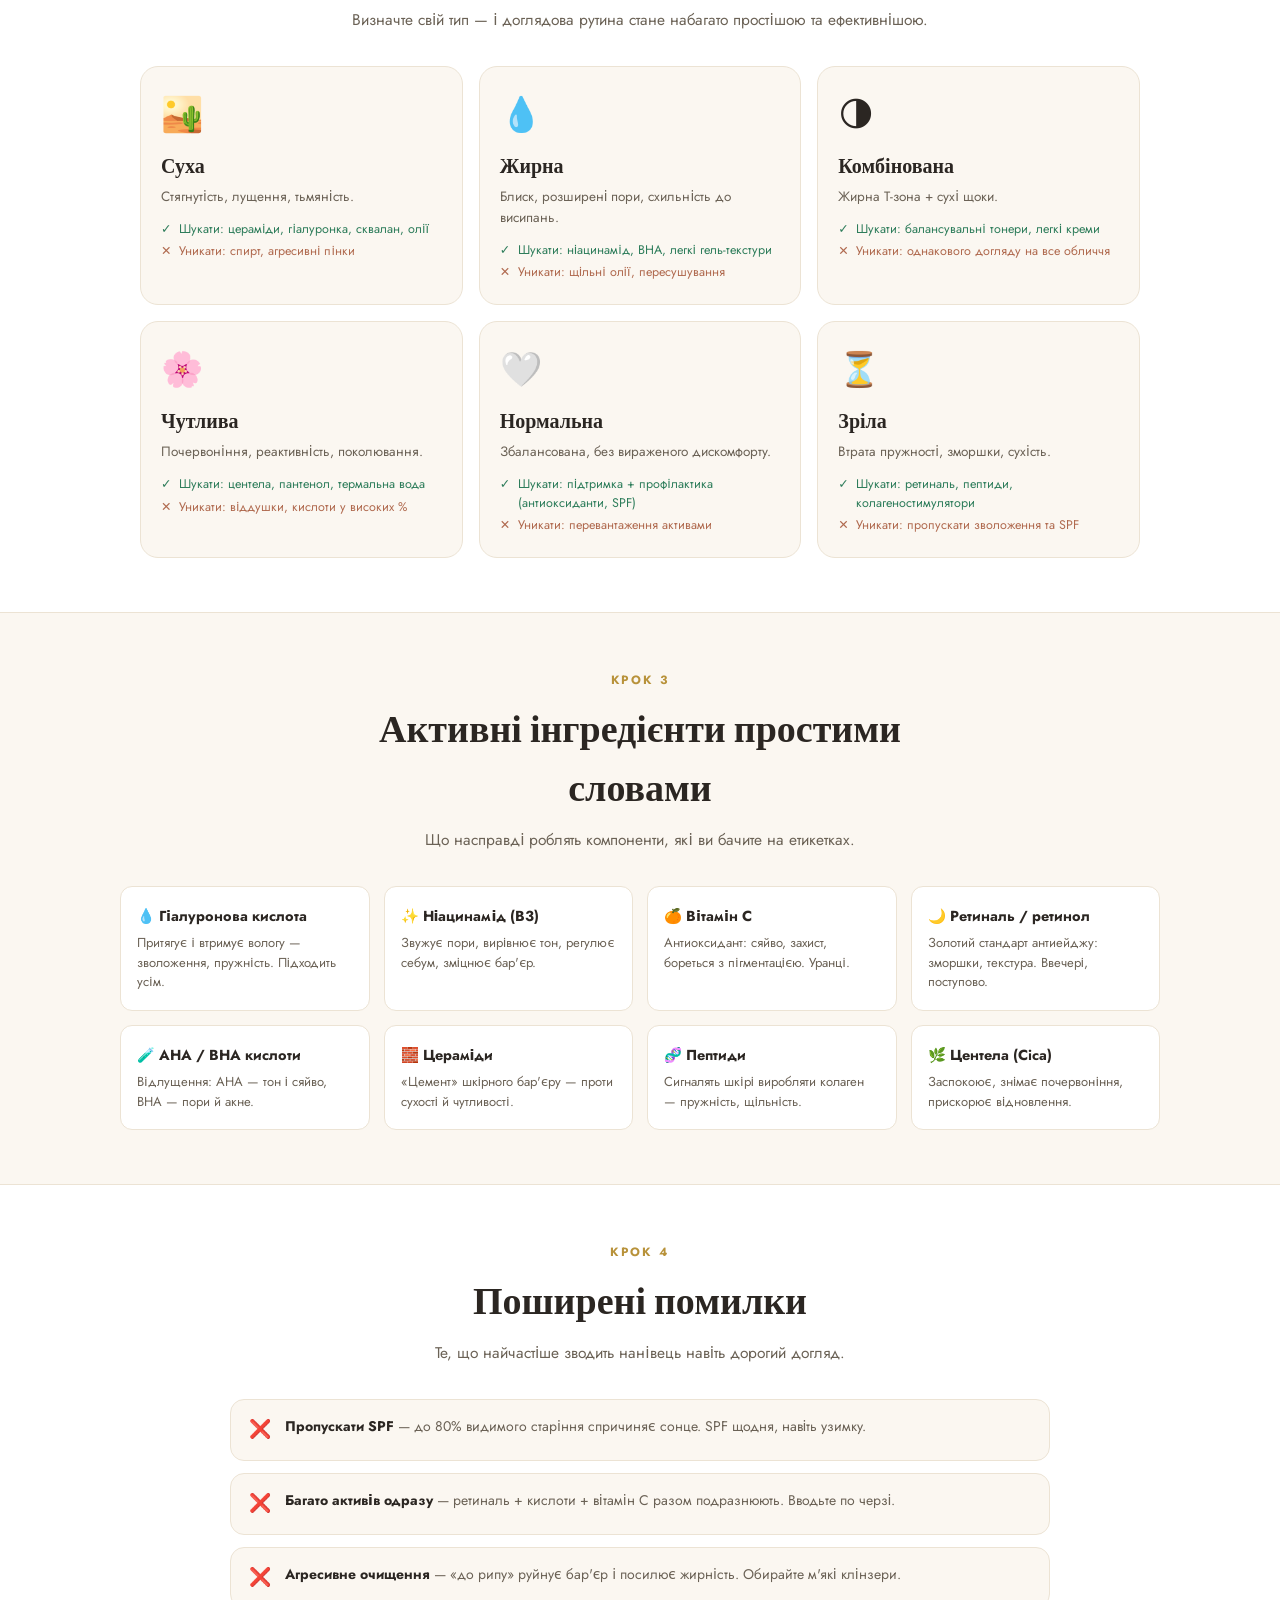
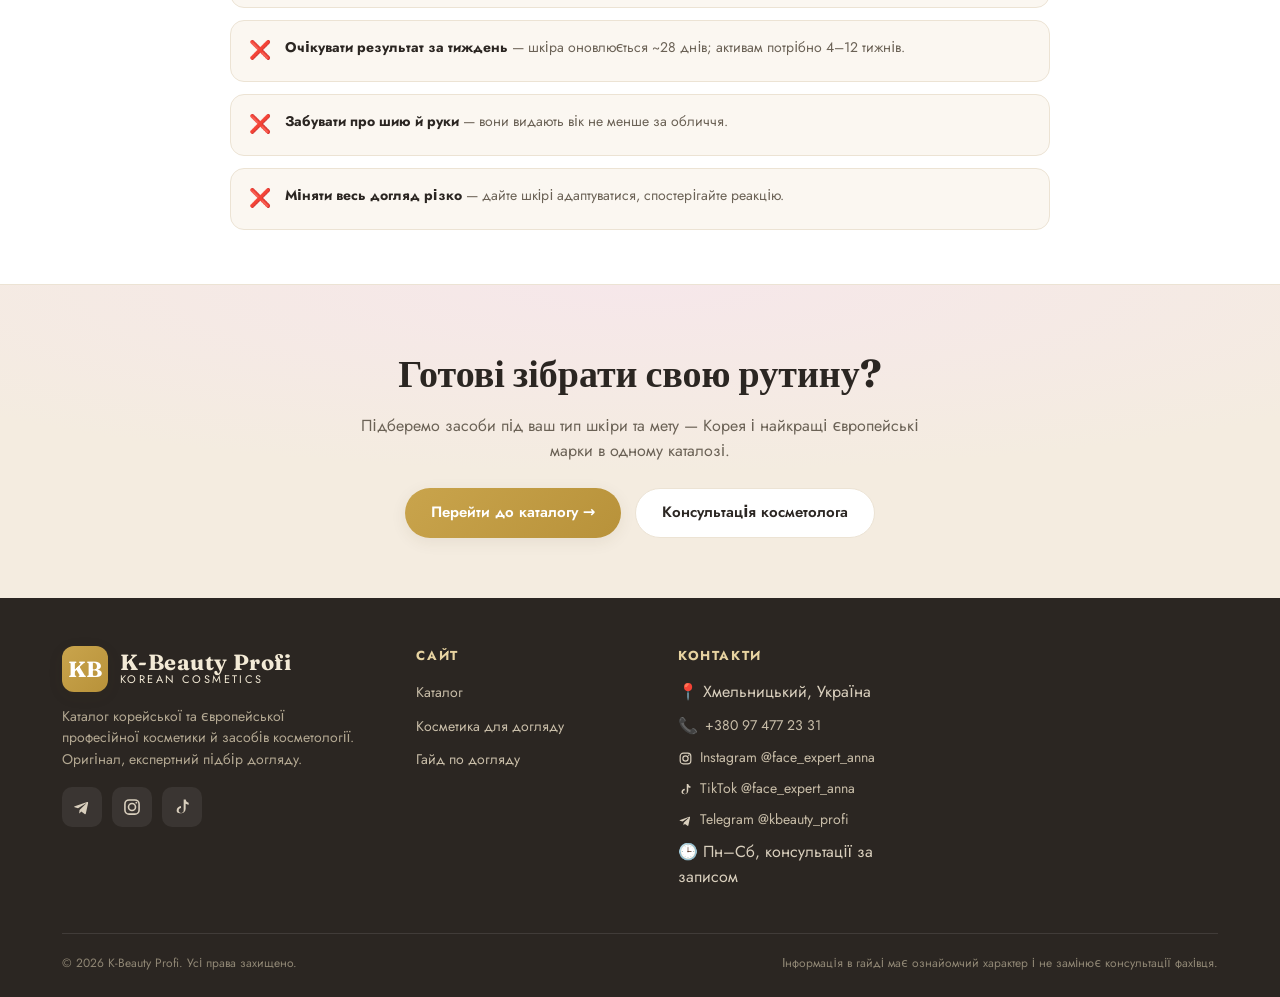
==== commit c96b614d: "Add brand logos to top bar social links" ====
--- a/guide.html
+++ b/guide.html
@@ -18,7 +18,7 @@
 <link rel="preconnect" href="https://fonts.googleapis.com">
 <link rel="preconnect" href="https://fonts.gstatic.com" crossorigin>
 <link href="https://fonts.googleapis.com/css2?family=Fraunces:ital,opsz,wght@0,9..144,500;0,9..144,600;0,9..144,700;1,9..144,500;1,9..144,600&family=Jost:wght@300;400;500;600;700&display=swap" rel="stylesheet">
-<link rel="stylesheet" href="styles.css?v=27">
+<link rel="stylesheet" href="styles.css?v=28">
 <link rel="icon" href="data:image/svg+xml,<svg xmlns='http://www.w3.org/2000/svg' viewBox='0 0 100 100'><rect width='100' height='100' rx='22' fill='%23c9a44c'/><text x='50' y='70' font-size='58' text-anchor='middle' fill='white' font-family='Georgia'>KB</text></svg>">
 </head>
 <body class="guide-page">
@@ -28,8 +28,8 @@
   <div class="tb-left">🌍 Оригінальна косметика · Корея + Європа · Доставка по Україні</div>
   <div class="tb-right">
     <a href="index.html">Каталог</a>
-    <a href="https://www.instagram.com/face_expert_anna" target="_blank">Instagram</a>
-    <a href="https://www.tiktok.com/@face_expert_anna" target="_blank">TikTok</a>
+    <a href="https://www.instagram.com/face_expert_anna" target="_blank"><svg class="bi line" viewBox="0 0 24 24"><rect x="3.5" y="3.5" width="17" height="17" rx="5"/><circle cx="12" cy="12" r="4.2"/><circle class="dot" cx="17.2" cy="6.8" r="1.1"/></svg> Instagram</a>
+    <a href="https://www.tiktok.com/@face_expert_anna" target="_blank"><svg class="bi fill" viewBox="0 0 24 24"><path d="M16.5 3c.3 2 1.6 3.6 3.5 3.9v2.3c-1.3.1-2.6-.3-3.6-1v5.9c0 3-2.4 5.4-5.4 5.4S5.6 19.1 5.6 16.1c0-2.9 2.3-5.3 5.2-5.4v2.4c-1.6.1-2.8 1.4-2.8 3 0 1.7 1.3 3 3 3s3-1.3 3-3V3h2.5z"/></svg> TikTok</a>
   </div>
 </div></div>
 
--- a/styles.css
+++ b/styles.css
@@ -39,6 +39,8 @@
 .topbar a{color:var(--gold-soft);transition:.2s}
 .topbar a:hover{color:#fff}
 .topbar .tb-right{display:flex;gap:18px;align-items:center}
+.topbar .tb-right a{display:inline-flex;align-items:center;gap:5px}
+.topbar .bi{width:14px;height:14px}
 
 header.site{
   position:sticky;top:0;z-index:50;background:rgba(251,247,241,.92);
